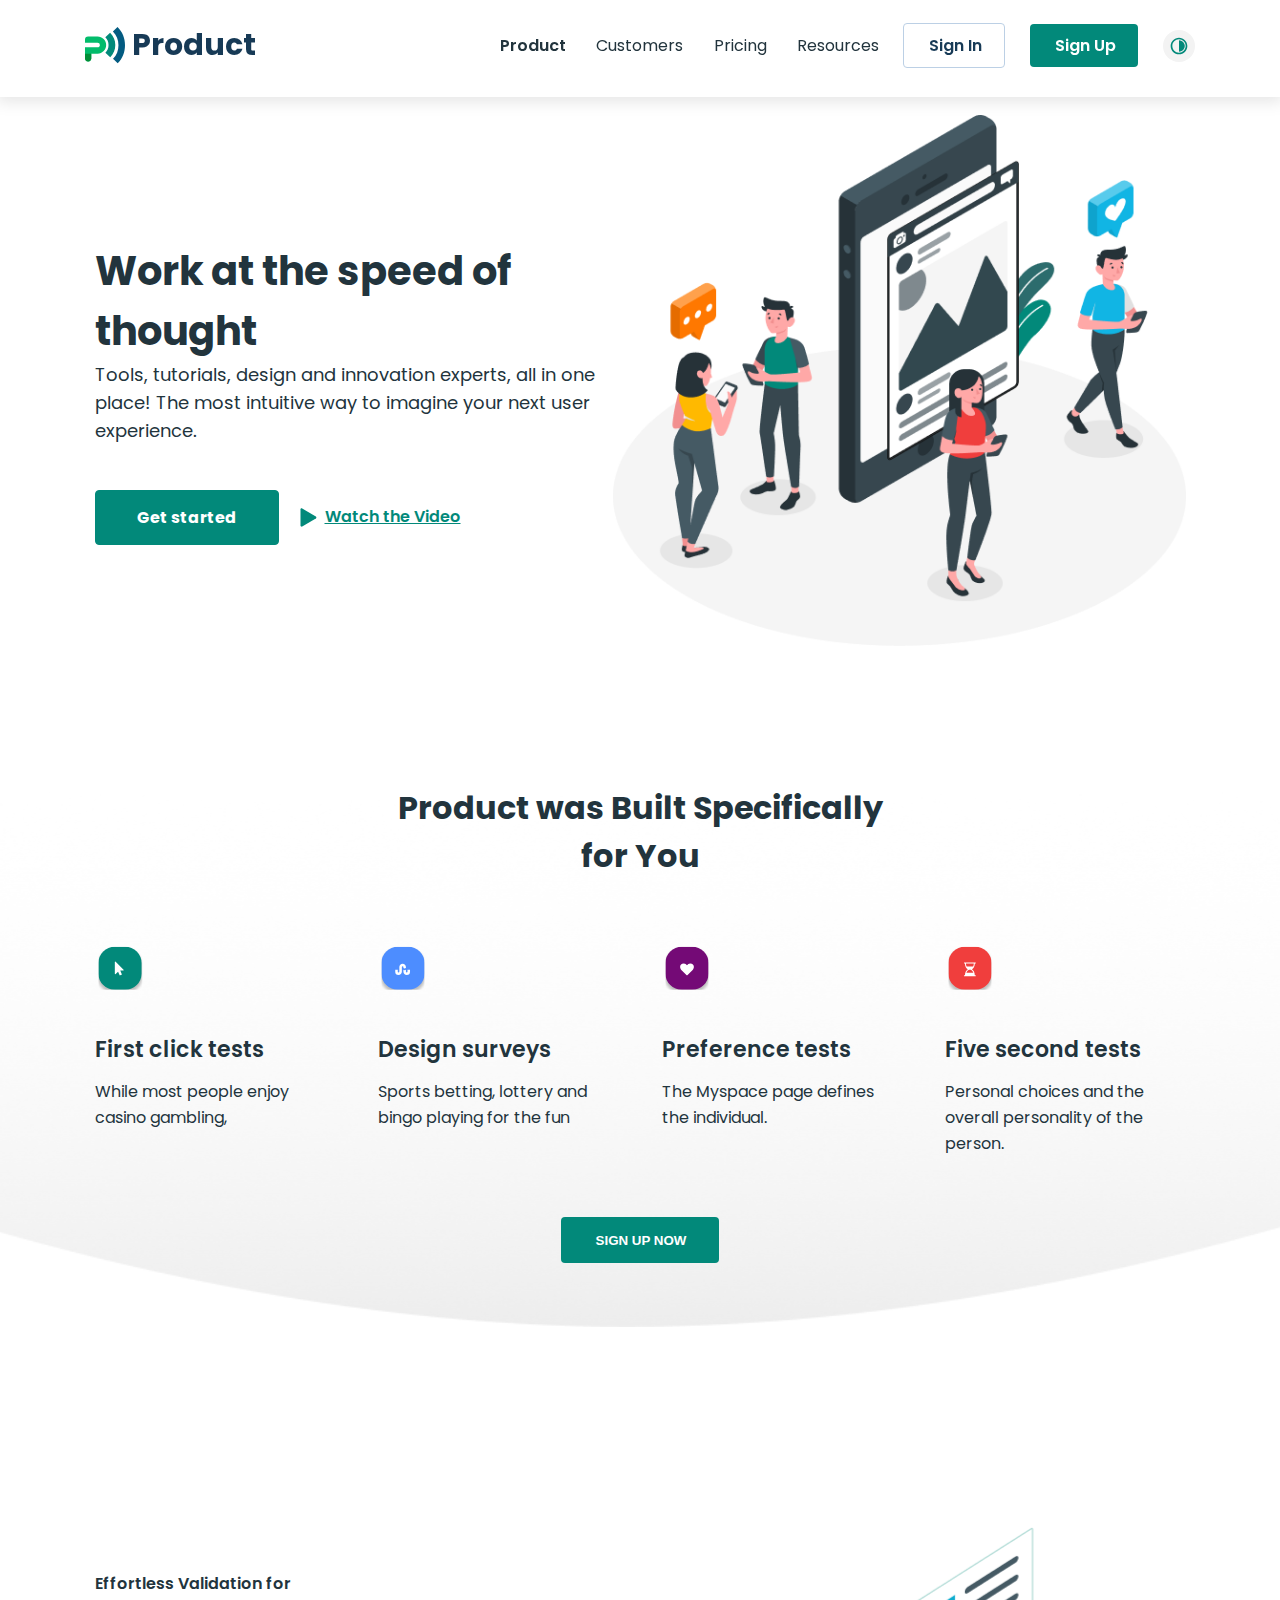
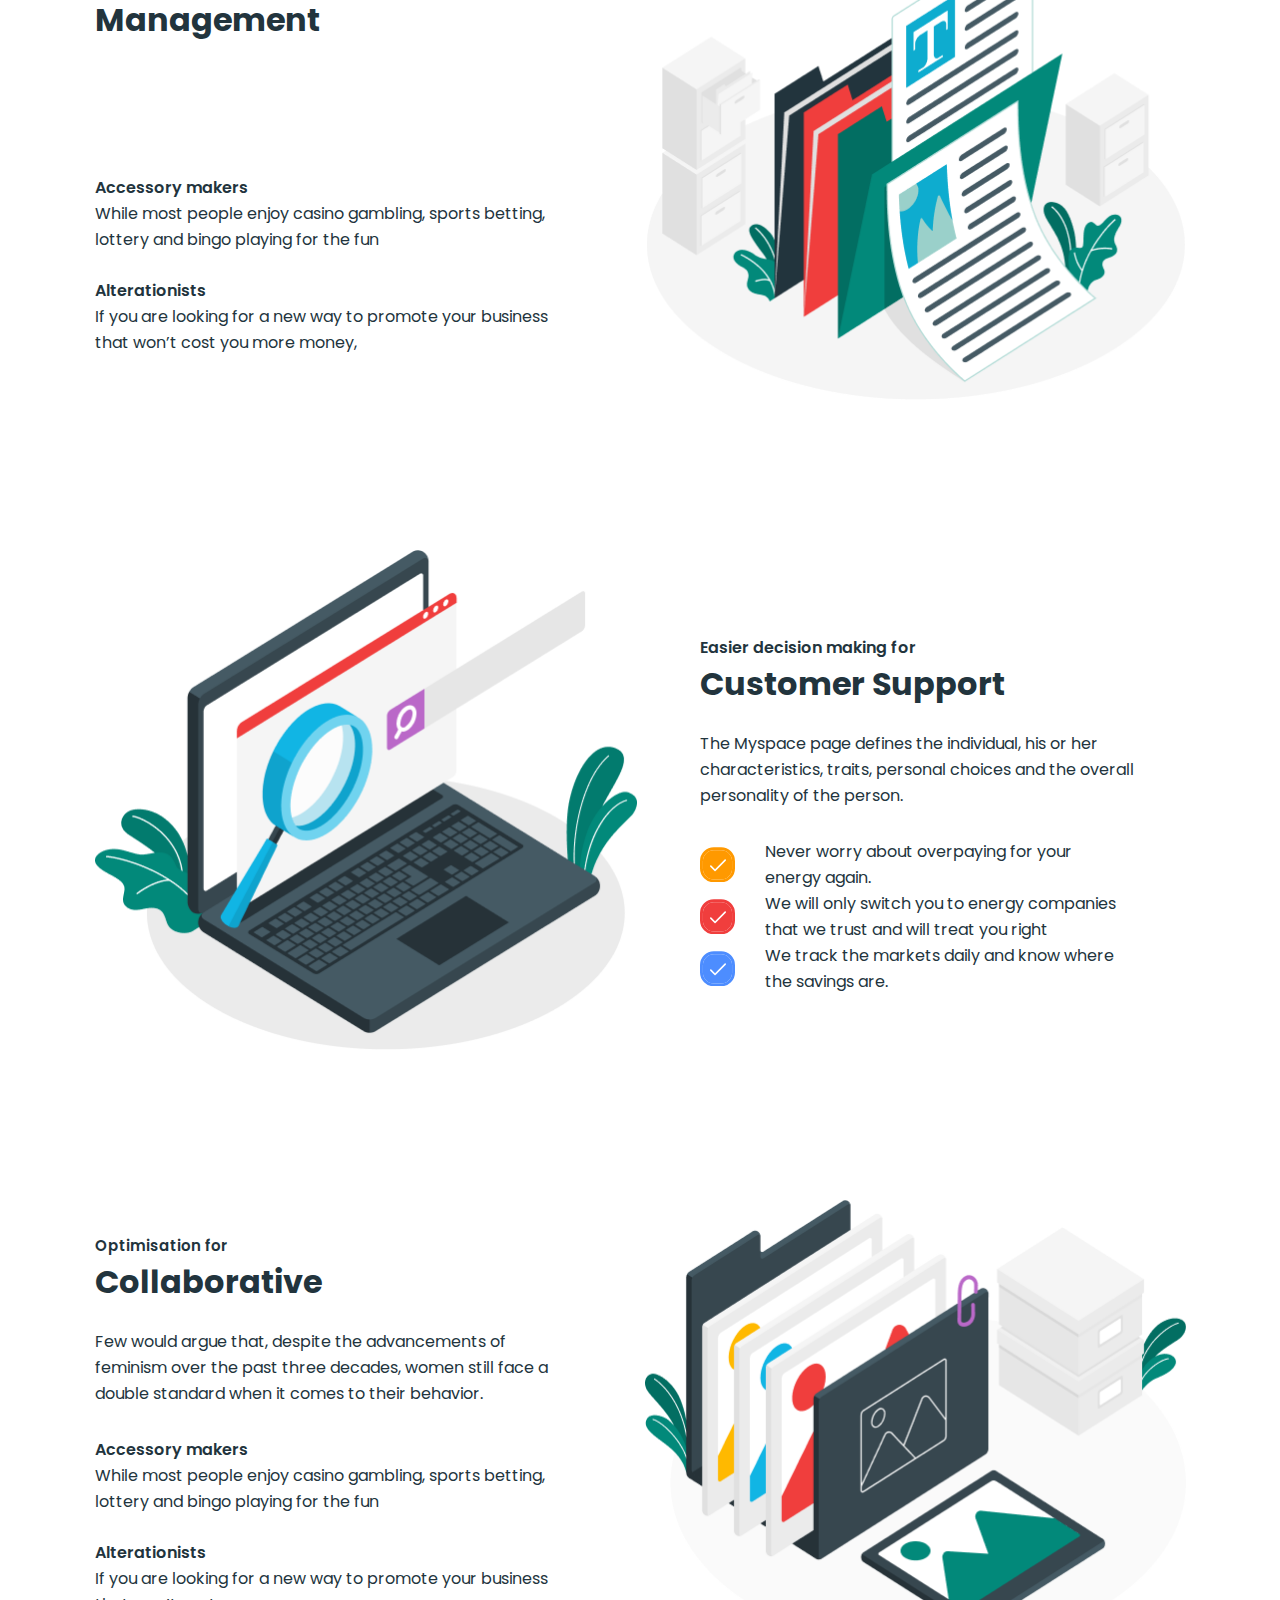
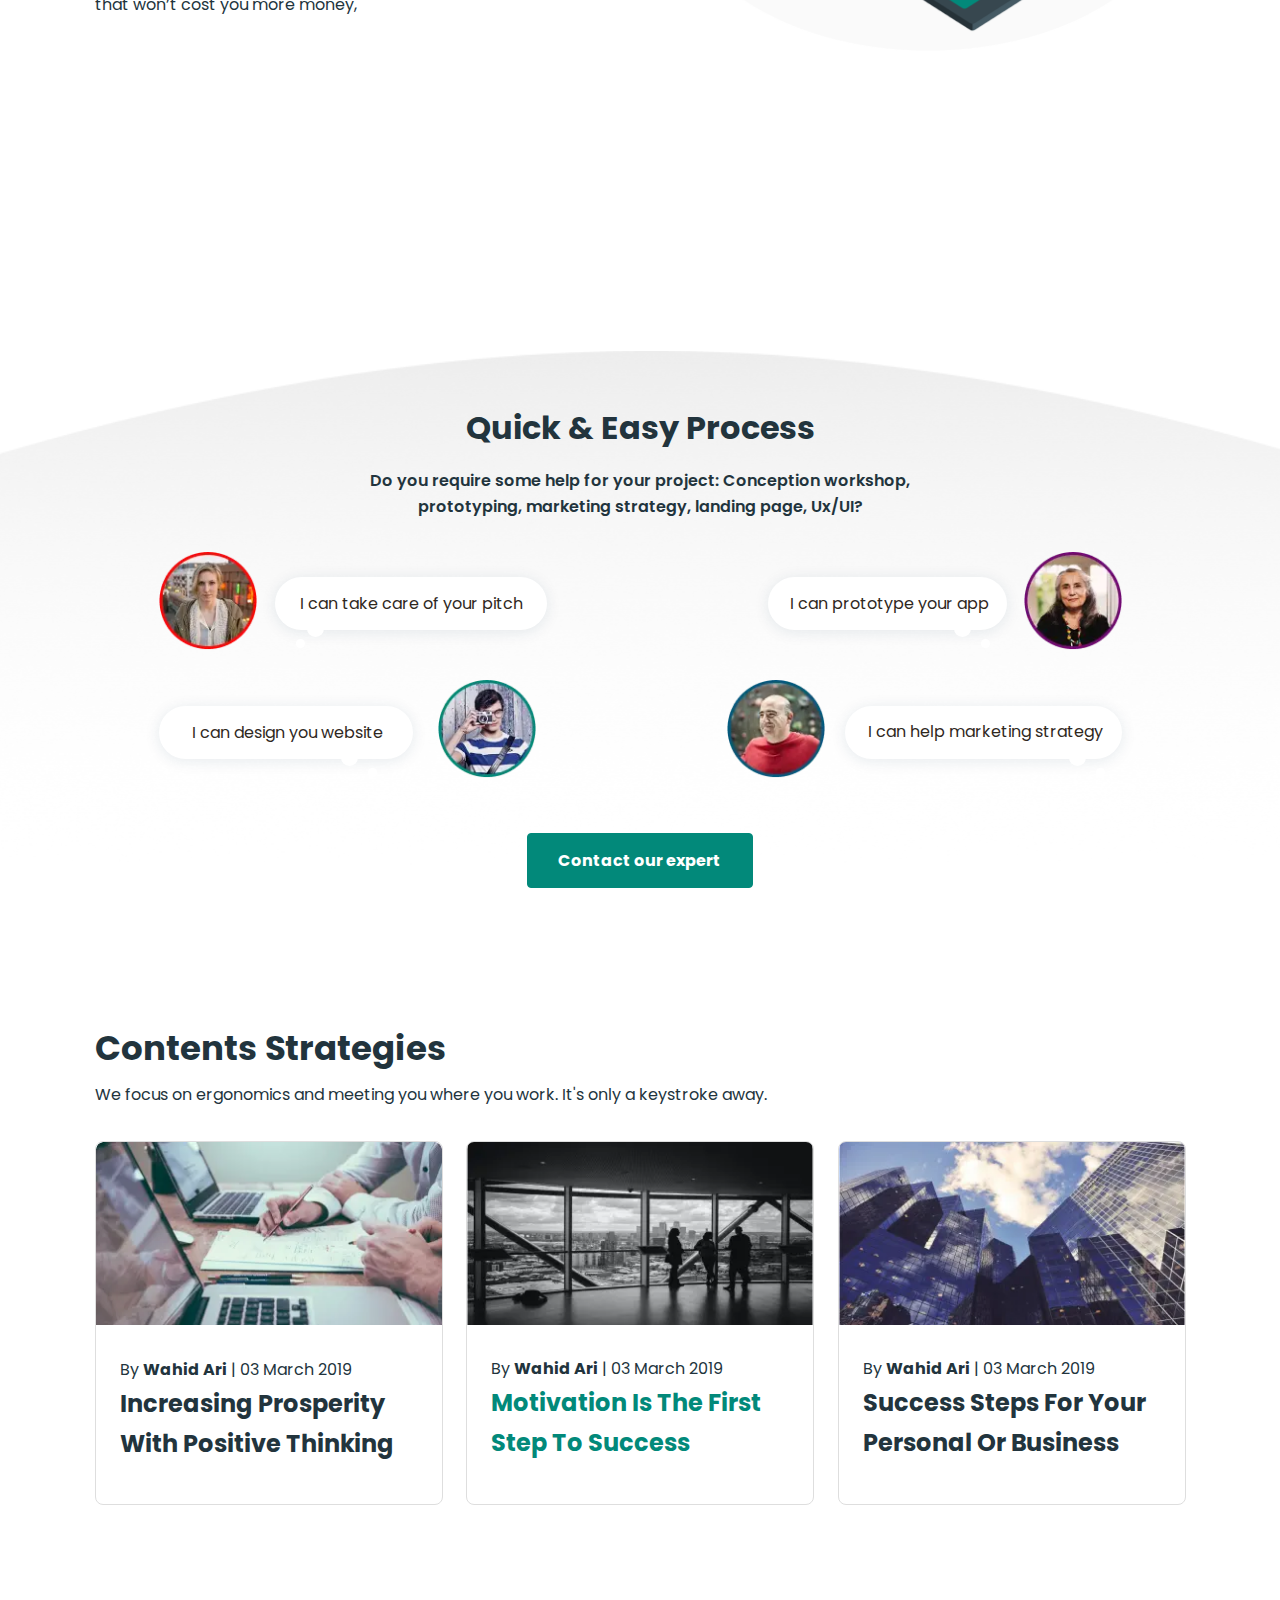
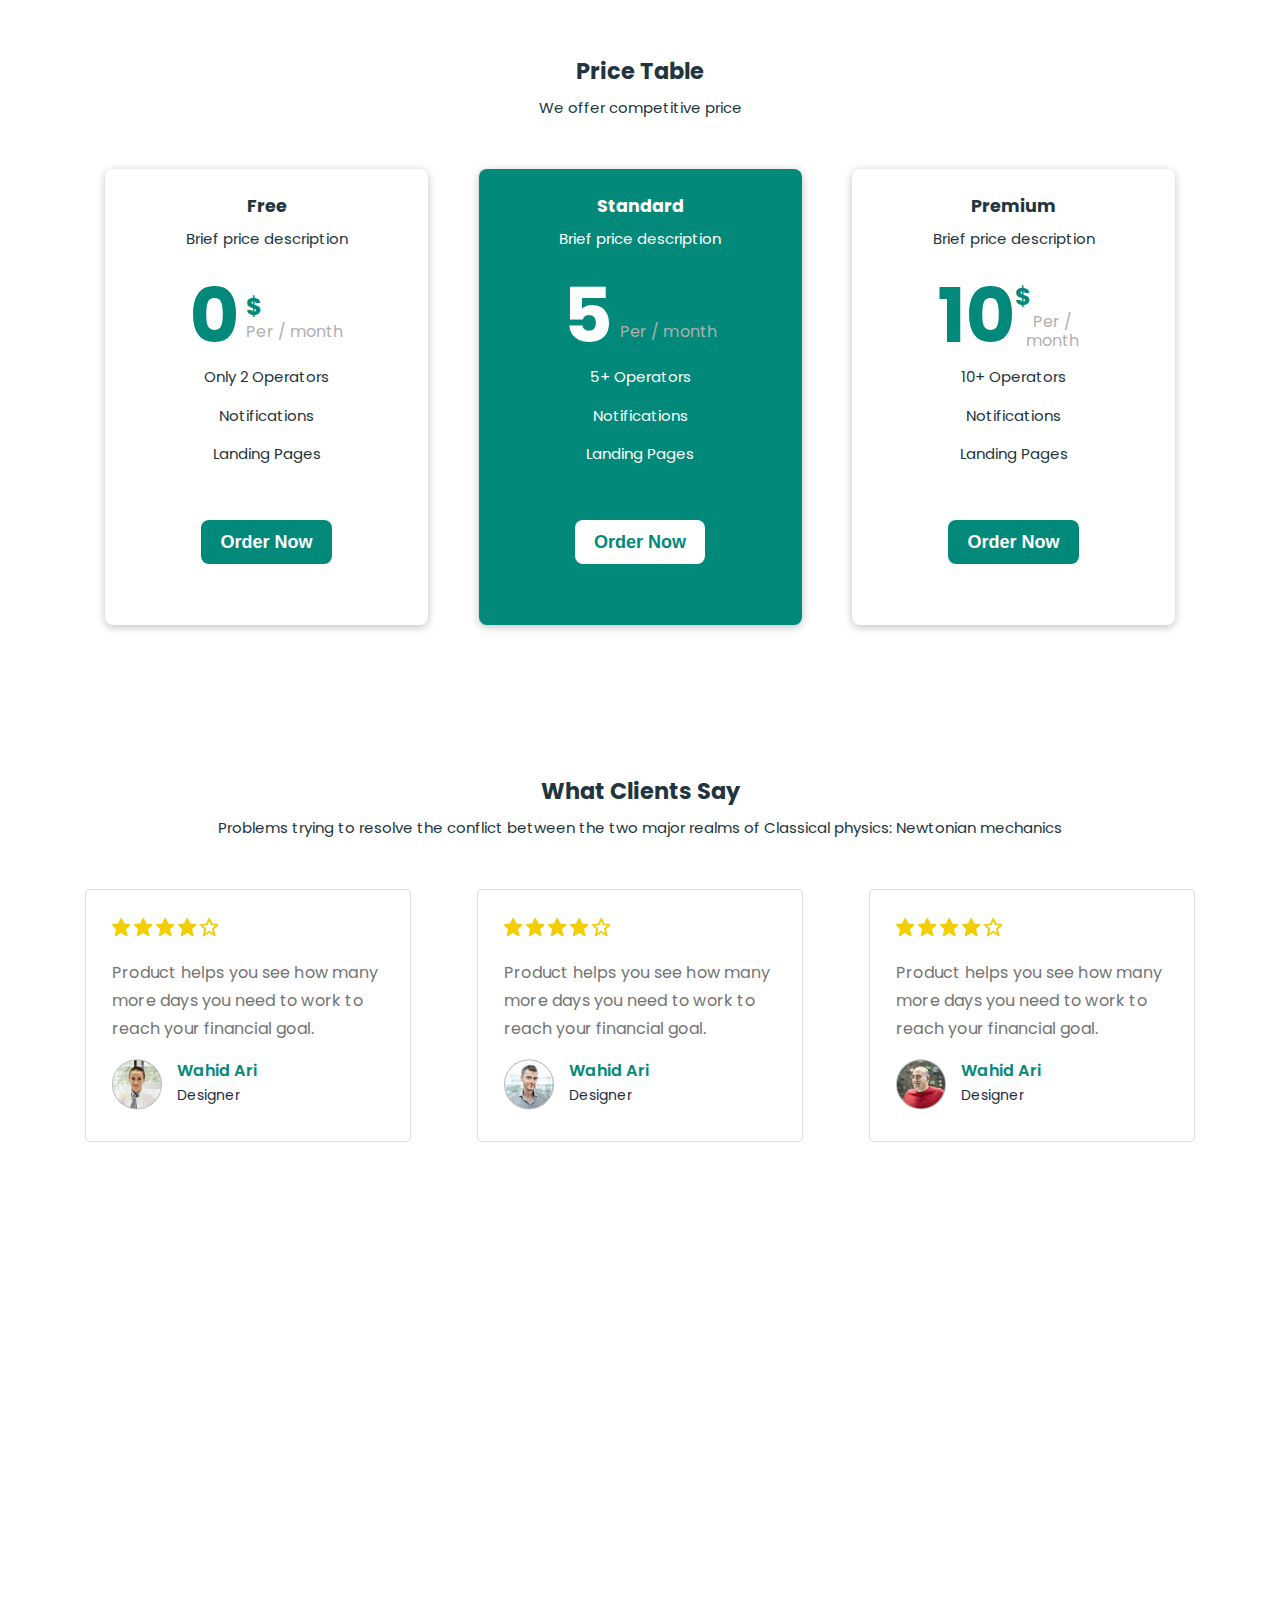
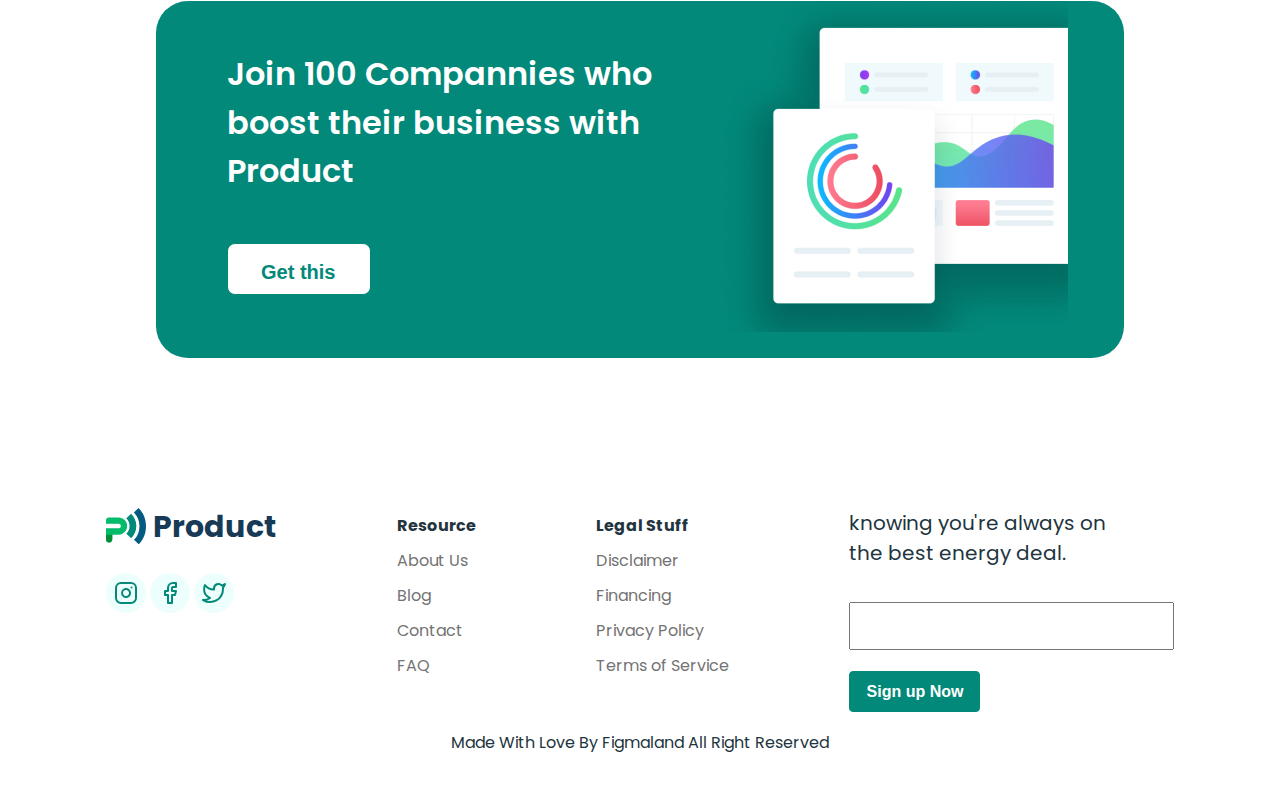
==== index.html @ 035620d5 "footer merge to main" ====
<!DOCTYPE html>
<html lang="en">

<head>
    <meta charset="UTF-8">
    <meta http-equiv="X-UA-Compatible" content="IE=edge">
    <meta name="viewport" content="width=device-width, initial-scale=1.0">
    <title>MyProduct</title>
    <link rel="stylesheet" href="css/main.css">
</head>

<body class="night-theme" id="night">


    <header class="header">
        <span class="header__shadow"></span>

        <div class="header__container container">

            <a href="/" class="header__logo logo white-color"><img src="img/logo.svg" alt="header logo"
                    class="header__logo-img logo__img"> <strong class="logo__text">Product</strong></a>

            <div class="header__box">
                <nav class="header__nav">
                    <ul class="header__list">
                        <li class="header__item"><a href="#"
                                class="header__item-link header__item-link--active white-color">Product</a></li>
                        <li class="header__item"><a href="#" class="header__item-link white-color">Customers</a></li>
                        <li class="header__item"><a href="pricing.html"
                                class="header__item-link white-color">Pricing</a></li>
                        <li class="header__item"><a href="#" class="header__item-link white-color">Resources</a></li>
                    </ul>
                </nav>
                <div class="header__buttons">
                    <button class="header__button header__button--sign white-color">Sign In</button>
                    <button class="header__button header__button--register">Sign Up</button>
                    <button class="header__button-daynight">
                        <img src="img/daynight.svg" alt="Day and night switcher button">
                    </button>
                </div>
            </div>

            <button class="header__burger">
                <span class="header__burger-inner"></span>
            </button>

            <span class="header__shadow"></span>

        </div>

    </header>

    <main>

        <h1 class="visually-hidden">MyProduct site</h1>

        <div class="intro">
            <div class="intro__container container">

                <div class="intro__content">
                    <h2 class="intro__title">Work at the speed
                        of thought</h2>
                    <p class="intro__description">Tools, tutorials, design and innovation experts, all in one place! The
                        most intuitive way to imagine your next user
                        experience.</p>

                    <div class="intro__buttons">
                        <button class="intro__button">Get started</button>
                        <a href="#" class="intro__link">
                            <img src="img/play.svg" alt="intro link" class="intro__link-img">
                            <p class="intro__link-text">Watch the Video</p>
                        </a>
                    </div>

                </div>


            </div>
        </div>

        <section class="built">

            <div class="built__container container">

                <h2 class="built__title">Product was Built Specifically
                    for You</h2>

                <ol class="built__list">

                    <li class="built__item built__item--first">
                        <h3 class="built__item-title">First click tests</h3>
                        <p class="built__item-description">While most people enjoy casino gambling,</p>
                    </li>

                    <li class="built__item built__item--design">
                        <h3 class="built__item-title">Design surveys</h3>
                        <p class="built__item-description">Sports betting, lottery and bingo playing for the fun</p>
                    </li>

                    <li class="built__item built__item--preference">
                        <h3 class="built__item-title">Preference tests</h3>
                        <p class="built__item-description">The Myspace page defines the individual.</p>
                    </li>

                    <li class="built__item built__item--five">
                        <h3 class="built__item-title">Five second tests</h3>
                        <p class="built__item-description">Personal choices and the overall personality of the person.
                        </p>
                    </li>

                </ol>

                <button class="button built__button">Sign up now</button>

            </div>

        </section>

        <section class="benefits">
            <div class="benefits__container container">

                <h2 class="visually-hidden">Our benefits</h2>

                <ul class="benefits__list">

                    <li class="benefits__item benefits__item-management">

                        <div class="benefits__item-content">
                            <small class="benefits__item-validation">Effortless Validation for</small>
                            <h3 class="benefits__item-managment-title">Management</h3>

                            <p class="benefits__item-managment-description">The Myspace page defines the individual,
                                his
                                or her characteristics, traits, personal choices and the overall
                                personality of the person.</p>

                            <strong class="benefits__item-marker">Accessory makers</strong>
                            <p class="benefits__item-marker-desc">While most people enjoy casino gambling, sports
                                betting,
                                lottery and bingo playing for the fun</p>
                            <strong class="benefits__item-altereonist">
                                Alterationists</strong>
                            <p class="benefits__item-altereonist-desc">If you are looking for a new way to promote
                                your
                                business that won’t cost you more money,</p>
                        </div>

                    </li>
                    <li class="benefits__item benefits__item-support">

                        <div class="benefits__item-content">
                            <small class="benefits__item-easier">Easier decision making for</small>
                            <h3 class="benefits__item-support-title">Customer Support</h3>
                            <p class="benefits__item-support-desc">The Myspace page defines the individual, his or
                                her
                                characteristics, traits, personal choices and the overall
                                personality of the person.</p>
                            <ul class="benefits__support-list">
                                <li class="benefits__support-item benefits__support-item--orange">
                                    <p class="benefits__support-desc">Never worry about overpaying for your energy
                                        again.</p>
                                </li>
                                <li class="benefits__support-item benefits__support-item--red">
                                    <p class="benefits__support-desc">We will only switch you to energy companies
                                        that
                                        we trust and will treat you right</p>
                                </li>
                                <li class="benefits__support-item benefits__support-item--blue">
                                    <p class="benefits__support-desc">We track the markets daily and know where the
                                        savings are.</p>
                                </li>
                            </ul>
                        </div>

                    </li>

                    <li class="benefits__item benefits__item-collaborative">

                        <div class="benefits__item-content">
                            <small class="benefits__item-optimisation"> Optimisation for </small>
                            <h3 class="benefits__item-collaborative-title">Collaborative</h3>
                            <p class="benefits__item-collaborative-desc"> Few would argue that, despite the
                                advancements
                                of feminism over the past three decades, women still face a double
                                standard when it comes to their behavior.</p>
                            <strong class="benefits__item-marker">Accessory makers</strong>

                            <p class="benefits__item-marker-desc">While most people enjoy casino gambling, sports
                                betting,
                                lottery and bingo playing for the fun</p>

                            <strong class="benefits__item-altereonist">
                                Alterationists</strong>
                            <p class="benefits__item-altereonist-desc">If you are looking for a new way to promote
                                your
                                business that won’t cost you more money,</p>
                        </div>

                    </li>

                </ul>

            </div>
        </section>

        <section class="process">
            <div class="process__container container">
                <h2 class="process__title">Quick & Easy Process</h2>
                <p class="process__description">Do you require some help for your project: Conception
                    workshop,
                    prototyping, marketing strategy, landing page, Ux/UI?</p>

                <ul class="process__list">
                    <li class="process__item process__item--woman">

                        <picture class="process__img">
                            <source media="(max-width: 768px)" type="image/webp"
                                srcset="img/process-woman-mobile.webp 1x, img/process-woman-mobile@2x.webp 2x">

                            <source type="image/webp" srcset="img/process-woman.webp 1x, img/process-woman@2x.webp 2x">

                            <source type="image/img" media="(max-width: 768px)"
                                srcset="img/process-woman-mobile@2x.png 2x, img/process-woman-mobile.png 1x">

                            <img class="benefits__img" src="img/process-woman.png" alt="process image"
                                srcset="img/process-woman@2x.png 2x, img/process-woman.png" width="98" height="98">
                        </picture>

                        <blockquote class="process__quote">I can take care of your pitch</blockquote>

                    </li>
                    <li class="process__item process__item--old-woman">

                        <picture class="process__img">
                            <source media="(max-width: 768px)" type="image/webp"
                                srcset="img/process-old-woman-mobile.webp 1x, img/process-old-woman-mobile@2x.webp 2x">

                            <source type="image/webp"
                                srcset="img/process-old-woman.webp 1x, img/process-old-woman@2x.webp 2x">

                            <source type="image/img" media="(max-width: 768px)"
                                srcset="img/process-old-woman-mobile@2x.png 2x, img/process-old-woman-mobile.png 1x">

                            <img class="process__img" src="img/process-old-woman.png" alt="process image"
                                srcset="img/process-old-woman@2x.png 2x, img/process-old-woman.png" width="98"
                                height="98">
                        </picture>

                        <blockquote class="process__quote">I can prototype your app</blockquote>

                    </li>
                    <li class="process__item process__item--guy">

                        <picture class="process__img">
                            <source media="(max-width: 768px)" type="image/webp"
                                srcset="img/process-guy-mobile.webp 1x, img/process-guy-mobile@2x.webp 2x">

                            <source type="image/webp" srcset="img/process-guy.webp 1x, img/process-guy@2x.webp 2x">

                            <source type="image/img" media="(max-width: 768px)"
                                srcset="img/process-guy-mobile@2x.png 2x, img/process-guy-mobile.png 1x">

                            <img class="process__img" src="img/process-guy.png" alt="process image"
                                srcset="img/process-guy@2x.png 2x, img/process-guy.png" width="98" height="98">
                        </picture>

                        <blockquote class="process__quote">I can design you website</blockquote>

                    </li>
                    <li class="process__item process__item--old-man">

                        <picture class="process__img">
                            <source media="(max-width: 768px)" type="image/webp"
                                srcset="img/process-old-man-mobile.webp 1x, img/process-old-man-mobile@2x.webp 2x">

                            <source type="image/webp"
                                srcset="img/process-old-man.webp 1x, img/process-old-man@2x.webp 2x">

                            <source type="image/img" media="(max-width: 768px)"
                                srcset="img/process-old-man-mobile@2x.png 2x, img/process-old-man-mobile.png 1x">

                            <img class="process__img" src="img/process-old-man.png" alt="process image"
                                srcset="img/process-old-man@2x.png 2x, img/process-old-man.png" width="98" height="98">
                        </picture>

                        <blockquote class="process__quote">I can help marketing strategy</blockquote>

                    </li>
                </ul>

                <button class="button process__button">Contact our expert</button>
            </div>
        </section>
        <section class="strategy">
            <div class="strategy__conainer container">
                <h2 class="strategy__title">Contents Strategies</h2>
                <p class="strategy__description">We focus on ergonomics and meeting you where you work. It's
                    only a keystroke away.</p>
                <ol class="strategy__list">
                    <li class="strategy__item">

                        <picture class="strategy__img">

                            <source type="image/webp"
                                srcset="img/strategy-increasing.webp 1x, img/strategy-increasing@2x.webp 2x">

                            <img class="strategy__img" src="img/strategy-increasing.jpg" alt="strategy image"
                                srcset="img/strategy-increasing@2x.jpg 2x, img/strategy-increasing.jpg" width="445"
                                height="445">
                        </picture>

                        <div class="strategy__content">
                            <h3 class="strategy__item-title">By <span>Wahid Ari</span> | 03 March 2019</h3>

                            <p class="strategy__item-description">Increasing Prosperity With Positive Thinking
                            </p>
                        </div>

                    </li>
                    <li class="strategy__item strategy__item--active">

                        <picture class="strategy__img">

                            <source type="image/webp"
                                srcset="img/strategy-motivation.webp 1x, img/strategy-motivation@2x.webp 2x">

                            <img class="strategy__img" src="img/strategy-motivation.jpg" alt="strategy image"
                                srcset="img/strategy-motivation@2x.jpg 2x, img/strategy-motivation.jpg" width="445"
                                height="445">
                        </picture>

                        <div class="strategy__content">
                            <h3 class="strategy__item-title">By <span>Wahid Ari</span> | 03 March 2019</h3>

                            <p class="strategy__item-description">Motivation Is The First Step To Success</p>
                        </div>

                    </li>
                    <li class="strategy__item">

                        <picture class="strategy__img">

                            <source type="image/webp"
                                srcset="img/strategy-success.webp 1x, img/strategy-success@2x.webp 2x">

                            <img class="strategy__img" src="img/strategy-success.jpg" alt="strategy image"
                                srcset="img/strategy-success@2x.jpg 2x, img/strategy-success.jpg" width="445"
                                height="445">
                        </picture>

                        <div class="strategy__content">
                            <h3 class="strategy__item-title">By <span>Wahid Ari</span> | 03 March 2019</h3>

                            <p class="strategy__item-description">Success Steps For Your Personal Or Business
                            </p>
                        </div>

                    </li>
                </ol>

                <div class="strategy__carousel">
                    <span class="strategy__switcher"></span>
                    <span class="strategy__switcher stragety__switcher--active"></span>
                    <span class="strategy__switcher"></span>
                </div>
            </div>
        </section>

        <!-- Dilmurod's sections start -->

        <!-- pricing section -->
        <section class="pricing">
            <div class="pricing__container container">
                <h2 class="pricing__title">Price Table</h2>
                <p class="pricing__subtitle">We offer competitive price</p>

                <ul class="pricing__list">
                    <li class="pricing__item">
                        <h3 class="pricing__free-title">Free</h3>
                        <p class="pricing__free-description">Brief price description</p>
                        <div class="pricing__table">
                            <strong class="pricing__cost">0</strong>
                            <span class="pricing__month">
                                <strong>$</strong>
                                <small>Per / month</small>
                            </span>
                        </div>
                        <p class="pricing__free-descriptions">Only 2 Operators</p>
                        <p class="pricing__free-descriptions">Notifications</p>
                        <p class="pricing__free-descriptions">Landing Pages</p>
                        <button class="pricing__button">Order Now</button>
                    </li>

                    <li class="pricing__item--active">
                        <h3 class="pricing__free-title">Standard</h3>
                        <p class="pricing__free-description">Brief price description</p>
                        <div class="pricing__table">
                            <strong class="pricing__cost--active">5</strong>
                            <span class="pricing__month">
                                <strong>$</strong>
                                <small>Per / month</small>
                            </span>
                        </div>
                        <p class="pricing__free-descriptions">5+ Operators</p>
                        <p class="pricing__free-descriptions">Notifications</p>
                        <p class="pricing__free-descriptions">Landing Pages</p>
                        <button class="pricing__button--active">Order Now</button>
                    </li>

                    <li class="pricing__item">
                        <h3 class="pricing__free-title">Premium</h3>
                        <p class="pricing__free-description">Brief price description</p>
                        <div class="pricing__table">
                            <strong class="pricing__cost">10</strong>
                            <span class="pricing__month">
                                <strong>$</strong>
                                <small>Per / month</small>
                            </span>
                        </div>
                        <p class="pricing__free-descriptions">10+ Operators</p>
                        <p class="pricing__free-descriptions">Notifications</p>
                        <p class="pricing__free-descriptions">Landing Pages</p>
                        <button class="pricing__button">Order Now</button>
                    </li>

                </ul>
            </div>
        </section>
        <!-- testimonials section -->

        <section class="testimonials">
            <div class="testimonials__container container">
                <h2 class="testimonials__title">What Clients Say</h2>
                <p class="testimonials__subtitle">Problems trying to resolve the conflict between
                    the two major realms of Classical physics: Newtonian mechanics </p>
                <ul class="testimonials__list">
                    <li class="testimonials__item">
                        <p class="testimonials__description">Product helps you see how many
                            more days you need to work to
                            reach your financial goal.</p>
                        <div class="testimonials__human">
                            <picture class="testimonials__person">
                                <source type="image/girl.webp" srcset="img/girl.webp 1x, img/girl.@2x.webp 2x">
                                <img class="testimonials__person" src="img/girl.png" alt="benefits use"
                                    srcset="img/girl.@2x.png 2x, img/girl.png" width="50" height="50">
                            </picture>

                            <div class="testimonials__human-info">
                                <h4 class="person-name">Wahid Ari</h4>
                                <h5 class="person-job">Designer</h5>
                            </div>
                        </div>
                    </li>
                    <li class="testimonials__item">
                        <p class="testimonials__description">Product helps you see how many
                            more days you need to work to
                            reach your financial goal.</p>
                        <div class="testimonials__human">
                            <picture class="testimonials__person">
                                <source type="image/boy.webp" srcset="img/boy.webp 1x, img/boy.@2x.webp 2x">
                                <img class="testimonials__person" src="img/boy.png" alt="benefits use"
                                    srcset="img/boy.@2x.png 2x, img/boy.png" width="50" height="50">
                            </picture>
                            <div class="testimonials__human-info">
                                <h4 class="person-name">Wahid Ari</h4>
                                <h5 class="person-job">Designer</h5>
                            </div>
                        </div>

                    </li>
                    <li class="testimonials__item">
                        <p class="testimonials__description">Product helps you see how many
                            more days you need to work to
                            reach your financial goal.</p>

                        <div class="testimonials__human">
                            <picture class="testimonials__person">
                                <source type="image/men.webp" srcset="img/men.webp 1x, img/men.@2x.webp 2x">
                                <img class="testimonials__person" src="img/men.png" alt="benefits use"
                                    srcset="img/men.@2x.png 2x, img/men.png" width="50" height="50">
                            </picture>
                            <div class="testimonials__human-info">
                                <h4 class="person-name">Wahid Ari</h4>
                                <h5 class="person-job">Designer</h5>
                            </div>
                        </div>

                    </li>
                </ul>
            </div>
        </section>
                <section class="cta">
                    <div class="cta__container container">
                        <h2 class="visually-hidden">My product cta</h2>
                        <div class="cta__content">
                            <p class="cta__desc">Join 100 Compannies who boost their business with Product</p>
                            <button class="cta__button button">Get this</button>

                        </div>

                    </div>
                </section>

    </main>

    <footer class="footer">
        <div class="footer__container container">
            <ul class="footer__list">
                <li class="footer__item">
                    <a class="logo footer__logo" href="/"><img class="logo__img"  src="img/logo.svg" alt="logo"><strong class="logo__text">Product</strong></a>
        <div class="footer__socials">
            <a href="#" class="footer__social">
                <svg class="footer__social-img" width="40" height="41" fill="none" xmlns="http://www.w3.org/2000/svg"><circle cx="20" cy="20.016" r="20" fill="#EDFFFC"/><path d="M25 10.016H15a5 5 0 0 0-5 5v10a5 5 0 0 0 5 5h10a5 5 0 0 0 5-5v-10a5 5 0 0 0-5-5Z" stroke="#02897A" stroke-width="2" stroke-linecap="round" stroke-linejoin="round"/><path d="M24 19.386a4 4 0 1 1-7.913 1.173A4 4 0 0 1 24 19.386ZM25.5 14.516h.01" stroke="#02897A" stroke-width="2" stroke-linecap="round" stroke-linejoin="round"/></svg>
            </a>
            <a href="#" class="footer__social">
                <svg class="footer__social-img" width="40" height="40" fill="none" xmlns="http://www.w3.org/2000/svg"><circle cx="20" cy="20" r="20" fill="#EDFFFC"/><path d="M26 10h-3a5 5 0 0 0-5 5v3h-3v4h3v8h4v-8h3l1-4h-4v-3a1 1 0 0 1 1-1h3v-4Z" stroke="#02897A" stroke-width="2" stroke-linecap="round" stroke-linejoin="round"/></svg>
            </a>
            <a href="#" class="footer__social">
                <svg class="footer__social-img" width="40" height="40" fill="none" xmlns="http://www.w3.org/2000/svg"><circle cx="20" cy="20" r="20" fill="#EDFFFC"/><path d="M31 11.01a10.902 10.902 0 0 1-3.14 1.53 4.48 4.48 0 0 0-7.86 3v1a10.66 10.66 0 0 1-9-4.53s-4 9 5 13a11.64 11.64 0 0 1-7 2c9 5 20 0 20-11.5 0-.278-.028-.556-.08-.83A7.72 7.72 0 0 0 31 11.01v0Z" stroke="#02897A" stroke-width="2" stroke-linecap="round" stroke-linejoin="round"/></svg>
            </a>
        </div>
                </li>
                <li class="footer__item footer__item-resource">
                    <a href="" class="footer__link"><strong class="footer__head">Resource</strong></a>
                    <a href="" class="footer__link">About Us</a>
                    <a href="" class="footer__link">Blog</a>
                    <a href="" class="footer__link">Contact</a>
                    <a href="" class="footer__link">FAQ</a>
                </li>
                <li class="footer__item footer__item-legal">
                    <a href="" class="footer__link"><strong class="footer__head">Legal Stuff</strong></a>
                    <a href="" class="footer__link">Disclaimer</a>
                    <a href="" class="footer__link">Financing</a>
                    <a href="" class="footer__link">Privacy Policy</a>
                    <a href="" class="footer__link">Terms of Service</a>
                </li>
                <li class="footer__item">
                    <p class="footer__description">knowing you're always on the best energy deal.</p>
                    <input class="footer__input" type="text">
                    <button class="footer__btn">Sign up Now</button>
                </li>
            </ul>
            <p class="footer__end">Made With Love By Figmaland All Right Reserved</p>
        </div>
    </footer>
    
    <script src="js/main.js"></script>

</body>

</html>
---- css/main.css ----
/* poppins-regular - latin */
@font-face {
  font-family: 'Poppins';
  font-style: normal;
  font-weight: 400;
  font-display: swap;
  src: local(""), url("../fonts/poppins-v19-latin-regular.woff2") format("woff2"), url("../fonts/poppins-v19-latin-regular.woff") format("woff");
  /* Chrome 6+, Firefox 3.6+, IE 9+, Safari 5.1+ */
}

/* poppins-600 - latin */
@font-face {
  font-family: 'Poppins';
  font-style: normal;
  font-weight: 600;
  font-display: swap;
  src: local(""), url("../fonts/poppins-v19-latin-600.woff2") format("woff2"), url("../fonts/poppins-v19-latin-600.woff") format("woff");
  /* Chrome 6+, Firefox 3.6+, IE 9+, Safari 5.1+ */
}

/* poppins-700 - latin */
@font-face {
  font-family: 'Poppins';
  font-style: normal;
  font-weight: 700;
  font-display: swap;
  src: local(""), url("../fonts/poppins-v19-latin-700.woff2") format("woff2"), url("../fonts/poppins-v19-latin-700.woff") format("woff");
  /* Chrome 6+, Firefox 3.6+, IE 9+, Safari 5.1+ */
}

*,
*::before,
*::after {
  -webkit-box-sizing: border-box;
          box-sizing: border-box;
  margin: 0;
  padding: 0;
}

body {
  margin-top: 90px;
  font-family: "poppins", sans-serif;
  font-size: 15px;
  line-height: 1.5;
  color: #22343D;
  height: 100vh;
  -webkit-transition: background-color 0.4s;
  transition: background-color 0.4s;
  display: -webkit-box;
  display: -ms-flexbox;
  display: flex;
  -webkit-box-orient: vertical;
  -webkit-box-direction: normal;
      -ms-flex-direction: column;
          flex-direction: column;
}

header {
  position: fixed;
  z-index: 5;
  width: 100%;
  top: 0;
  left: 0;
  top: 0;
  left: 0;
  width: 100%;
  background-color: #fff;
  -webkit-transition: background-color 0.4s;
  transition: background-color 0.4s;
  z-index: 5;
  -webkit-box-shadow: 0px 2px 15px 3px rgba(0, 0, 0, 0.1);
          box-shadow: 0px 2px 15px 3px rgba(0, 0, 0, 0.1);
}

main {
  -webkit-box-flex: 1;
      -ms-flex-positive: 1;
          flex-grow: 1;
}

img {
  max-width: 100%;
  height: auto;
}

a {
  text-decoration: none;
}

.visually-hidden {
  clip: rect(0 0 0 0);
  -webkit-clip-path: inset(50%);
          clip-path: inset(50%);
  height: 1px;
  overflow: hidden;
  position: absolute;
  white-space: nowrap;
  width: 1px;
}

.container {
  max-width: 1131px;
  margin: 0 auto;
  padding: 0 20px;
}

.button {
  color: #fff;
  background-color: #02897A;
  border: 1px solid transparent;
  border-radius: 4px;
  padding: 10px 22px 9px 25px;
}

.button:hover {
  cursor: pointer;
  color: #02897A;
  background-color: transparent;
  border: 1px solid #02897A;
}

.logo {
  width: 171px;
  display: -webkit-box;
  display: -ms-flexbox;
  display: flex;
  -webkit-box-align: center;
      -ms-flex-align: center;
          align-items: center;
  -webkit-box-pack: justify;
      -ms-flex-pack: justify;
          justify-content: space-between;
}

.logo__img {
  width: 40px;
  height: 36.36px;
}

.logo__text {
  font-family: 'poppins', sans-serif;
  font-weight: 700;
  font-size: 30px;
  line-height: 28px;
  color: #173A56;
}

@media only screen and (max-width: 1131px) {
  .logo {
    width: 160px;
    -webkit-box-pack: unset;
        -ms-flex-pack: unset;
            justify-content: unset;
  }
  .logo__text {
    margin-left: 12px;
  }
}

.header__list {
  list-style: none;
  margin: 0;
  padding: 0;
  width: 379px;
  margin: 0;
  display: -webkit-box;
  display: -ms-flexbox;
  display: flex;
  -webkit-box-pack: justify;
      -ms-flex-pack: justify;
          justify-content: space-between;
}

.header__item-link {
  font-family: 'poppins', sans-serif;
  font-weight: 500;
  font-size: 16px;
  line-height: 28px;
  color: #22343D;
}

.header__item-link:hover {
  font-weight: 600;
}

.header__item-link--active {
  font-family: 'poppins', sans-serif;
  font-weight: 600;
  font-size: 16px;
  line-height: 28px;
}

@media only screen and (max-width: 1131px) {
  .header__list {
    width: 300px;
    margin-right: 0;
    padding: 0 7px;
  }
  .header__item-link {
    font-family: 'poppins', sans-serif;
    font-weight: 500;
    font-size: 13px;
    line-height: 22px;
  }
  .header__item-link--active {
    font-weight: 600;
  }
}

@media only screen and (max-width: 768px) {
  .header__list {
    -webkit-box-orient: vertical;
    -webkit-box-direction: normal;
        -ms-flex-direction: column;
            flex-direction: column;
    margin: 0;
    padding: 0;
  }
  .header__item-link {
    margin: 0;
    padding: 0;
    font-family: 'poppins', sans-serif;
    font-weight: 600;
    font-size: 27px;
    line-height: 54px;
    color: #fff;
    padding-bottom: 5px;
  }
  .header__item-link:hover {
    -webkit-transform: scale(1.2);
            transform: scale(1.2);
    -webkit-transition: -webkit-transform 0.4s;
    transition: -webkit-transform 0.4s;
    transition: transform 0.4s;
    transition: transform 0.4s, -webkit-transform 0.4s;
  }
  .header__item-link--active {
    font-weight: 700;
  }
}

@-webkit-keyframes to-left {
  0% {
    -webkit-transform: translateX(100%);
            transform: translateX(100%);
  }
  100% {
    -webkit-transform: translateX(0);
            transform: translateX(0);
  }
}

@keyframes to-left {
  0% {
    -webkit-transform: translateX(100%);
            transform: translateX(100%);
  }
  100% {
    -webkit-transform: translateX(0);
            transform: translateX(0);
  }
}

@-webkit-keyframes to-back {
  0% {
    -webkit-transform: translateX(0);
            transform: translateX(0);
  }
  100% {
    -webkit-transform: translateX(100%);
            transform: translateX(100%);
  }
}

@keyframes to-back {
  0% {
    -webkit-transform: translateX(0);
            transform: translateX(0);
  }
  100% {
    -webkit-transform: translateX(100%);
            transform: translateX(100%);
  }
}

.header__container {
  max-width: 1150px;
  padding-top: 23px;
  padding-bottom: 29px;
  display: -webkit-box;
  display: -ms-flexbox;
  display: flex;
  -webkit-box-align: center;
      -ms-flex-align: center;
          align-items: center;
}

.header__logo {
  margin-right: auto;
}

.header__box {
  width: 695px;
  display: -webkit-box;
  display: -ms-flexbox;
  display: flex;
  -webkit-box-align: center;
      -ms-flex-align: center;
          align-items: center;
}

.header__buttons {
  margin-left: auto;
  max-width: 292px;
  width: 100%;
  display: -webkit-box;
  display: -ms-flexbox;
  display: flex;
  -webkit-box-pack: justify;
      -ms-flex-pack: justify;
          justify-content: space-between;
  -webkit-box-align: center;
      -ms-flex-align: center;
          align-items: center;
}

.header__button {
  font-family: 'poppins', sans-serif;
  font-weight: 600;
  font-size: 16px;
  line-height: 24px;
  color: #173A56;
  padding: 10px 22px 9px 25px;
  background-color: transparent;
  border: 1px solid #BCD0E5;
  border-radius: 4px;
}

.header__button:hover {
  color: #fff;
  background-color: #02897A;
  cursor: pointer;
  border: 1px solid #02897A;
}

.header__button :focus {
  border: none;
}

.header__button--register {
  color: #fff;
  background-color: #02897A;
  border: #02897A;
}

.header__button--register:hover {
  color: #02897A;
  background-color: transparent;
  border: 1px solid #02897A;
}

.header__button-daynight {
  width: 32px;
  height: 32px;
  padding: 6px;
  background-color: #f3f3f3;
  border: none;
  border-radius: 50%;
}

.header__button-daynight:hover {
  cursor: pointer;
}

.header__button-daynight:focus {
  border: none;
}

.header__burger {
  display: none;
  width: 28px;
  height: 19px;
  border: none;
  background-color: transparent;
}

.header__burger::before, .header__burger::after, .header__burger-inner {
  width: 24px;
  height: 3px;
  background-color: #173A56;
  border-radius: 14px;
  -webkit-transition: 0.5s ease all;
  transition: 0.5s ease all;
  content: '';
}

@media only screen and (max-width: 1131px) {
  .header__container {
    max-width: 1131px;
    display: -webkit-box;
    display: -ms-flexbox;
    display: flex;
  }
  .header__logo {
    margin-right: 6%;
  }
  .header__box {
    max-width: 695px;
    margin-left: auto;
  }
  .header__buttons {
    margin-left: auto;
    max-width: 242px;
  }
  .header__button {
    font-family: 'poppins', sans-serif;
    font-weight: 600;
    font-size: 13px;
    line-height: 22px;
    padding: 7.5px 18px 6.5px 21px;
  }
}

@media only screen and (max-width: 768px) {
  .header__container {
    max-width: 380px;
    padding-left: 15px;
    padding-right: 15px;
    margin: 0 auto;
    -webkit-box-pack: justify;
        -ms-flex-pack: justify;
            justify-content: space-between;
  }
  .header__box {
    display: none;
    margin: 0;
    padding: 0;
    -webkit-animation: to-back 0.4s;
            animation: to-back 0.4s;
  }
  .header__logo {
    margin: 0;
    padding: 0;
    margin-right: auto;
  }
  .header__buttons {
    margin: 0;
    padding: 0;
  }
  .header__burger {
    display: -webkit-box;
    display: -ms-flexbox;
    display: flex;
    -webkit-box-orient: vertical;
    -webkit-box-direction: normal;
        -ms-flex-direction: column;
            flex-direction: column;
    -webkit-box-pack: justify;
        -ms-flex-pack: justify;
            justify-content: space-between;
  }
  .header__burger--opened {
    position: relative;
  }
  .header__burger--opened .header__burger-inner {
    display: none;
  }
  .header__burger--opened::before, .header__burger--opened::after {
    width: 21.69px;
    height: 3.69px;
    position: absolute;
    left: 50%;
    top: 50%;
  }
  .header__burger--opened::after {
    -webkit-transform: translate(-50%, -50%) rotate(45deg);
            transform: translate(-50%, -50%) rotate(45deg);
  }
  .header__burger--opened::before {
    margin-bottom: 0;
    -webkit-transform: translate(-50%, -50%) rotate(-45deg);
            transform: translate(-50%, -50%) rotate(-45deg);
  }
  .header__shadow--activated {
    width: 100%;
    height: calc(100vh - 88px);
    position: absolute;
    top: 100%;
    left: 0;
    right: 0;
    bottom: 0;
    background: #000000;
    mix-blend-mode: normal;
    opacity: 0.75;
    z-index: 2;
  }
  .header__box--opened {
    -webkit-animation: to-left 0.4s;
            animation: to-left 0.4s;
    width: 60%;
    height: calc(100vh - 88px);
    background-color: #000000;
    padding: 30px;
    display: -webkit-box;
    display: -ms-flexbox;
    display: flex;
    -webkit-box-orient: vertical;
    -webkit-box-direction: normal;
        -ms-flex-direction: column;
            flex-direction: column;
    -webkit-box-pack: unset;
        -ms-flex-pack: unset;
            justify-content: unset;
    -webkit-box-align: unset;
        -ms-flex-align: unset;
            align-items: unset;
    position: absolute;
    top: 100%;
    right: 0;
    z-index: 3;
  }
  .header__buttons {
    max-width: 180px;
    display: -webkit-box;
    display: -ms-flexbox;
    display: flex;
    margin: 0;
    padding: 0;
    position: absolute;
    top: 280px;
  }
  .header__button {
    font-family: 'poppins', sans-serif;
    font-weight: 600;
    font-size: 10px;
    line-height: 22px;
    padding: 5px 14px 5px 14px;
    color: white;
  }
}

.intro {
  margin-top: 25px;
}

.intro__container {
  display: -webkit-box;
  display: -ms-flexbox;
  display: flex;
  -webkit-box-align: center;
      -ms-flex-align: center;
          align-items: center;
  -webkit-box-pack: justify;
      -ms-flex-pack: justify;
          justify-content: space-between;
}

.intro__container::after {
  width: 600px;
  height: 555px;
  background-image: url(../../img/intro.png);
  background-size: contain;
  background-repeat: no-repeat;
  content: '';
}

@media only screen and (-webkit-min-device-pixel-ratio: 2), only screen and (min--moz-device-pixel-ratio: 2), only screen and (min-device-pixel-ratio: 2), only screen and (min-resolution: 192dpi), only screen and (min-resolution: 2dppx) {
  .intro__container::after {
    background-image: url(../../img/intro@2x.png);
    /* Retina-specific stuff here */
  }
}

.intro__content {
  max-width: 518px;
}

.intro__title {
  font-family: 'poppins', sans-serif;
  font-weight: 700;
  font-size: 40px;
  line-height: 60px;
  color: #22343D;
}

.intro__description {
  font-family: 'poppins', sans-serif;
  font-weight: 400;
  font-size: 18px;
  line-height: 28px;
  color: #22343D;
  margin-bottom: 45px;
}

.intro__buttons {
  max-width: 366px;
  display: -webkit-box;
  display: -ms-flexbox;
  display: flex;
  -webkit-box-pack: justify;
      -ms-flex-pack: justify;
          justify-content: space-between;
  -webkit-box-align: center;
      -ms-flex-align: center;
          align-items: center;
}

.intro__button {
  font-family: 'poppins', sans-serif;
  font-weight: 700;
  font-size: 16px;
  line-height: 24px;
  color: #fff;
  padding: 15px 41px 14px;
  background-color: #02897A;
  border: 1px solid #02897A;
  border-radius: 4px;
}

.intro__button:hover {
  cursor: pointer;
  color: #02897A;
  background-color: transparent;
  border: 1px solid #02897A;
}

.intro__link {
  width: 161px;
  display: -webkit-box;
  display: -ms-flexbox;
  display: flex;
  -webkit-box-pack: justify;
      -ms-flex-pack: justify;
          justify-content: space-between;
  -webkit-box-align: center;
      -ms-flex-align: center;
          align-items: center;
}

.intro__link-text {
  font-family: 'poppins', sans-serif;
  font-weight: 600;
  font-size: 16px;
  line-height: 24px;
  color: #02897A !important;
  text-decoration: underline;
}

.intro__link-text:hover {
  text-decoration: none;
  -webkit-transform: scale(1.02);
          transform: scale(1.02);
}

@media only screen and (max-width: 1131px) {
  .intro__container::after {
    width: 560px;
  }
  .intro__content {
    width: 47.47%;
    padding-right: 2px;
  }
  .intro__title {
    font-family: 'poppins', sans-serif;
    font-weight: 600;
    font-size: 30px;
    line-height: 40px;
    margin-bottom: 10px;
  }
  .intro__description {
    font-family: 'poppins', sans-serif;
    font-weight: normal;
    font-size: 14px;
    line-height: 24px;
  }
  .intro__button {
    padding: 10px 18px;
  }
  .intro__link {
    width: 144px;
  }
  .intro__link-text {
    font-family: 'poppins', sans-serif;
    font-weight: 600;
    font-size: 14px;
    line-height: 20px;
  }
}

@media only screen and (max-width: 768px) {
  .intro__container {
    -webkit-box-orient: vertical;
    -webkit-box-direction: reverse;
        -ms-flex-direction: column-reverse;
            flex-direction: column-reverse;
  }
  .intro__container::after {
    width: 338px;
    height: 310px;
  }
  .intro__content {
    width: 369px;
    text-align: center;
  }
  .intro__title {
    font-family: 'poppins', sans-serif;
    font-weight: bold;
    font-size: 36px;
    line-height: 60px;
    margin-bottom: 16px;
  }
  .intro__description {
    font-family: 'poppins', sans-serif;
    font-weight: normal;
    font-size: 18px;
    line-height: 28px;
  }
  .intro__buttons {
    width: 335px;
  }
  .intro__button {
    font-family: 'poppins', sans-serif;
    font-weight: 700;
    font-size: 16px;
    line-height: 24px;
    padding: 15px 24px 14px 25px;
  }
  .intro__link {
    width: 165px;
  }
  .intro__link-text {
    font-family: 'poppins', sans-serif;
    font-weight: 600;
    font-size: 16px;
    line-height: 24px;
  }
}

.built {
  margin-top: 114px;
  margin-bottom: 200px;
  width: 100%;
  height: 543px;
  background-image: url(../img/built-bg.png);
  background-repeat: no-repeat;
  background-position: center center;
  background-size: cover;
  -webkit-transition: background-image 0.4s;
  transition: background-image 0.4s;
}

.built__title {
  width: 529px;
  margin-left: auto;
  margin-right: auto;
  margin-bottom: 66px;
  font-family: 'poppins', sans-serif;
  font-weight: 700;
  font-size: 32px;
  line-height: 48px;
  color: #22343D;
  text-align: center;
}

.built__list {
  max-width: 1095px;
  display: -webkit-box;
  display: -ms-flexbox;
  display: flex;
  -webkit-box-pack: justify;
      -ms-flex-pack: justify;
          justify-content: space-between;
  list-style: none;
  margin: 0;
  padding: 0;
}

.built__item {
  width: 240px;
}

.built__item::before {
  display: inline-block;
  width: 50px;
  height: 50px;
  background-size: cover;
  margin-bottom: 30px;
  content: '';
}

.built__item--first::before {
  background-image: url(../img/built-first.svg);
}

.built__item--design::before {
  background-image: url(../img/built-design.svg);
}

.built__item--preference::before {
  background-image: url(../img/built-preference.svg);
}

.built__item--five::before {
  background-image: url(../img/built-five.svg);
}

.built__item-title {
  font-family: 'poppins', sans-serif;
  font-weight: 600;
  font-size: 22px;
  line-height: 33px;
  color: #22343D;
  margin-bottom: 13px;
}

.built__item-description {
  font-family: 'poppins', sans-serif;
  font-weight: 400;
  font-size: 16px;
  line-height: 26px;
  color: #22343D;
}

.built__button {
  display: block;
  width: -webkit-fit-content;
  width: -moz-fit-content;
  width: fit-content;
  margin-top: 60px;
  margin-left: auto;
  margin-right: auto;
  padding: 15px 32px 14px 34px;
  text-transform: uppercase;
  font-weight: 700;
}

@media only screen and (max-width: 1131px) {
  .built {
    height: 743px;
  }
  .built__list {
    margin-left: auto;
    margin-right: auto;
    -ms-flex-wrap: wrap;
        flex-wrap: wrap;
  }
  .built__item {
    width: 364px;
    text-align: center;
  }
  .built__item--first,
  .built__item--design {
    margin-bottom: 40px;
  }
  .built__item-description {
    width: 90%;
    margin-left: auto;
    margin-right: auto;
  }
}

@media only screen and (max-width: 768px) {
  .built {
    background-image: url(../img/built-mobile-bg.png);
    height: 1095px;
  }
  .built__title {
    width: 331px;
    margin-bottom: 50px;
  }
  .built__list {
    width: 240px;
    margin-left: auto;
    margin-right: auto;
    -webkit-box-orient: vertical;
    -webkit-box-direction: normal;
        -ms-flex-direction: column;
            flex-direction: column;
  }
  .built__item {
    width: 240px;
  }
  .built__item::before {
    margin-bottom: 24px;
  }
  .built__item-title {
    margin-bottom: 8px;
  }
}

.benefits {
  margin-top: 150px;
}

.benefits__list {
  max-width: 1110px;
  display: -webkit-box;
  display: -ms-flexbox;
  display: flex;
  -webkit-box-orient: vertical;
  -webkit-box-direction: normal;
      -ms-flex-direction: column;
          flex-direction: column;
  margin-bottom: -150px;
  list-style: none;
  margin: 0;
  padding: 0;
}

.benefits__item {
  width: 100%;
  display: -webkit-box;
  display: -ms-flexbox;
  display: flex;
  -webkit-box-pack: justify;
      -ms-flex-pack: justify;
          justify-content: space-between;
  -webkit-box-align: center;
      -ms-flex-align: center;
          align-items: center;
  margin-bottom: 150px;
}

.benefits__item-content {
  width: 486px;
}

.benefits__item-management::after {
  display: block;
  width: 539px;
  height: 473px;
  background-image: url(../img/benefits-managment.png);
  background-size: contain;
  background-repeat: no-repeat;
  content: '';
}

@media only screen and (-webkit-min-device-pixel-ratio: 2), only screen and (min--moz-device-pixel-ratio: 2), only screen and (min-device-pixel-ratio: 2), only screen and (min-resolution: 192dpi), only screen and (min-resolution: 2dppx) {
  .benefits__item-management::after {
    background-image: url(../img/benefits-managment@2x.png);
    /* Retina-specific stuff here */
  }
}

.benefits__item-validation {
  font-family: 'poppins', sans-serif;
  font-weight: 600;
  font-size: 16px;
  line-height: 24px;
  margin-bottom: 8px;
}

.benefits__item-managment-title {
  font-family: 'poppins', sans-serif;
  font-weight: 700;
  font-size: 32px;
  line-height: 48px;
  margin-bottom: 131px;
}

.benefits__item-managment-description {
  display: none;
}

.benefits__item-marker {
  font-family: 'poppins', sans-serif;
  font-weight: 600;
  font-size: 16px;
  line-height: 26px;
  margin-bottom: 12px;
}

.benefits__item-marker-desc {
  font-family: 'poppins', sans-serif;
  font-weight: 400;
  font-size: 16px;
  line-height: 26px;
  margin-bottom: 25px;
}

.benefits__item-altereonist {
  font-family: 'poppins', sans-serif;
  font-weight: 600;
  font-size: 16px;
  line-height: 26px;
  margin-bottom: 12px;
}

.benefits__item-altereonist-desc {
  font-family: 'poppins', sans-serif;
  font-weight: 400;
  font-size: 16px;
  line-height: 26px;
}

.benefits__item-support::before {
  display: inline-block;
  width: 543px;
  height: 500px;
  background-image: url(../img/benefits-support.png);
  background-size: contain;
  background-repeat: no-repeat;
  content: '';
}

@media only screen and (-webkit-min-device-pixel-ratio: 2), only screen and (min--moz-device-pixel-ratio: 2), only screen and (min-device-pixel-ratio: 2), only screen and (min-resolution: 192dpi), only screen and (min-resolution: 2dppx) {
  .benefits__item-support::before {
    background-image: url(../img/benefits-support@2x.png);
    /* Retina-specific stuff here */
  }
}

.benefits__item-easier {
  font-family: 'poppins', sans-serif;
  font-weight: 600;
  font-size: 16px;
  line-height: 24px;
  margin-bottom: 8px;
}

.benefits__item-support-title {
  font-family: 'poppins', sans-serif;
  font-weight: 700;
  font-size: 32px;
  line-height: 48px;
  margin-bottom: 23px;
}

.benefits__item-support-desc {
  font-family: 'poppins', sans-serif;
  font-weight: 400;
  font-size: 16px;
  line-height: 26px;
  margin-bottom: 30px;
}

.benefits__support-list {
  margin-bottom: -30px;
  width: 430px;
}

.benefits__support-item {
  width: 430px;
  display: -webkit-box;
  display: -ms-flexbox;
  display: flex;
  -webkit-box-pack: justify;
      -ms-flex-pack: justify;
          justify-content: space-between;
  -webkit-box-align: center;
      -ms-flex-align: center;
          align-items: center;
  margin-bottom: 30px;
  list-style: none;
  margin: 0;
  padding: 0;
}

.benefits__support-item::before {
  display: inline-block;
  width: 35px;
  height: 35px;
  content: '';
}

.benefits__support-item--orange::before {
  background-image: url(../img/orange-check.svg);
}

.benefits__support-item--red::before {
  background-image: url(../img/red-check.svg);
}

.benefits__support-item--blue::before {
  background-image: url(../img/blue-check.svg);
}

.benefits__support-desc {
  width: 365px;
  font-family: 'poppins', sans-serif;
  font-weight: 400;
  font-size: 16px;
  line-height: 26px;
}

.benefits__item-collaborative::after {
  display: inline-block;
  width: 541px;
  height: 451px;
  background-image: url(../img/benefits-collaborative.png);
  background-size: contain;
  background-repeat: no-repeat;
  content: '';
}

@media only screen and (-webkit-min-device-pixel-ratio: 2), only screen and (min--moz-device-pixel-ratio: 2), only screen and (min-device-pixel-ratio: 2), only screen and (min-resolution: 192dpi), only screen and (min-resolution: 2dppx) {
  .benefits__item-collaborative::after {
    background-image: url(../img/benefits-collaborative@2x.png);
    /* Retina-specific stuff here */
  }
}

.benefits__item-optimisation {
  font-family: 'poppins', sans-serif;
  font-weight: 600;
  font-size: 15px;
  line-height: 24px;
  margin-bottom: 8px;
}

.benefits__item-collaborative-title {
  font-family: 'poppins', sans-serif;
  font-weight: 700;
  font-size: 32px;
  line-height: 48px;
  margin-bottom: 23px;
}

.benefits__item-collaborative-desc {
  font-family: 'poppins', sans-serif;
  font-weight: 400;
  font-size: 16px;
  line-height: 26px;
  margin-bottom: 30px;
}

@media only screen and (max-width: 1131px) and (min-width: 768px) {
  .benefits__list {
    margin-left: auto;
    margin-right: auto;
  }
  .benefits__item {
    -webkit-box-orient: vertical;
    -webkit-box-direction: normal;
        -ms-flex-direction: column;
            flex-direction: column;
  }
  .benefits__item-management,
  .benefits__item-collaborative {
    -webkit-box-orient: vertical;
    -webkit-box-direction: reverse;
        -ms-flex-direction: column-reverse;
            flex-direction: column-reverse;
  }
  .benefits__item::before {
    margin-right: auto;
    margin-bottom: 40px;
  }
  .benefits__item-support > .benefits__item-content {
    margin-left: auto;
  }
  .benefits__item-management::after {
    margin-left: auto;
    margin-bottom: 40px;
  }
  .benefits__item-management > .benefits__item-content {
    margin-right: auto;
    text-align: right;
  }
  .benefits__item-collaborative::after {
    margin-left: auto;
    margin-bottom: 40px;
  }
  .benefits__item-collaborative > .benefits__item-content {
    margin-right: auto;
    text-align: right;
  }
  .benefits__item-managment-title {
    margin-bottom: 30px;
  }
}

@media only screen and (max-width: 768px) {
  .benefits__list {
    width: 335px;
    -webkit-box-pack: unset;
        -ms-flex-pack: unset;
            justify-content: unset;
    -webkit-box-align: unset;
        -ms-flex-align: unset;
            align-items: unset;
    margin-left: auto;
    margin-right: auto;
  }
  .benefits__item {
    -webkit-box-orient: vertical;
    -webkit-box-direction: normal;
        -ms-flex-direction: column;
            flex-direction: column;
    -webkit-box-pack: unset !important;
        -ms-flex-pack: unset !important;
            justify-content: unset !important;
    -webkit-box-align: unset !important;
        -ms-flex-align: unset !important;
            align-items: unset !important;
  }
  .benefits__item-management,
  .benefits__item-collaborative {
    -webkit-box-orient: vertical;
    -webkit-box-direction: reverse;
        -ms-flex-direction: column-reverse;
            flex-direction: column-reverse;
    margin: 0;
    padding: 0;
  }
  .benefits__item-management::after {
    display: inline-block;
    width: 349px;
    height: 306px;
    margin-bottom: 50px;
    background-image: url(../img/benefits-managment.png);
    background-size: contain;
    background-repeat: no-repeat;
    content: '';
  }
}

@media only screen and (max-width: 768px) and (-webkit-min-device-pixel-ratio: 2), only screen and (max-width: 768px) and (min--moz-device-pixel-ratio: 2), only screen and (max-width: 768px) and (min-device-pixel-ratio: 2), only screen and (max-width: 768px) and (min-resolution: 192dpi), only screen and (max-width: 768px) and (min-resolution: 2dppx) {
  .benefits__item-management::after {
    background-image: url(../img/benefits-managment@2x.png);
    /* Retina-specific stuff here */
  }
}

@media only screen and (max-width: 768px) {
  .benefits__item-support::before {
    display: inline-block;
    width: 350px;
    height: 319px;
    margin-bottom: 50px;
    background-image: url(../img/benefits-support-mobile.png);
    background-size: contain;
    background-repeat: no-repeat;
    content: '';
  }
}

@media only screen and (max-width: 768px) and (-webkit-min-device-pixel-ratio: 2), only screen and (max-width: 768px) and (min--moz-device-pixel-ratio: 2), only screen and (max-width: 768px) and (min-device-pixel-ratio: 2), only screen and (max-width: 768px) and (min-resolution: 192dpi), only screen and (max-width: 768px) and (min-resolution: 2dppx) {
  .benefits__item-support::before {
    background-image: url(../img/benefits-support-mobile@2x.png);
    /* Retina-specific stuff here */
  }
}

@media only screen and (max-width: 768px) {
  .benefits__item-collaborative::after {
    display: inline-block;
    width: 350px;
    height: 291.46px;
    margin-bottom: 50px;
    background-image: url(../img/benefits-collaborative-mobile.png);
    background-size: contain;
    background-repeat: no-repeat;
    content: '';
  }
}

@media only screen and (max-width: 768px) and (-webkit-min-device-pixel-ratio: 2), only screen and (max-width: 768px) and (min--moz-device-pixel-ratio: 2), only screen and (max-width: 768px) and (min-device-pixel-ratio: 2), only screen and (max-width: 768px) and (min-resolution: 192dpi), only screen and (max-width: 768px) and (min-resolution: 2dppx) {
  .benefits__item-collaborative::after {
    background-image: url(../img/benefits-collaborative-mobile@2x.png);
    /* Retina-specific stuff here */
  }
}

@media only screen and (max-width: 768px) {
  .benefits__item-content {
    margin: 0;
    padding: 0;
    width: 335px;
  }
  .benefits__item-managment-title {
    margin-bottom: 10px;
  }
  .benefits__item-managment-description {
    display: block;
    margin-bottom: 20px;
  }
  .benefits__support-list {
    max-width: 335px;
    margin-left: auto;
    margin-right: auto;
  }
  .benefits__support-item {
    width: 335px;
    margin-left: auto;
    margin-right: auto;
    -webkit-box-pack: justify;
        -ms-flex-pack: justify;
            justify-content: space-between;
  }
  .benefits__support-desc {
    width: 280px;
  }
  .benefits__item-managment-title {
    margin-bottom: 16px;
  }
  .benefits__item-managment-description {
    margin-bottom: 16px;
  }
  .benefits__item-marker {
    margin-bottom: 12px;
  }
  .benefits__item-marker-desc {
    margin-bottom: 12px;
  }
  .benefits__item-altereonist {
    margin-bottom: 12px;
  }
  .benefits__item-altereonist-desc {
    margin-bottom: 97px;
  }
  x .benefits__item-support-title {
    margin-bottom: 15.77px;
  }
  .benefits__item-support-desc {
    margin-bottom: 16px;
  }
  .benefits__item-collaborative-title {
    margin-bottom: 16px;
  }
  .benefits__item-collaborative-desc {
    margin-bottom: 16px;
  }
}

.process {
  margin-top: 150px;
  width: 100%;
  height: 521.54px;
  background-image: url(../img/process-bg.png);
  background-repeat: no-repeat;
  background-size: cover;
  background-position: center center;
  -webkit-transition: background-image 0.4s;
  transition: background-image 0.4s;
}

.process__container {
  padding-top: 52.54px;
  display: -webkit-box;
  display: -ms-flexbox;
  display: flex;
  -webkit-box-orient: vertical;
  -webkit-box-direction: normal;
      -ms-flex-direction: column;
          flex-direction: column;
  -webkit-box-align: center;
      -ms-flex-align: center;
          align-items: center;
}

.process__title {
  font-family: 'poppins', sans-serif;
  font-weight: 700;
  font-size: 32px;
  line-height: 48px;
  text-align: center;
  margin-bottom: 16px;
}

.process__description {
  max-width: 542px;
  margin: 0 auto;
  font-family: 'poppins', sans-serif;
  font-weight: 600;
  font-size: 16px;
  line-height: 26px;
  text-align: center;
}

.process__list {
  max-width: 963px;
  margin: 0 auto;
  margin-top: 32px;
  display: -webkit-box;
  display: -ms-flexbox;
  display: flex;
  -webkit-box-pack: justify;
      -ms-flex-pack: justify;
          justify-content: space-between;
  -webkit-box-align: center;
      -ms-flex-align: center;
          align-items: center;
  -ms-flex-wrap: wrap;
      flex-wrap: wrap;
}

.process__item {
  display: -webkit-box;
  display: -ms-flexbox;
  display: flex;
  -webkit-box-pack: justify;
      -ms-flex-pack: justify;
          justify-content: space-between;
  -webkit-box-align: center;
      -ms-flex-align: center;
          align-items: center;
}

.process__item--old-woman, .process__item--guy {
  -webkit-box-orient: horizontal;
  -webkit-box-direction: reverse;
      -ms-flex-direction: row-reverse;
          flex-direction: row-reverse;
}

.process__item--woman, .process__item--old-woman {
  margin-bottom: 24px;
}

.process__quote {
  font-family: 'poppins', sans-serif;
  font-weight: 500;
  font-size: 16px;
  line-height: 24px;
  color: #2F281E;
  background: #FFFFFF;
  -webkit-box-shadow: 0px 2px 15px rgba(23, 58, 86, 0.1);
          box-shadow: 0px 2px 15px rgba(23, 58, 86, 0.1);
  border-radius: 26.5px;
  position: relative;
}

.process__quote::before {
  display: inline-block;
  width: 17px;
  height: 17px;
  background-color: #fff;
  border-radius: 50%;
  position: absolute;
  bottom: -7px;
  content: '';
}

.process__quote::after {
  display: inline-block;
  width: 9px;
  height: 9px;
  background-color: #fff;
  border-radius: 50%;
  position: absolute;
  bottom: -18px;
  content: '';
}

.process__item--woman {
  max-width: 388px;
  width: 100%;
}

.process__item--woman .process__quote {
  padding: 15px 24px 14px 25px;
}

.process__item--woman .process__quote::before {
  left: 32px;
}

.process__item--woman .process__quote::after {
  left: 21px;
}

.process__item--old-woman {
  max-width: 354px;
  width: 100%;
}

.process__item--old-woman .process__quote {
  padding: 15px 18px 14px 22px;
}

.process__item--old-woman .process__quote::before {
  right: 36px;
}

.process__item--old-woman .process__quote::after {
  right: 17px;
}

.process__item--guy {
  max-width: 377px;
  width: 100%;
}

.process__item--guy .process__quote {
  padding: 15px 30px 14px 33px;
}

.process__item--guy .process__quote::before {
  right: 55px;
}

.process__item--guy .process__quote::after {
  right: 36px;
}

.process__item--old-man {
  max-width: 395px;
  width: 100%;
}

.process__item--old-man .process__quote {
  padding: 14px 19px 15px 23px;
}

.process__item--old-man .process__quote::before {
  right: 36px;
}

.process__item--old-man .process__quote::after {
  right: 17px;
}

.process__button {
  font-family: 'poppins', sans-serif;
  font-weight: 700;
  font-size: 16px;
  line-height: 24px;
  width: -webkit-fit-content;
  width: -moz-fit-content;
  width: fit-content;
  margin-top: 48px;
  padding: 15px 31px 14px 30px;
  background-color: #02897A;
  border: 1px solid #02897A;
  border-radius: 4px;
  color: #fff;
}

.process__button:hover {
  color: #02897A;
  border: 1px solid #02897A;
  background-color: transparent;
}

@media only screen and (max-width: 1131px) {
  .process__item {
    max-width: 360px;
    width: 100%;
    -webkit-box-orient: horizontal;
    -webkit-box-direction: normal;
        -ms-flex-direction: row;
            flex-direction: row;
    -webkit-box-align: start;
        -ms-flex-align: start;
            align-items: flex-start;
  }
  .process__item .process__quote {
    padding: 15px 23px 14px 24px;
    font-family: 'poppins', sans-serif;
    font-weight: 400;
    font-size: 14px;
    line-height: 20px;
  }
  .process__item--old-woman {
    -webkit-box-orient: horizontal;
    -webkit-box-direction: reverse;
        -ms-flex-direction: row-reverse;
            flex-direction: row-reverse;
  }
  .process__item--guy .process__quote::before {
    left: 55px;
  }
  .process__item--guy .process__quote::after {
    left: 36px;
  }
  .process__item--old-man {
    -webkit-box-orient: horizontal;
    -webkit-box-direction: reverse;
        -ms-flex-direction: row-reverse;
            flex-direction: row-reverse;
  }
}

@media only screen and (max-width: 768px) {
  .process__list {
    -webkit-box-orient: vertical;
    -webkit-box-direction: normal;
        -ms-flex-direction: column;
            flex-direction: column;
  }
  .process__item {
    width: 333px;
    -webkit-box-align: center;
        -ms-flex-align: center;
            align-items: center;
    margin-bottom: 32px;
  }
  .process__item .process__quote {
    font-family: 'poppins', sans-serif;
    font-weight: 500;
    font-size: 16px;
    line-height: 24px;
    text-align: center;
  }
  .process__item .process__quote::before, .process__item .process__quote::after {
    display: none;
  }
  .process__item--woman .process__quote {
    max-width: 220px;
    width: 100%;
    padding: 12px 20px 2px 20px;
    text-align: left;
  }
  .process__item--guy {
    -webkit-box-ordinal-group: 3;
        -ms-flex-order: 2;
            order: 2;
    -webkit-box-orient: horizontal;
    -webkit-box-direction: reverse;
        -ms-flex-direction: row-reverse;
            flex-direction: row-reverse;
    -webkit-box-pack: justify;
        -ms-flex-pack: justify;
            justify-content: space-between;
  }
  .process__item--guy .process__quote {
    max-width: 218px;
    width: 100%;
    padding: 12px 27px 4px 30px;
  }
  .process__item--old-man {
    -webkit-box-ordinal-group: 4;
        -ms-flex-order: 3;
            order: 3;
    -webkit-box-orient: horizontal;
    -webkit-box-direction: normal;
        -ms-flex-direction: row;
            flex-direction: row;
  }
  .process__item--old-man .process__quote {
    max-width: 218px;
    width: 100%;
    padding: 12px 16px 5px 19px;
  }
  .process__item--old-woman {
    -webkit-box-ordinal-group: 5;
        -ms-flex-order: 4;
            order: 4;
  }
  .process__item--old-woman .process__quote {
    max-width: 215px;
    width: 100%;
    padding: 11px 16px 5px 19px;
  }
  .process__button {
    margin-top: 0;
  }
}

.pricing {
  margin: 0;
  padding: 0;
  margin-top: 150px;
}

.pricing__container {
  max-width: 1110px;
  margin: 0 auto;
}

.pricing__title {
  text-align: center;
  margin-bottom: 8px;
  color: #22343D;
}

.pricing__subtitle {
  text-align: center;
  margin-bottom: 50px;
}

.pricing__list {
  max-width: 1110px;
  text-align: center;
  list-style: none;
  display: -webkit-box;
  display: -ms-flexbox;
  display: flex;
  -webkit-box-pack: justify;
      -ms-flex-pack: justify;
          justify-content: space-between;
}

.pricing__item {
  width: 323px;
  height: 456px;
  background: #FFFFFF;
  -webkit-box-shadow: 0px 2px 8px rgba(0, 0, 0, 0.25);
          box-shadow: 0px 2px 8px rgba(0, 0, 0, 0.25);
  border-radius: 8px;
}

.pricing__item--active {
  width: 323px;
  height: 456px;
  background: #02897A;
  color: #FFFFFF;
  -webkit-box-shadow: 0px 2px 8px rgba(0, 0, 0, 0.25);
          box-shadow: 0px 2px 8px rgba(0, 0, 0, 0.25);
  border-radius: 8px;
}

.pricing__free-title {
  margin-top: 24px;
  margin-bottom: 8px;
}

.pricing__free-description {
  margin-bottom: 16px;
}

.pricing__free-descriptions {
  margin-bottom: 16px;
}

.pricing__table {
  width: 154px;
  margin: 0 auto;
  display: -webkit-box;
  display: -ms-flexbox;
  display: flex;
  -webkit-box-align: center;
      -ms-flex-align: center;
          align-items: center;
  -webkit-box-pack: justify;
      -ms-flex-pack: justify;
          justify-content: space-between;
}

.pricing__month {
  display: -webkit-box;
  display: -ms-flexbox;
  display: flex;
  -webkit-box-orient: vertical;
  -webkit-box-direction: normal;
      -ms-flex-direction: column;
          flex-direction: column;
  -webkit-box-align: start;
      -ms-flex-align: start;
          align-items: flex-start;
}

.pricing__month strong {
  font-weight: 700;
  font-size: 24px;
  line-height: 30px;
  /* or 125% */
  letter-spacing: 0.1px;
  color: #02897A;
}

.pricing__month small {
  font-weight: 400;
  font-size: 16px;
  line-height: 19px;
  /* identical to box height, or 119% */
  letter-spacing: 0.1px;
  /* second text */
  color: #AFAFAF;
}

.pricing__cost {
  font-weight: 700;
  font-size: 76px;
  line-height: 100px;
  text-align: center;
  letter-spacing: 0.2px;
  color: #02897A;
}

.pricing__cost--active {
  font-weight: 700;
  font-size: 76px;
  line-height: 100px;
  text-align: center;
  letter-spacing: 0.2px;
  color: #FFFFFF;
}

.pricing__button {
  padding: 11px 19px;
  margin-top: 38px;
  background: #02897A;
  color: #FFFFFF;
  border-radius: 8px;
  border: none;
  font-weight: 600;
  font-size: 18px;
  line-height: 22px;
}

.pricing__button--active {
  padding: 11px 19px;
  margin-top: 38px;
  background: #FFFFFF;
  color: #02897A;
  border-radius: 8px;
  border: none;
  font-weight: 600;
  font-size: 18px;
  line-height: 22px;
}

@media only screen and (max-width: 1131px) and (min-width: 768px) {
  .pricing__list {
    max-width: 950px;
    margin-left: auto;
    margin-right: auto;
    -ms-flex-wrap: wrap;
        flex-wrap: wrap;
  }
  .pricing__item:nth-child(3n) {
    margin-top: 70px;
    -ms-flex-preferred-size: 323px;
        flex-basis: 323px;
    margin-left: auto;
    margin-right: auto;
  }
}

@media only screen and (max-width: 768px) {
  .pricing__container {
    width: 323px;
    margin-left: auto !important;
    margin-right: auto !important;
    display: -webkit-box;
    display: -ms-flexbox;
    display: flex;
    -webkit-box-orient: vertical;
    -webkit-box-direction: normal;
        -ms-flex-direction: column;
            flex-direction: column;
    -webkit-box-align: center;
        -ms-flex-align: center;
            align-items: center;
  }
  .pricing__subtitle {
    margin-bottom: 74px;
  }
  .pricing__list {
    width: 323px;
    margin-left: auto !important;
    margin-right: auto !important;
    -webkit-box-pack: unset;
        -ms-flex-pack: unset;
            justify-content: unset;
    -webkit-box-orient: vertical;
    -webkit-box-direction: normal;
        -ms-flex-direction: column;
            flex-direction: column;
  }
  .pricing__item {
    width: 323px;
    margin-bottom: 32px;
    margin-left: auto;
    margin-right: auto;
  }
  .pricing__item--active {
    margin-bottom: 32px;
  }
}

.strategy {
  margin-top: 150px;
}

.strategy__title {
  font-family: 'poppins', sans-serif;
  font-weight: 700;
  font-size: 34px;
  line-height: 51px;
  margin-bottom: 8px;
}

.strategy__description {
  font-family: 'poppins', sans-serif;
  font-weight: 500;
  font-size: 16px;
  line-height: 26px;
  margin-bottom: 33px;
}

.strategy__list {
  display: -webkit-box;
  display: -ms-flexbox;
  display: flex;
  -webkit-box-pack: justify;
      -ms-flex-pack: justify;
          justify-content: space-between;
  list-style: none;
  margin: 0;
  padding: 0;
}

.strategy__item {
  max-width: 348px;
  border: 1px solid #dedede;
  border-radius: 8px;
  overflow: hidden;
}

.strategy__item--active .strategy__item-description {
  color: #02897A;
}

.strategy__img {
  margin-bottom: 24px;
}

.strategy__content {
  padding-left: 24px;
}

.strategy__item-title {
  font-family: 'poppins', sans-serif;
  font-weight: 400;
  font-size: 16px;
  line-height: 28px;
}

.strategy__item-title span {
  font-weight: bold;
}

.strategy__item-description {
  font-family: 'poppins', sans-serif;
  font-weight: 700;
  font-size: 24px;
  line-height: 40px;
  margin-bottom: 40px;
}

.strategy__carousel {
  width: 68px;
  margin-top: 64px;
  margin-left: auto;
  margin-right: auto;
  display: -webkit-box;
  display: -ms-flexbox;
  display: flex;
  -webkit-box-pack: justify;
      -ms-flex-pack: justify;
          justify-content: space-between;
  -webkit-box-align: center;
      -ms-flex-align: center;
          align-items: center;
}

.strategy__switcher {
  display: inline-block;
  background-color: #EFEFEF;
  border-radius: 50%;
  width: 16px;
  height: 16px;
}

.stragety__switcher--active {
  background-color: #02897A;
}

@media only screen and (max-width: 1131px) {
  .strategy__title {
    text-align: center;
  }
  .strategy__description {
    text-align: center;
  }
  .strategy__list {
    max-width: 950px;
    margin-left: auto;
    margin-right: auto;
    -ms-flex-wrap: wrap;
        flex-wrap: wrap;
  }
  .strategy__item--active {
    -webkit-box-ordinal-group: 4;
        -ms-flex-order: 3;
            order: 3;
    margin-top: 50px;
    margin-left: auto;
    margin-right: auto;
  }
}

.strategy__carousel {
  display: none;
}

@media only screen and (max-width: 768px) {
  .strategy {
    margin-top: 400px;
  }
  .strategy__container {
    display: -webkit-box;
    display: -ms-flexbox;
    display: flex;
    -webkit-box-orient: vertical;
    -webkit-box-direction: normal;
        -ms-flex-direction: column;
            flex-direction: column;
  }
  .strategy__description {
    margin-bottom: 40px;
  }
  .strategy__list {
    -webkit-box-align: center;
        -ms-flex-align: center;
            align-items: center;
    -webkit-box-orient: vertical;
    -webkit-box-direction: normal;
        -ms-flex-direction: column;
            flex-direction: column;
    margin-bottom: -16px;
  }
  .strategy__item {
    margin: 0 auto;
    margin-bottom: 16px;
  }
  .strategy__item--active {
    -webkit-box-ordinal-group: 3;
        -ms-flex-order: 2;
            order: 2;
  }
  .strategy__item:nth-child(3) {
    -webkit-box-ordinal-group: 4;
        -ms-flex-order: 3;
            order: 3;
  }
  .strategy__carousel {
    display: none;
  }
}

.testimonials__container {
  max-width: 1150px;
  margin: auto;
  padding: 150px 20px 145px 20px;
}

.testimonials__title {
  text-align: center;
  margin-bottom: 8px;
  color: #22343D;
}

.testimonials__subtitle {
  margin-bottom: 50px;
  text-align: center;
  color: #22343D;
}

.testimonials__list {
  display: -webkit-box;
  display: -ms-flexbox;
  display: flex;
  -webkit-box-pack: justify;
      -ms-flex-pack: justify;
          justify-content: space-between;
}

.testimonials__item {
  width: 326px;
  padding: 28px 26px 25px 26px;
  margin-bottom: 157px;
  list-style: none;
  background: #FFFFFF;
  border: 1px solid #DEDEDE;
  -webkit-box-sizing: border-box;
          box-sizing: border-box;
  border-radius: 5px;
}

.testimonials__item::before {
  display: inline-block;
  width: 106px;
  height: 18px;
  margin-bottom: 16px;
  background-image: url("../../img/stars.svg");
  background-repeat: no-repeat;
  content: '';
}

.testimonials__description {
  font-weight: 400;
  font-size: 16px;
  line-height: 28px;
  /* or 175% */
  letter-spacing: 0.2px;
  /* second-text-color */
  color: #737373;
  margin-bottom: 16px;
}

.testimonials__human {
  width: 145px;
  display: -webkit-box;
  display: -ms-flexbox;
  display: flex;
  -webkit-box-pack: justify;
      -ms-flex-pack: justify;
          justify-content: space-between;
}

.testimonials__human-info {
  display: -webkit-box;
  display: -ms-flexbox;
  display: flex;
  -webkit-box-orient: vertical;
  -webkit-box-direction: normal;
      -ms-flex-direction: column;
          flex-direction: column;
}

.person-name {
  font-weight: 600;
  font-size: 16px;
  line-height: 24px;
  letter-spacing: 0.2px;
  color: #02897A;
}

.person-job {
  font-weight: 500;
  font-size: 14px;
  line-height: 24px;
  letter-spacing: 0.2px;
  color: #252B42;
}

@media only screen and (max-width: 1131px) {
  .testimonials__list {
    max-width: 900px;
    margin-left: auto;
    margin-right: auto;
    -ms-flex-wrap: wrap;
        flex-wrap: wrap;
    margin-bottom: -40px;
  }
  .testimonials__item {
    margin-bottom: 40px;
  }
  .testimonials__item:nth-child(3n) {
    -ms-flex-preferred-size: 323px;
        flex-basis: 323px;
    margin-left: auto;
    margin-right: auto;
  }
}

@media only screen and (max-width: 768px) {
  .testimonials__subtitle {
    width: 323px;
    margin-bottom: 32px;
  }
  .testimonials__list {
    width: 327px;
    margin-bottom: -32px;
  }
  .testimonials__item {
    width: 100%;
    margin-bottom: 32px;
  }
  .testimonials__description {
    width: 275px;
  }
}

.cta {
  margin-top: 157px;
}

.cta__container {
  max-width: 968px;
  background-color: #02897A;
  border-radius: 32px;
  margin: 0 auto;
  display: -webkit-box;
  display: -ms-flexbox;
  display: flex;
  -webkit-box-pack: justify;
      -ms-flex-pack: justify;
          justify-content: space-between;
}

.cta__container::after {
  display: inline-block;
  width: 351px;
  height: 331px;
  background-image: url("../img/cta-bcg__img.png");
  background-repeat: no-repeat;
  -ms-flex-negative: 0;
      flex-shrink: 0;
  content: '';
  margin-right: 36px;
}

.cta__content {
  padding: 49px 0 63px 51px;
}

.cta__desc {
  max-width: 510px;
  font-weight: 600;
  font-size: 32px;
  line-height: 151.4%;
  color: #FFFFFF;
}

.cta__button {
  margin-top: 48px;
  color: #02897A;
  background-color: #FFFFFF;
  background: #FFFFFF;
  border-radius: 8px;
  border: 1px solid #02897A;
  padding: 13px 35px 7px 33px;
  font-weight: 600;
  font-size: 20px;
  line-height: 30px;
}

.cta__button:hover {
  cursor: pointer;
  background-color: #02897A;
  color: #fff;
  border: 1px solid #fff;
}

@media only screen and (max-width: 768px) {
  .cta__container {
    width: 371px;
    margin-left: auto;
    margin-right: auto;
    -webkit-box-orient: vertical;
    -webkit-box-direction: normal;
        -ms-flex-direction: column;
            flex-direction: column;
    -webkit-box-pack: center;
        -ms-flex-pack: center;
            justify-content: center;
    -webkit-box-align: center;
        -ms-flex-align: center;
            align-items: center;
  }
  .cta__container::after {
    padding: 0;
    margin: 0;
    margin-left: auto;
    margin-right: auto;
    background-position: center center;
  }
  .cta__content {
    width: 328px;
    margin-left: auto;
    margin-right: auto;
    text-align: center;
  }
  .cta__button {
    width: 150px;
    margin-left: auto;
    margin-right: auto;
  }
}

.footer {
  margin-top: 150px;
}

.footer__container {
  max-width: 1109px;
}

.footer__list {
  list-style: none;
  display: -webkit-box;
  display: -ms-flexbox;
  display: flex;
  -webkit-box-pack: justify;
      -ms-flex-pack: justify;
          justify-content: space-between;
}

.footer__item {
  display: -webkit-box;
  display: -ms-flexbox;
  display: flex;
  -webkit-box-orient: vertical;
  -webkit-box-direction: normal;
      -ms-flex-direction: column;
          flex-direction: column;
}

.footer__social-img {
  width: 40px;
  height: 40px;
}

.footer__social-img:hover {
  fill: #64f1df;
}

.footer__link {
  text-decoration: none;
  color: #737373;
  font-weight: 400;
  font-size: 16px;
  line-height: 35px;
}

.footer__link:hover {
  -webkit-text-decoration: underline blue;
          text-decoration: underline blue;
}

.footer__logo {
  margin-bottom: 28px;
}

.footer__head {
  color: #22343D;
}

.footer__description {
  width: 280px;
  margin-bottom: 34px;
  font-weight: 500;
  font-size: 20px;
  line-height: 30px;
}

.footer__btn {
  width: 131px;
  margin-top: 21px;
  padding: 8px 15px 7px 15px;
  background: #02897A;
  border-radius: 4px;
  border: 1px solid #02897A;
  color: #fff;
  font-weight: 700;
  font-size: 16px;
  line-height: 24px;
  text-align: center;
}

.footer__btn:hover {
  background-color: transparent;
  color: #02897A;
  cursor: pointer;
}

.footer__end {
  margin-top: 16px;
  margin-bottom: 46px;
  text-align: center;
  font-weight: 400;
  font-size: 16px;
  line-height: 30px;
  color: #22343D;
}

.footer__input {
  width: 325px;
  height: 48px;
  padding: 10px 128px 10px 15px;
  font-weight: 400;
  font-size: 16px;
  line-height: 30px;
  color: #22343D;
}

@media only screen and (max-width: 1131px) {
  .footer__list {
    max-width: 950px;
    -ms-flex-wrap: wrap;
        flex-wrap: wrap;
  }
  .footer__item {
    width: 332px;
  }
  .footer__item:nth-child(2) {
    -webkit-box-ordinal-group: 5;
        -ms-flex-order: 4;
            order: 4;
  }
  .footer__item:nth-child(4) {
    -webkit-box-ordinal-group: 4;
        -ms-flex-order: 3;
            order: 3;
  }
}

@media only screen and (max-width: 768px) {
  .footer__list {
    max-width: 361px;
    display: block;
    text-align: center;
  }
  .footer__socials {
    margin-bottom: 32px;
  }
  .footer__input {
    margin-left: auto;
    margin-right: auto;
    padding-top: 10px;
    padding-left: 15px;
  }
  .footer__description {
    width: 280px;
    margin-left: auto;
    margin-right: auto;
    text-align: center;
  }
  .footer__item-resource {
    margin-bottom: 32px;
  }
  .footer__item-legal {
    margin-bottom: 32px;
  }
  .footer__btn {
    margin-left: auto;
    margin-right: auto;
    text-align: center;
    margin-bottom: 44px;
  }
  .footer__end {
    width: 361px;
    text-align: center;
    margin-left: auto;
    margin-right: auto;
  }
  .footer__logo {
    margin-left: auto;
    margin-right: auto;
  }
}

.night-theme--active .header__box--opened {
  background-color: #fff;
}

.night-theme--active {
  background-color: #1F2E35;
  -webkit-transition: background-color 0.4s;
  transition: background-color 0.4s;
  --white-background: #fff;
}

.night-theme--active .header__box--opened .header__item-link {
  color: black;
}

.night-theme--active .header__box--opened .header__button {
  color: black;
}

.night-theme--active * {
  color: #ffffff;
}

.night-theme--active .header {
  background-color: #1F2E35;
  -webkit-transition: background-color 0.4s;
  transition: background-color 0.4s;
}

.night-background::after,
.night-background::before,
.header__burger-inner.night-background {
  background-color: var(--white-background);
}

.night-theme--active .built {
  background-image: url(../img/built-night-bg.png);
}

.night-theme--active .process__quote {
  color: #2F281E;
}

.night-theme--active .process {
  background-image: url(../img/process-night-bg.png);
  -webkit-transition: background-image 0.4s;
  transition: background-image 0.4s;
}

.night-theme--active .pricing__item {
  color: #1F2E35;
}
/*# sourceMappingURL=main.css.map */
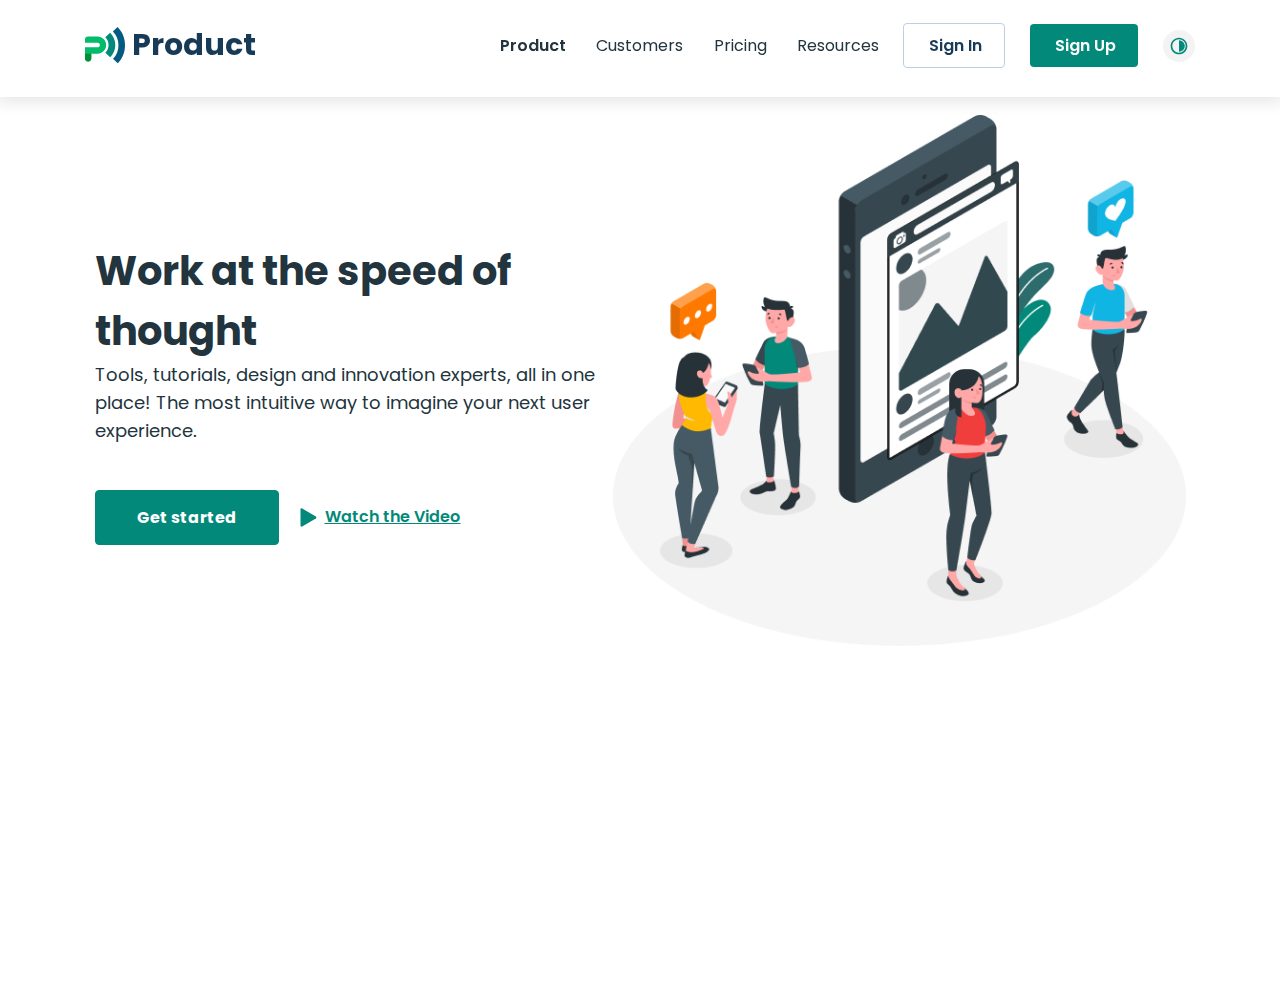
==== commit 695f192f: "faqs full styled finished" ====
--- a/index.html
+++ b/index.html
@@ -1,6 +1,5 @@
 <!DOCTYPE html>
 <html lang="en">
-
 <head>
     <meta charset="UTF-8">
     <meta http-equiv="X-UA-Compatible" content="IE=edge">
@@ -8,26 +7,22 @@
     <title>MyProduct</title>
     <link rel="stylesheet" href="css/main.css">
 </head>
-
 <body class="night-theme" id="night">
 
-
+    
     <header class="header">
         <span class="header__shadow"></span>
-
+        
         <div class="header__container container">
 
-            <a href="/" class="header__logo logo white-color"><img src="img/logo.svg" alt="header logo"
-                    class="header__logo-img logo__img"> <strong class="logo__text">Product</strong></a>
-
+            <a href="/" class="header__logo logo white-color"><img src="img/logo.svg" alt="" class="header__logo-img logo__img"> <strong class="logo__text">Product</strong></a>
+            
             <div class="header__box">
                 <nav class="header__nav">
                     <ul class="header__list">
-                        <li class="header__item"><a href="#"
-                                class="header__item-link header__item-link--active white-color">Product</a></li>
+                        <li class="header__item"><a href="#" class="header__item-link header__item-link--active white-color">Product</a></li>
                         <li class="header__item"><a href="#" class="header__item-link white-color">Customers</a></li>
-                        <li class="header__item"><a href="pricing.html"
-                                class="header__item-link white-color">Pricing</a></li>
+                        <li class="header__item"><a href="pricing.html" class="header__item-link white-color">Pricing</a></li>
                         <li class="header__item"><a href="#" class="header__item-link white-color">Resources</a></li>
                     </ul>
                 </nav>
@@ -43,26 +38,25 @@
             <button class="header__burger">
                 <span class="header__burger-inner"></span>
             </button>
-
+            
             <span class="header__shadow"></span>
-
+            
         </div>
-
+        
     </header>
 
     <main>
-
+        
         <h1 class="visually-hidden">MyProduct site</h1>
-
+        
         <div class="intro">
             <div class="intro__container container">
-
+                
                 <div class="intro__content">
                     <h2 class="intro__title">Work at the speed
-                        of thought</h2>
-                    <p class="intro__description">Tools, tutorials, design and innovation experts, all in one place! The
-                        most intuitive way to imagine your next user
-                        experience.</p>
+                    of thought</h2>
+                    <p class="intro__description">Tools, tutorials, design and innovation experts, all in one place! The most intuitive way to imagine your next user
+                    experience.</p>
 
                     <div class="intro__buttons">
                         <button class="intro__button">Get started</button>
@@ -74,478 +68,17 @@
 
                 </div>
 
-
             </div>
         </div>
 
-        <section class="built">
-
-            <div class="built__container container">
-
-                <h2 class="built__title">Product was Built Specifically
-                    for You</h2>
-
-                <ol class="built__list">
-
-                    <li class="built__item built__item--first">
-                        <h3 class="built__item-title">First click tests</h3>
-                        <p class="built__item-description">While most people enjoy casino gambling,</p>
-                    </li>
-
-                    <li class="built__item built__item--design">
-                        <h3 class="built__item-title">Design surveys</h3>
-                        <p class="built__item-description">Sports betting, lottery and bingo playing for the fun</p>
-                    </li>
-
-                    <li class="built__item built__item--preference">
-                        <h3 class="built__item-title">Preference tests</h3>
-                        <p class="built__item-description">The Myspace page defines the individual.</p>
-                    </li>
-
-                    <li class="built__item built__item--five">
-                        <h3 class="built__item-title">Five second tests</h3>
-                        <p class="built__item-description">Personal choices and the overall personality of the person.
-                        </p>
-                    </li>
-
-                </ol>
-
-                <button class="button built__button">Sign up now</button>
-
-            </div>
-
-        </section>
-
-        <section class="benefits">
-            <div class="benefits__container container">
-
-                <h2 class="visually-hidden">Our benefits</h2>
-
-                <ul class="benefits__list">
-
-                    <li class="benefits__item benefits__item-management">
-
-                        <div class="benefits__item-content">
-                            <small class="benefits__item-validation">Effortless Validation for</small>
-                            <h3 class="benefits__item-managment-title">Management</h3>
-
-                            <p class="benefits__item-managment-description">The Myspace page defines the individual,
-                                his
-                                or her characteristics, traits, personal choices and the overall
-                                personality of the person.</p>
-
-                            <strong class="benefits__item-marker">Accessory makers</strong>
-                            <p class="benefits__item-marker-desc">While most people enjoy casino gambling, sports
-                                betting,
-                                lottery and bingo playing for the fun</p>
-                            <strong class="benefits__item-altereonist">
-                                Alterationists</strong>
-                            <p class="benefits__item-altereonist-desc">If you are looking for a new way to promote
-                                your
-                                business that won’t cost you more money,</p>
-                        </div>
-
-                    </li>
-                    <li class="benefits__item benefits__item-support">
-
-                        <div class="benefits__item-content">
-                            <small class="benefits__item-easier">Easier decision making for</small>
-                            <h3 class="benefits__item-support-title">Customer Support</h3>
-                            <p class="benefits__item-support-desc">The Myspace page defines the individual, his or
-                                her
-                                characteristics, traits, personal choices and the overall
-                                personality of the person.</p>
-                            <ul class="benefits__support-list">
-                                <li class="benefits__support-item benefits__support-item--orange">
-                                    <p class="benefits__support-desc">Never worry about overpaying for your energy
-                                        again.</p>
-                                </li>
-                                <li class="benefits__support-item benefits__support-item--red">
-                                    <p class="benefits__support-desc">We will only switch you to energy companies
-                                        that
-                                        we trust and will treat you right</p>
-                                </li>
-                                <li class="benefits__support-item benefits__support-item--blue">
-                                    <p class="benefits__support-desc">We track the markets daily and know where the
-                                        savings are.</p>
-                                </li>
-                            </ul>
-                        </div>
-
-                    </li>
-
-                    <li class="benefits__item benefits__item-collaborative">
-
-                        <div class="benefits__item-content">
-                            <small class="benefits__item-optimisation"> Optimisation for </small>
-                            <h3 class="benefits__item-collaborative-title">Collaborative</h3>
-                            <p class="benefits__item-collaborative-desc"> Few would argue that, despite the
-                                advancements
-                                of feminism over the past three decades, women still face a double
-                                standard when it comes to their behavior.</p>
-                            <strong class="benefits__item-marker">Accessory makers</strong>
-
-                            <p class="benefits__item-marker-desc">While most people enjoy casino gambling, sports
-                                betting,
-                                lottery and bingo playing for the fun</p>
-
-                            <strong class="benefits__item-altereonist">
-                                Alterationists</strong>
-                            <p class="benefits__item-altereonist-desc">If you are looking for a new way to promote
-                                your
-                                business that won’t cost you more money,</p>
-                        </div>
-
-                    </li>
-
-                </ul>
-
-            </div>
-        </section>
-
-        <section class="process">
-            <div class="process__container container">
-                <h2 class="process__title">Quick & Easy Process</h2>
-                <p class="process__description">Do you require some help for your project: Conception
-                    workshop,
-                    prototyping, marketing strategy, landing page, Ux/UI?</p>
-
-                <ul class="process__list">
-                    <li class="process__item process__item--woman">
-
-                        <picture class="process__img">
-                            <source media="(max-width: 768px)" type="image/webp"
-                                srcset="img/process-woman-mobile.webp 1x, img/process-woman-mobile@2x.webp 2x">
-
-                            <source type="image/webp" srcset="img/process-woman.webp 1x, img/process-woman@2x.webp 2x">
-
-                            <source type="image/img" media="(max-width: 768px)"
-                                srcset="img/process-woman-mobile@2x.png 2x, img/process-woman-mobile.png 1x">
-
-                            <img class="benefits__img" src="img/process-woman.png" alt="process image"
-                                srcset="img/process-woman@2x.png 2x, img/process-woman.png" width="98" height="98">
-                        </picture>
-
-                        <blockquote class="process__quote">I can take care of your pitch</blockquote>
-
-                    </li>
-                    <li class="process__item process__item--old-woman">
-
-                        <picture class="process__img">
-                            <source media="(max-width: 768px)" type="image/webp"
-                                srcset="img/process-old-woman-mobile.webp 1x, img/process-old-woman-mobile@2x.webp 2x">
-
-                            <source type="image/webp"
-                                srcset="img/process-old-woman.webp 1x, img/process-old-woman@2x.webp 2x">
-
-                            <source type="image/img" media="(max-width: 768px)"
-                                srcset="img/process-old-woman-mobile@2x.png 2x, img/process-old-woman-mobile.png 1x">
-
-                            <img class="process__img" src="img/process-old-woman.png" alt="process image"
-                                srcset="img/process-old-woman@2x.png 2x, img/process-old-woman.png" width="98"
-                                height="98">
-                        </picture>
-
-                        <blockquote class="process__quote">I can prototype your app</blockquote>
-
-                    </li>
-                    <li class="process__item process__item--guy">
-
-                        <picture class="process__img">
-                            <source media="(max-width: 768px)" type="image/webp"
-                                srcset="img/process-guy-mobile.webp 1x, img/process-guy-mobile@2x.webp 2x">
-
-                            <source type="image/webp" srcset="img/process-guy.webp 1x, img/process-guy@2x.webp 2x">
-
-                            <source type="image/img" media="(max-width: 768px)"
-                                srcset="img/process-guy-mobile@2x.png 2x, img/process-guy-mobile.png 1x">
-
-                            <img class="process__img" src="img/process-guy.png" alt="process image"
-                                srcset="img/process-guy@2x.png 2x, img/process-guy.png" width="98" height="98">
-                        </picture>
-
-                        <blockquote class="process__quote">I can design you website</blockquote>
-
-                    </li>
-                    <li class="process__item process__item--old-man">
-
-                        <picture class="process__img">
-                            <source media="(max-width: 768px)" type="image/webp"
-                                srcset="img/process-old-man-mobile.webp 1x, img/process-old-man-mobile@2x.webp 2x">
-
-                            <source type="image/webp"
-                                srcset="img/process-old-man.webp 1x, img/process-old-man@2x.webp 2x">
-
-                            <source type="image/img" media="(max-width: 768px)"
-                                srcset="img/process-old-man-mobile@2x.png 2x, img/process-old-man-mobile.png 1x">
-
-                            <img class="process__img" src="img/process-old-man.png" alt="process image"
-                                srcset="img/process-old-man@2x.png 2x, img/process-old-man.png" width="98" height="98">
-                        </picture>
-
-                        <blockquote class="process__quote">I can help marketing strategy</blockquote>
-
-                    </li>
-                </ul>
-
-                <button class="button process__button">Contact our expert</button>
-            </div>
-        </section>
-        <section class="strategy">
-            <div class="strategy__conainer container">
-                <h2 class="strategy__title">Contents Strategies</h2>
-                <p class="strategy__description">We focus on ergonomics and meeting you where you work. It's
-                    only a keystroke away.</p>
-                <ol class="strategy__list">
-                    <li class="strategy__item">
-
-                        <picture class="strategy__img">
-
-                            <source type="image/webp"
-                                srcset="img/strategy-increasing.webp 1x, img/strategy-increasing@2x.webp 2x">
-
-                            <img class="strategy__img" src="img/strategy-increasing.jpg" alt="strategy image"
-                                srcset="img/strategy-increasing@2x.jpg 2x, img/strategy-increasing.jpg" width="445"
-                                height="445">
-                        </picture>
-
-                        <div class="strategy__content">
-                            <h3 class="strategy__item-title">By <span>Wahid Ari</span> | 03 March 2019</h3>
-
-                            <p class="strategy__item-description">Increasing Prosperity With Positive Thinking
-                            </p>
-                        </div>
-
-                    </li>
-                    <li class="strategy__item strategy__item--active">
-
-                        <picture class="strategy__img">
-
-                            <source type="image/webp"
-                                srcset="img/strategy-motivation.webp 1x, img/strategy-motivation@2x.webp 2x">
-
-                            <img class="strategy__img" src="img/strategy-motivation.jpg" alt="strategy image"
-                                srcset="img/strategy-motivation@2x.jpg 2x, img/strategy-motivation.jpg" width="445"
-                                height="445">
-                        </picture>
-
-                        <div class="strategy__content">
-                            <h3 class="strategy__item-title">By <span>Wahid Ari</span> | 03 March 2019</h3>
-
-                            <p class="strategy__item-description">Motivation Is The First Step To Success</p>
-                        </div>
-
-                    </li>
-                    <li class="strategy__item">
-
-                        <picture class="strategy__img">
-
-                            <source type="image/webp"
-                                srcset="img/strategy-success.webp 1x, img/strategy-success@2x.webp 2x">
-
-                            <img class="strategy__img" src="img/strategy-success.jpg" alt="strategy image"
-                                srcset="img/strategy-success@2x.jpg 2x, img/strategy-success.jpg" width="445"
-                                height="445">
-                        </picture>
-
-                        <div class="strategy__content">
-                            <h3 class="strategy__item-title">By <span>Wahid Ari</span> | 03 March 2019</h3>
-
-                            <p class="strategy__item-description">Success Steps For Your Personal Or Business
-                            </p>
-                        </div>
-
-                    </li>
-                </ol>
-
-                <div class="strategy__carousel">
-                    <span class="strategy__switcher"></span>
-                    <span class="strategy__switcher stragety__switcher--active"></span>
-                    <span class="strategy__switcher"></span>
-                </div>
-            </div>
-        </section>
-
-        <!-- Dilmurod's sections start -->
-
-        <!-- pricing section -->
-        <section class="pricing">
-            <div class="pricing__container container">
-                <h2 class="pricing__title">Price Table</h2>
-                <p class="pricing__subtitle">We offer competitive price</p>
-
-                <ul class="pricing__list">
-                    <li class="pricing__item">
-                        <h3 class="pricing__free-title">Free</h3>
-                        <p class="pricing__free-description">Brief price description</p>
-                        <div class="pricing__table">
-                            <strong class="pricing__cost">0</strong>
-                            <span class="pricing__month">
-                                <strong>$</strong>
-                                <small>Per / month</small>
-                            </span>
-                        </div>
-                        <p class="pricing__free-descriptions">Only 2 Operators</p>
-                        <p class="pricing__free-descriptions">Notifications</p>
-                        <p class="pricing__free-descriptions">Landing Pages</p>
-                        <button class="pricing__button">Order Now</button>
-                    </li>
-
-                    <li class="pricing__item--active">
-                        <h3 class="pricing__free-title">Standard</h3>
-                        <p class="pricing__free-description">Brief price description</p>
-                        <div class="pricing__table">
-                            <strong class="pricing__cost--active">5</strong>
-                            <span class="pricing__month">
-                                <strong>$</strong>
-                                <small>Per / month</small>
-                            </span>
-                        </div>
-                        <p class="pricing__free-descriptions">5+ Operators</p>
-                        <p class="pricing__free-descriptions">Notifications</p>
-                        <p class="pricing__free-descriptions">Landing Pages</p>
-                        <button class="pricing__button--active">Order Now</button>
-                    </li>
-
-                    <li class="pricing__item">
-                        <h3 class="pricing__free-title">Premium</h3>
-                        <p class="pricing__free-description">Brief price description</p>
-                        <div class="pricing__table">
-                            <strong class="pricing__cost">10</strong>
-                            <span class="pricing__month">
-                                <strong>$</strong>
-                                <small>Per / month</small>
-                            </span>
-                        </div>
-                        <p class="pricing__free-descriptions">10+ Operators</p>
-                        <p class="pricing__free-descriptions">Notifications</p>
-                        <p class="pricing__free-descriptions">Landing Pages</p>
-                        <button class="pricing__button">Order Now</button>
-                    </li>
-
-                </ul>
-            </div>
-        </section>
-        <!-- testimonials section -->
-
-        <section class="testimonials">
-            <div class="testimonials__container container">
-                <h2 class="testimonials__title">What Clients Say</h2>
-                <p class="testimonials__subtitle">Problems trying to resolve the conflict between
-                    the two major realms of Classical physics: Newtonian mechanics </p>
-                <ul class="testimonials__list">
-                    <li class="testimonials__item">
-                        <p class="testimonials__description">Product helps you see how many
-                            more days you need to work to
-                            reach your financial goal.</p>
-                        <div class="testimonials__human">
-                            <picture class="testimonials__person">
-                                <source type="image/girl.webp" srcset="img/girl.webp 1x, img/girl.@2x.webp 2x">
-                                <img class="testimonials__person" src="img/girl.png" alt="benefits use"
-                                    srcset="img/girl.@2x.png 2x, img/girl.png" width="50" height="50">
-                            </picture>
-
-                            <div class="testimonials__human-info">
-                                <h4 class="person-name">Wahid Ari</h4>
-                                <h5 class="person-job">Designer</h5>
-                            </div>
-                        </div>
-                    </li>
-                    <li class="testimonials__item">
-                        <p class="testimonials__description">Product helps you see how many
-                            more days you need to work to
-                            reach your financial goal.</p>
-                        <div class="testimonials__human">
-                            <picture class="testimonials__person">
-                                <source type="image/boy.webp" srcset="img/boy.webp 1x, img/boy.@2x.webp 2x">
-                                <img class="testimonials__person" src="img/boy.png" alt="benefits use"
-                                    srcset="img/boy.@2x.png 2x, img/boy.png" width="50" height="50">
-                            </picture>
-                            <div class="testimonials__human-info">
-                                <h4 class="person-name">Wahid Ari</h4>
-                                <h5 class="person-job">Designer</h5>
-                            </div>
-                        </div>
-
-                    </li>
-                    <li class="testimonials__item">
-                        <p class="testimonials__description">Product helps you see how many
-                            more days you need to work to
-                            reach your financial goal.</p>
-
-                        <div class="testimonials__human">
-                            <picture class="testimonials__person">
-                                <source type="image/men.webp" srcset="img/men.webp 1x, img/men.@2x.webp 2x">
-                                <img class="testimonials__person" src="img/men.png" alt="benefits use"
-                                    srcset="img/men.@2x.png 2x, img/men.png" width="50" height="50">
-                            </picture>
-                            <div class="testimonials__human-info">
-                                <h4 class="person-name">Wahid Ari</h4>
-                                <h5 class="person-job">Designer</h5>
-                            </div>
-                        </div>
-
-                    </li>
-                </ul>
-            </div>
-        </section>
-                <section class="cta">
-                    <div class="cta__container container">
-                        <h2 class="visually-hidden">My product cta</h2>
-                        <div class="cta__content">
-                            <p class="cta__desc">Join 100 Compannies who boost their business with Product</p>
-                            <button class="cta__button button">Get this</button>
-
-                        </div>
-
-                    </div>
-                </section>
-
     </main>
 
-    <footer class="footer">
-        <div class="footer__container container">
-            <ul class="footer__list">
-                <li class="footer__item">
-                    <a class="logo footer__logo" href="/"><img class="logo__img"  src="img/logo.svg" alt="logo"><strong class="logo__text">Product</strong></a>
-        <div class="footer__socials">
-            <a href="#" class="footer__social">
-                <svg class="footer__social-img" width="40" height="41" fill="none" xmlns="http://www.w3.org/2000/svg"><circle cx="20" cy="20.016" r="20" fill="#EDFFFC"/><path d="M25 10.016H15a5 5 0 0 0-5 5v10a5 5 0 0 0 5 5h10a5 5 0 0 0 5-5v-10a5 5 0 0 0-5-5Z" stroke="#02897A" stroke-width="2" stroke-linecap="round" stroke-linejoin="round"/><path d="M24 19.386a4 4 0 1 1-7.913 1.173A4 4 0 0 1 24 19.386ZM25.5 14.516h.01" stroke="#02897A" stroke-width="2" stroke-linecap="round" stroke-linejoin="round"/></svg>
-            </a>
-            <a href="#" class="footer__social">
-                <svg class="footer__social-img" width="40" height="40" fill="none" xmlns="http://www.w3.org/2000/svg"><circle cx="20" cy="20" r="20" fill="#EDFFFC"/><path d="M26 10h-3a5 5 0 0 0-5 5v3h-3v4h3v8h4v-8h3l1-4h-4v-3a1 1 0 0 1 1-1h3v-4Z" stroke="#02897A" stroke-width="2" stroke-linecap="round" stroke-linejoin="round"/></svg>
-            </a>
-            <a href="#" class="footer__social">
-                <svg class="footer__social-img" width="40" height="40" fill="none" xmlns="http://www.w3.org/2000/svg"><circle cx="20" cy="20" r="20" fill="#EDFFFC"/><path d="M31 11.01a10.902 10.902 0 0 1-3.14 1.53 4.48 4.48 0 0 0-7.86 3v1a10.66 10.66 0 0 1-9-4.53s-4 9 5 13a11.64 11.64 0 0 1-7 2c9 5 20 0 20-11.5 0-.278-.028-.556-.08-.83A7.72 7.72 0 0 0 31 11.01v0Z" stroke="#02897A" stroke-width="2" stroke-linecap="round" stroke-linejoin="round"/></svg>
-            </a>
-        </div>
-                </li>
-                <li class="footer__item footer__item-resource">
-                    <a href="" class="footer__link"><strong class="footer__head">Resource</strong></a>
-                    <a href="" class="footer__link">About Us</a>
-                    <a href="" class="footer__link">Blog</a>
-                    <a href="" class="footer__link">Contact</a>
-                    <a href="" class="footer__link">FAQ</a>
-                </li>
-                <li class="footer__item footer__item-legal">
-                    <a href="" class="footer__link"><strong class="footer__head">Legal Stuff</strong></a>
-                    <a href="" class="footer__link">Disclaimer</a>
-                    <a href="" class="footer__link">Financing</a>
-                    <a href="" class="footer__link">Privacy Policy</a>
-                    <a href="" class="footer__link">Terms of Service</a>
-                </li>
-                <li class="footer__item">
-                    <p class="footer__description">knowing you're always on the best energy deal.</p>
-                    <input class="footer__input" type="text">
-                    <button class="footer__btn">Sign up Now</button>
-                </li>
-            </ul>
-            <p class="footer__end">Made With Love By Figmaland All Right Reserved</p>
-        </div>
+    <footer>
+        
     </footer>
+
+    <script src="js/main.js"></script>
+    <script src="js/faqs.js"></script>
     
-    <script src="js/main.js"></script>
-
 </body>
-
 </html>--- a/css/main.css
+++ b/css/main.css
@@ -102,141 +102,6 @@
   max-width: 1131px;
   margin: 0 auto;
   padding: 0 20px;
-}
-
-.button {
-  color: #fff;
-  background-color: #02897A;
-  border: 1px solid transparent;
-  border-radius: 4px;
-  padding: 10px 22px 9px 25px;
-}
-
-.button:hover {
-  cursor: pointer;
-  color: #02897A;
-  background-color: transparent;
-  border: 1px solid #02897A;
-}
-
-.logo {
-  width: 171px;
-  display: -webkit-box;
-  display: -ms-flexbox;
-  display: flex;
-  -webkit-box-align: center;
-      -ms-flex-align: center;
-          align-items: center;
-  -webkit-box-pack: justify;
-      -ms-flex-pack: justify;
-          justify-content: space-between;
-}
-
-.logo__img {
-  width: 40px;
-  height: 36.36px;
-}
-
-.logo__text {
-  font-family: 'poppins', sans-serif;
-  font-weight: 700;
-  font-size: 30px;
-  line-height: 28px;
-  color: #173A56;
-}
-
-@media only screen and (max-width: 1131px) {
-  .logo {
-    width: 160px;
-    -webkit-box-pack: unset;
-        -ms-flex-pack: unset;
-            justify-content: unset;
-  }
-  .logo__text {
-    margin-left: 12px;
-  }
-}
-
-.header__list {
-  list-style: none;
-  margin: 0;
-  padding: 0;
-  width: 379px;
-  margin: 0;
-  display: -webkit-box;
-  display: -ms-flexbox;
-  display: flex;
-  -webkit-box-pack: justify;
-      -ms-flex-pack: justify;
-          justify-content: space-between;
-}
-
-.header__item-link {
-  font-family: 'poppins', sans-serif;
-  font-weight: 500;
-  font-size: 16px;
-  line-height: 28px;
-  color: #22343D;
-}
-
-.header__item-link:hover {
-  font-weight: 600;
-}
-
-.header__item-link--active {
-  font-family: 'poppins', sans-serif;
-  font-weight: 600;
-  font-size: 16px;
-  line-height: 28px;
-}
-
-@media only screen and (max-width: 1131px) {
-  .header__list {
-    width: 300px;
-    margin-right: 0;
-    padding: 0 7px;
-  }
-  .header__item-link {
-    font-family: 'poppins', sans-serif;
-    font-weight: 500;
-    font-size: 13px;
-    line-height: 22px;
-  }
-  .header__item-link--active {
-    font-weight: 600;
-  }
-}
-
-@media only screen and (max-width: 768px) {
-  .header__list {
-    -webkit-box-orient: vertical;
-    -webkit-box-direction: normal;
-        -ms-flex-direction: column;
-            flex-direction: column;
-    margin: 0;
-    padding: 0;
-  }
-  .header__item-link {
-    margin: 0;
-    padding: 0;
-    font-family: 'poppins', sans-serif;
-    font-weight: 600;
-    font-size: 27px;
-    line-height: 54px;
-    color: #fff;
-    padding-bottom: 5px;
-  }
-  .header__item-link:hover {
-    -webkit-transform: scale(1.2);
-            transform: scale(1.2);
-    -webkit-transition: -webkit-transform 0.4s;
-    transition: -webkit-transform 0.4s;
-    transition: transform 0.4s;
-    transition: transform 0.4s, -webkit-transform 0.4s;
-  }
-  .header__item-link--active {
-    font-weight: 700;
-  }
 }
 
 @-webkit-keyframes to-left {
@@ -539,6 +404,126 @@
   }
 }
 
+.header__list {
+  list-style: none;
+  margin: 0;
+  padding: 0;
+  width: 379px;
+  margin: 0;
+  display: -webkit-box;
+  display: -ms-flexbox;
+  display: flex;
+  -webkit-box-pack: justify;
+      -ms-flex-pack: justify;
+          justify-content: space-between;
+}
+
+.header__item-link {
+  font-family: 'poppins', sans-serif;
+  font-weight: 500;
+  font-size: 16px;
+  line-height: 28px;
+  color: #22343D;
+}
+
+.header__item-link:hover {
+  font-weight: 600;
+}
+
+.header__item-link--active {
+  font-family: 'poppins', sans-serif;
+  font-weight: 600;
+  font-size: 16px;
+  line-height: 28px;
+}
+
+@media only screen and (max-width: 1131px) {
+  .header__list {
+    width: 300px;
+    margin-right: 0;
+    padding: 0 7px;
+  }
+  .header__item-link {
+    font-family: 'poppins', sans-serif;
+    font-weight: 500;
+    font-size: 13px;
+    line-height: 22px;
+  }
+  .header__item-link--active {
+    font-weight: 600;
+  }
+}
+
+@media only screen and (max-width: 768px) {
+  .header__list {
+    -webkit-box-orient: vertical;
+    -webkit-box-direction: normal;
+        -ms-flex-direction: column;
+            flex-direction: column;
+    margin: 0;
+    padding: 0;
+  }
+  .header__item-link {
+    margin: 0;
+    padding: 0;
+    font-family: 'poppins', sans-serif;
+    font-weight: 600;
+    font-size: 27px;
+    line-height: 54px;
+    color: #fff;
+    padding-bottom: 5px;
+  }
+  .header__item-link:hover {
+    -webkit-transform: scale(1.2);
+            transform: scale(1.2);
+    -webkit-transition: -webkit-transform 0.4s;
+    transition: -webkit-transform 0.4s;
+    transition: transform 0.4s;
+    transition: transform 0.4s, -webkit-transform 0.4s;
+  }
+  .header__item-link--active {
+    font-weight: 700;
+  }
+}
+
+.logo {
+  width: 171px;
+  display: -webkit-box;
+  display: -ms-flexbox;
+  display: flex;
+  -webkit-box-align: center;
+      -ms-flex-align: center;
+          align-items: center;
+  -webkit-box-pack: justify;
+      -ms-flex-pack: justify;
+          justify-content: space-between;
+}
+
+.logo__img {
+  width: 40px;
+  height: 36.36px;
+}
+
+.logo__text {
+  font-family: 'poppins', sans-serif;
+  font-weight: 700;
+  font-size: 30px;
+  line-height: 28px;
+  color: #173A56;
+}
+
+@media only screen and (max-width: 1131px) {
+  .logo {
+    width: 160px;
+    -webkit-box-pack: unset;
+        -ms-flex-pack: unset;
+            justify-content: unset;
+  }
+  .logo__text {
+    margin-left: 12px;
+  }
+}
+
 .intro {
   margin-top: 25px;
 }
@@ -736,1703 +721,83 @@
   }
 }
 
-.built {
-  margin-top: 114px;
-  margin-bottom: 200px;
-  width: 100%;
-  height: 543px;
-  background-image: url(../img/built-bg.png);
-  background-repeat: no-repeat;
-  background-position: center center;
-  background-size: cover;
-  -webkit-transition: background-image 0.4s;
-  transition: background-image 0.4s;
-}
-
-.built__title {
-  width: 529px;
-  margin-left: auto;
-  margin-right: auto;
-  margin-bottom: 66px;
-  font-family: 'poppins', sans-serif;
-  font-weight: 700;
-  font-size: 32px;
-  line-height: 48px;
-  color: #22343D;
+.faqs__container {
+  max-width: 920px;
+}
+
+.faqs__title {
+  margin-bottom: 8px;
   text-align: center;
-}
-
-.built__list {
-  max-width: 1095px;
-  display: -webkit-box;
-  display: -ms-flexbox;
-  display: flex;
-  -webkit-box-pack: justify;
-      -ms-flex-pack: justify;
-          justify-content: space-between;
-  list-style: none;
-  margin: 0;
-  padding: 0;
-}
-
-.built__item {
-  width: 240px;
-}
-
-.built__item::before {
-  display: inline-block;
-  width: 50px;
-  height: 50px;
-  background-size: cover;
-  margin-bottom: 30px;
-  content: '';
-}
-
-.built__item--first::before {
-  background-image: url(../img/built-first.svg);
-}
-
-.built__item--design::before {
-  background-image: url(../img/built-design.svg);
-}
-
-.built__item--preference::before {
-  background-image: url(../img/built-preference.svg);
-}
-
-.built__item--five::before {
-  background-image: url(../img/built-five.svg);
-}
-
-.built__item-title {
-  font-family: 'poppins', sans-serif;
-  font-weight: 600;
-  font-size: 22px;
-  line-height: 33px;
-  color: #22343D;
-  margin-bottom: 13px;
-}
-
-.built__item-description {
-  font-family: 'poppins', sans-serif;
-  font-weight: 400;
-  font-size: 16px;
-  line-height: 26px;
-  color: #22343D;
-}
-
-.built__button {
-  display: block;
-  width: -webkit-fit-content;
-  width: -moz-fit-content;
-  width: fit-content;
-  margin-top: 60px;
-  margin-left: auto;
-  margin-right: auto;
-  padding: 15px 32px 14px 34px;
-  text-transform: uppercase;
-  font-weight: 700;
-}
-
-@media only screen and (max-width: 1131px) {
-  .built {
-    height: 743px;
-  }
-  .built__list {
-    margin-left: auto;
-    margin-right: auto;
-    -ms-flex-wrap: wrap;
-        flex-wrap: wrap;
-  }
-  .built__item {
-    width: 364px;
-    text-align: center;
-  }
-  .built__item--first,
-  .built__item--design {
-    margin-bottom: 40px;
-  }
-  .built__item-description {
-    width: 90%;
-    margin-left: auto;
-    margin-right: auto;
-  }
-}
-
-@media only screen and (max-width: 768px) {
-  .built {
-    background-image: url(../img/built-mobile-bg.png);
-    height: 1095px;
-  }
-  .built__title {
-    width: 331px;
-    margin-bottom: 50px;
-  }
-  .built__list {
-    width: 240px;
-    margin-left: auto;
-    margin-right: auto;
-    -webkit-box-orient: vertical;
-    -webkit-box-direction: normal;
-        -ms-flex-direction: column;
-            flex-direction: column;
-  }
-  .built__item {
-    width: 240px;
-  }
-  .built__item::before {
-    margin-bottom: 24px;
-  }
-  .built__item-title {
-    margin-bottom: 8px;
-  }
-}
-
-.benefits {
-  margin-top: 150px;
-}
-
-.benefits__list {
-  max-width: 1110px;
-  display: -webkit-box;
-  display: -ms-flexbox;
-  display: flex;
-  -webkit-box-orient: vertical;
-  -webkit-box-direction: normal;
-      -ms-flex-direction: column;
-          flex-direction: column;
-  margin-bottom: -150px;
-  list-style: none;
-  margin: 0;
-  padding: 0;
-}
-
-.benefits__item {
-  width: 100%;
-  display: -webkit-box;
-  display: -ms-flexbox;
-  display: flex;
-  -webkit-box-pack: justify;
-      -ms-flex-pack: justify;
-          justify-content: space-between;
-  -webkit-box-align: center;
-      -ms-flex-align: center;
-          align-items: center;
-  margin-bottom: 150px;
-}
-
-.benefits__item-content {
-  width: 486px;
-}
-
-.benefits__item-management::after {
-  display: block;
-  width: 539px;
-  height: 473px;
-  background-image: url(../img/benefits-managment.png);
-  background-size: contain;
-  background-repeat: no-repeat;
-  content: '';
-}
-
-@media only screen and (-webkit-min-device-pixel-ratio: 2), only screen and (min--moz-device-pixel-ratio: 2), only screen and (min-device-pixel-ratio: 2), only screen and (min-resolution: 192dpi), only screen and (min-resolution: 2dppx) {
-  .benefits__item-management::after {
-    background-image: url(../img/benefits-managment@2x.png);
-    /* Retina-specific stuff here */
-  }
-}
-
-.benefits__item-validation {
-  font-family: 'poppins', sans-serif;
-  font-weight: 600;
-  font-size: 16px;
-  line-height: 24px;
-  margin-bottom: 8px;
-}
-
-.benefits__item-managment-title {
-  font-family: 'poppins', sans-serif;
-  font-weight: 700;
-  font-size: 32px;
-  line-height: 48px;
-  margin-bottom: 131px;
-}
-
-.benefits__item-managment-description {
-  display: none;
-}
-
-.benefits__item-marker {
-  font-family: 'poppins', sans-serif;
-  font-weight: 600;
-  font-size: 16px;
-  line-height: 26px;
-  margin-bottom: 12px;
-}
-
-.benefits__item-marker-desc {
-  font-family: 'poppins', sans-serif;
-  font-weight: 400;
-  font-size: 16px;
-  line-height: 26px;
-  margin-bottom: 25px;
-}
-
-.benefits__item-altereonist {
-  font-family: 'poppins', sans-serif;
-  font-weight: 600;
-  font-size: 16px;
-  line-height: 26px;
-  margin-bottom: 12px;
-}
-
-.benefits__item-altereonist-desc {
-  font-family: 'poppins', sans-serif;
-  font-weight: 400;
-  font-size: 16px;
-  line-height: 26px;
-}
-
-.benefits__item-support::before {
-  display: inline-block;
-  width: 543px;
-  height: 500px;
-  background-image: url(../img/benefits-support.png);
-  background-size: contain;
-  background-repeat: no-repeat;
-  content: '';
-}
-
-@media only screen and (-webkit-min-device-pixel-ratio: 2), only screen and (min--moz-device-pixel-ratio: 2), only screen and (min-device-pixel-ratio: 2), only screen and (min-resolution: 192dpi), only screen and (min-resolution: 2dppx) {
-  .benefits__item-support::before {
-    background-image: url(../img/benefits-support@2x.png);
-    /* Retina-specific stuff here */
-  }
-}
-
-.benefits__item-easier {
-  font-family: 'poppins', sans-serif;
-  font-weight: 600;
-  font-size: 16px;
-  line-height: 24px;
-  margin-bottom: 8px;
-}
-
-.benefits__item-support-title {
-  font-family: 'poppins', sans-serif;
-  font-weight: 700;
-  font-size: 32px;
-  line-height: 48px;
-  margin-bottom: 23px;
-}
-
-.benefits__item-support-desc {
-  font-family: 'poppins', sans-serif;
-  font-weight: 400;
-  font-size: 16px;
-  line-height: 26px;
-  margin-bottom: 30px;
-}
-
-.benefits__support-list {
-  margin-bottom: -30px;
-  width: 430px;
-}
-
-.benefits__support-item {
-  width: 430px;
-  display: -webkit-box;
-  display: -ms-flexbox;
-  display: flex;
-  -webkit-box-pack: justify;
-      -ms-flex-pack: justify;
-          justify-content: space-between;
-  -webkit-box-align: center;
-      -ms-flex-align: center;
-          align-items: center;
-  margin-bottom: 30px;
-  list-style: none;
-  margin: 0;
-  padding: 0;
-}
-
-.benefits__support-item::before {
-  display: inline-block;
-  width: 35px;
-  height: 35px;
-  content: '';
-}
-
-.benefits__support-item--orange::before {
-  background-image: url(../img/orange-check.svg);
-}
-
-.benefits__support-item--red::before {
-  background-image: url(../img/red-check.svg);
-}
-
-.benefits__support-item--blue::before {
-  background-image: url(../img/blue-check.svg);
-}
-
-.benefits__support-desc {
-  width: 365px;
-  font-family: 'poppins', sans-serif;
-  font-weight: 400;
-  font-size: 16px;
-  line-height: 26px;
-}
-
-.benefits__item-collaborative::after {
-  display: inline-block;
-  width: 541px;
-  height: 451px;
-  background-image: url(../img/benefits-collaborative.png);
-  background-size: contain;
-  background-repeat: no-repeat;
-  content: '';
-}
-
-@media only screen and (-webkit-min-device-pixel-ratio: 2), only screen and (min--moz-device-pixel-ratio: 2), only screen and (min-device-pixel-ratio: 2), only screen and (min-resolution: 192dpi), only screen and (min-resolution: 2dppx) {
-  .benefits__item-collaborative::after {
-    background-image: url(../img/benefits-collaborative@2x.png);
-    /* Retina-specific stuff here */
-  }
-}
-
-.benefits__item-optimisation {
-  font-family: 'poppins', sans-serif;
-  font-weight: 600;
-  font-size: 15px;
-  line-height: 24px;
-  margin-bottom: 8px;
-}
-
-.benefits__item-collaborative-title {
-  font-family: 'poppins', sans-serif;
-  font-weight: 700;
-  font-size: 32px;
-  line-height: 48px;
-  margin-bottom: 23px;
-}
-
-.benefits__item-collaborative-desc {
-  font-family: 'poppins', sans-serif;
-  font-weight: 400;
-  font-size: 16px;
-  line-height: 26px;
-  margin-bottom: 30px;
-}
-
-@media only screen and (max-width: 1131px) and (min-width: 768px) {
-  .benefits__list {
-    margin-left: auto;
-    margin-right: auto;
-  }
-  .benefits__item {
-    -webkit-box-orient: vertical;
-    -webkit-box-direction: normal;
-        -ms-flex-direction: column;
-            flex-direction: column;
-  }
-  .benefits__item-management,
-  .benefits__item-collaborative {
-    -webkit-box-orient: vertical;
-    -webkit-box-direction: reverse;
-        -ms-flex-direction: column-reverse;
-            flex-direction: column-reverse;
-  }
-  .benefits__item::before {
-    margin-right: auto;
-    margin-bottom: 40px;
-  }
-  .benefits__item-support > .benefits__item-content {
-    margin-left: auto;
-  }
-  .benefits__item-management::after {
-    margin-left: auto;
-    margin-bottom: 40px;
-  }
-  .benefits__item-management > .benefits__item-content {
-    margin-right: auto;
-    text-align: right;
-  }
-  .benefits__item-collaborative::after {
-    margin-left: auto;
-    margin-bottom: 40px;
-  }
-  .benefits__item-collaborative > .benefits__item-content {
-    margin-right: auto;
-    text-align: right;
-  }
-  .benefits__item-managment-title {
-    margin-bottom: 30px;
-  }
-}
-
-@media only screen and (max-width: 768px) {
-  .benefits__list {
-    width: 335px;
-    -webkit-box-pack: unset;
-        -ms-flex-pack: unset;
-            justify-content: unset;
-    -webkit-box-align: unset;
-        -ms-flex-align: unset;
-            align-items: unset;
-    margin-left: auto;
-    margin-right: auto;
-  }
-  .benefits__item {
-    -webkit-box-orient: vertical;
-    -webkit-box-direction: normal;
-        -ms-flex-direction: column;
-            flex-direction: column;
-    -webkit-box-pack: unset !important;
-        -ms-flex-pack: unset !important;
-            justify-content: unset !important;
-    -webkit-box-align: unset !important;
-        -ms-flex-align: unset !important;
-            align-items: unset !important;
-  }
-  .benefits__item-management,
-  .benefits__item-collaborative {
-    -webkit-box-orient: vertical;
-    -webkit-box-direction: reverse;
-        -ms-flex-direction: column-reverse;
-            flex-direction: column-reverse;
-    margin: 0;
-    padding: 0;
-  }
-  .benefits__item-management::after {
-    display: inline-block;
-    width: 349px;
-    height: 306px;
-    margin-bottom: 50px;
-    background-image: url(../img/benefits-managment.png);
-    background-size: contain;
-    background-repeat: no-repeat;
-    content: '';
-  }
-}
-
-@media only screen and (max-width: 768px) and (-webkit-min-device-pixel-ratio: 2), only screen and (max-width: 768px) and (min--moz-device-pixel-ratio: 2), only screen and (max-width: 768px) and (min-device-pixel-ratio: 2), only screen and (max-width: 768px) and (min-resolution: 192dpi), only screen and (max-width: 768px) and (min-resolution: 2dppx) {
-  .benefits__item-management::after {
-    background-image: url(../img/benefits-managment@2x.png);
-    /* Retina-specific stuff here */
-  }
-}
-
-@media only screen and (max-width: 768px) {
-  .benefits__item-support::before {
-    display: inline-block;
-    width: 350px;
-    height: 319px;
-    margin-bottom: 50px;
-    background-image: url(../img/benefits-support-mobile.png);
-    background-size: contain;
-    background-repeat: no-repeat;
-    content: '';
-  }
-}
-
-@media only screen and (max-width: 768px) and (-webkit-min-device-pixel-ratio: 2), only screen and (max-width: 768px) and (min--moz-device-pixel-ratio: 2), only screen and (max-width: 768px) and (min-device-pixel-ratio: 2), only screen and (max-width: 768px) and (min-resolution: 192dpi), only screen and (max-width: 768px) and (min-resolution: 2dppx) {
-  .benefits__item-support::before {
-    background-image: url(../img/benefits-support-mobile@2x.png);
-    /* Retina-specific stuff here */
-  }
-}
-
-@media only screen and (max-width: 768px) {
-  .benefits__item-collaborative::after {
-    display: inline-block;
-    width: 350px;
-    height: 291.46px;
-    margin-bottom: 50px;
-    background-image: url(../img/benefits-collaborative-mobile.png);
-    background-size: contain;
-    background-repeat: no-repeat;
-    content: '';
-  }
-}
-
-@media only screen and (max-width: 768px) and (-webkit-min-device-pixel-ratio: 2), only screen and (max-width: 768px) and (min--moz-device-pixel-ratio: 2), only screen and (max-width: 768px) and (min-device-pixel-ratio: 2), only screen and (max-width: 768px) and (min-resolution: 192dpi), only screen and (max-width: 768px) and (min-resolution: 2dppx) {
-  .benefits__item-collaborative::after {
-    background-image: url(../img/benefits-collaborative-mobile@2x.png);
-    /* Retina-specific stuff here */
-  }
-}
-
-@media only screen and (max-width: 768px) {
-  .benefits__item-content {
-    margin: 0;
-    padding: 0;
-    width: 335px;
-  }
-  .benefits__item-managment-title {
-    margin-bottom: 10px;
-  }
-  .benefits__item-managment-description {
-    display: block;
-    margin-bottom: 20px;
-  }
-  .benefits__support-list {
-    max-width: 335px;
-    margin-left: auto;
-    margin-right: auto;
-  }
-  .benefits__support-item {
-    width: 335px;
-    margin-left: auto;
-    margin-right: auto;
-    -webkit-box-pack: justify;
-        -ms-flex-pack: justify;
-            justify-content: space-between;
-  }
-  .benefits__support-desc {
-    width: 280px;
-  }
-  .benefits__item-managment-title {
-    margin-bottom: 16px;
-  }
-  .benefits__item-managment-description {
-    margin-bottom: 16px;
-  }
-  .benefits__item-marker {
-    margin-bottom: 12px;
-  }
-  .benefits__item-marker-desc {
-    margin-bottom: 12px;
-  }
-  .benefits__item-altereonist {
-    margin-bottom: 12px;
-  }
-  .benefits__item-altereonist-desc {
-    margin-bottom: 97px;
-  }
-  x .benefits__item-support-title {
-    margin-bottom: 15.77px;
-  }
-  .benefits__item-support-desc {
-    margin-bottom: 16px;
-  }
-  .benefits__item-collaborative-title {
-    margin-bottom: 16px;
-  }
-  .benefits__item-collaborative-desc {
-    margin-bottom: 16px;
-  }
-}
-
-.process {
-  margin-top: 150px;
-  width: 100%;
-  height: 521.54px;
-  background-image: url(../img/process-bg.png);
-  background-repeat: no-repeat;
-  background-size: cover;
-  background-position: center center;
-  -webkit-transition: background-image 0.4s;
-  transition: background-image 0.4s;
-}
-
-.process__container {
-  padding-top: 52.54px;
-  display: -webkit-box;
-  display: -ms-flexbox;
-  display: flex;
-  -webkit-box-orient: vertical;
-  -webkit-box-direction: normal;
-      -ms-flex-direction: column;
-          flex-direction: column;
-  -webkit-box-align: center;
-      -ms-flex-align: center;
-          align-items: center;
-}
-
-.process__title {
-  font-family: 'poppins', sans-serif;
-  font-weight: 700;
-  font-size: 32px;
-  line-height: 48px;
-  text-align: center;
-  margin-bottom: 16px;
-}
-
-.process__description {
-  max-width: 542px;
-  margin: 0 auto;
-  font-family: 'poppins', sans-serif;
-  font-weight: 600;
-  font-size: 16px;
-  line-height: 26px;
-  text-align: center;
-}
-
-.process__list {
-  max-width: 963px;
-  margin: 0 auto;
-  margin-top: 32px;
-  display: -webkit-box;
-  display: -ms-flexbox;
-  display: flex;
-  -webkit-box-pack: justify;
-      -ms-flex-pack: justify;
-          justify-content: space-between;
-  -webkit-box-align: center;
-      -ms-flex-align: center;
-          align-items: center;
-  -ms-flex-wrap: wrap;
-      flex-wrap: wrap;
-}
-
-.process__item {
-  display: -webkit-box;
-  display: -ms-flexbox;
-  display: flex;
-  -webkit-box-pack: justify;
-      -ms-flex-pack: justify;
-          justify-content: space-between;
-  -webkit-box-align: center;
-      -ms-flex-align: center;
-          align-items: center;
-}
-
-.process__item--old-woman, .process__item--guy {
-  -webkit-box-orient: horizontal;
-  -webkit-box-direction: reverse;
-      -ms-flex-direction: row-reverse;
-          flex-direction: row-reverse;
-}
-
-.process__item--woman, .process__item--old-woman {
-  margin-bottom: 24px;
-}
-
-.process__quote {
-  font-family: 'poppins', sans-serif;
-  font-weight: 500;
-  font-size: 16px;
-  line-height: 24px;
-  color: #2F281E;
-  background: #FFFFFF;
-  -webkit-box-shadow: 0px 2px 15px rgba(23, 58, 86, 0.1);
-          box-shadow: 0px 2px 15px rgba(23, 58, 86, 0.1);
-  border-radius: 26.5px;
-  position: relative;
-}
-
-.process__quote::before {
-  display: inline-block;
-  width: 17px;
-  height: 17px;
-  background-color: #fff;
-  border-radius: 50%;
-  position: absolute;
-  bottom: -7px;
-  content: '';
-}
-
-.process__quote::after {
-  display: inline-block;
-  width: 9px;
-  height: 9px;
-  background-color: #fff;
-  border-radius: 50%;
-  position: absolute;
-  bottom: -18px;
-  content: '';
-}
-
-.process__item--woman {
-  max-width: 388px;
-  width: 100%;
-}
-
-.process__item--woman .process__quote {
-  padding: 15px 24px 14px 25px;
-}
-
-.process__item--woman .process__quote::before {
-  left: 32px;
-}
-
-.process__item--woman .process__quote::after {
-  left: 21px;
-}
-
-.process__item--old-woman {
-  max-width: 354px;
-  width: 100%;
-}
-
-.process__item--old-woman .process__quote {
-  padding: 15px 18px 14px 22px;
-}
-
-.process__item--old-woman .process__quote::before {
-  right: 36px;
-}
-
-.process__item--old-woman .process__quote::after {
-  right: 17px;
-}
-
-.process__item--guy {
-  max-width: 377px;
-  width: 100%;
-}
-
-.process__item--guy .process__quote {
-  padding: 15px 30px 14px 33px;
-}
-
-.process__item--guy .process__quote::before {
-  right: 55px;
-}
-
-.process__item--guy .process__quote::after {
-  right: 36px;
-}
-
-.process__item--old-man {
-  max-width: 395px;
-  width: 100%;
-}
-
-.process__item--old-man .process__quote {
-  padding: 14px 19px 15px 23px;
-}
-
-.process__item--old-man .process__quote::before {
-  right: 36px;
-}
-
-.process__item--old-man .process__quote::after {
-  right: 17px;
-}
-
-.process__button {
-  font-family: 'poppins', sans-serif;
-  font-weight: 700;
-  font-size: 16px;
-  line-height: 24px;
-  width: -webkit-fit-content;
-  width: -moz-fit-content;
-  width: fit-content;
-  margin-top: 48px;
-  padding: 15px 31px 14px 30px;
-  background-color: #02897A;
-  border: 1px solid #02897A;
-  border-radius: 4px;
-  color: #fff;
-}
-
-.process__button:hover {
-  color: #02897A;
-  border: 1px solid #02897A;
-  background-color: transparent;
-}
-
-@media only screen and (max-width: 1131px) {
-  .process__item {
-    max-width: 360px;
-    width: 100%;
-    -webkit-box-orient: horizontal;
-    -webkit-box-direction: normal;
-        -ms-flex-direction: row;
-            flex-direction: row;
-    -webkit-box-align: start;
-        -ms-flex-align: start;
-            align-items: flex-start;
-  }
-  .process__item .process__quote {
-    padding: 15px 23px 14px 24px;
-    font-family: 'poppins', sans-serif;
-    font-weight: 400;
-    font-size: 14px;
-    line-height: 20px;
-  }
-  .process__item--old-woman {
-    -webkit-box-orient: horizontal;
-    -webkit-box-direction: reverse;
-        -ms-flex-direction: row-reverse;
-            flex-direction: row-reverse;
-  }
-  .process__item--guy .process__quote::before {
-    left: 55px;
-  }
-  .process__item--guy .process__quote::after {
-    left: 36px;
-  }
-  .process__item--old-man {
-    -webkit-box-orient: horizontal;
-    -webkit-box-direction: reverse;
-        -ms-flex-direction: row-reverse;
-            flex-direction: row-reverse;
-  }
-}
-
-@media only screen and (max-width: 768px) {
-  .process__list {
-    -webkit-box-orient: vertical;
-    -webkit-box-direction: normal;
-        -ms-flex-direction: column;
-            flex-direction: column;
-  }
-  .process__item {
-    width: 333px;
-    -webkit-box-align: center;
-        -ms-flex-align: center;
-            align-items: center;
-    margin-bottom: 32px;
-  }
-  .process__item .process__quote {
-    font-family: 'poppins', sans-serif;
-    font-weight: 500;
-    font-size: 16px;
-    line-height: 24px;
-    text-align: center;
-  }
-  .process__item .process__quote::before, .process__item .process__quote::after {
-    display: none;
-  }
-  .process__item--woman .process__quote {
-    max-width: 220px;
-    width: 100%;
-    padding: 12px 20px 2px 20px;
-    text-align: left;
-  }
-  .process__item--guy {
-    -webkit-box-ordinal-group: 3;
-        -ms-flex-order: 2;
-            order: 2;
-    -webkit-box-orient: horizontal;
-    -webkit-box-direction: reverse;
-        -ms-flex-direction: row-reverse;
-            flex-direction: row-reverse;
-    -webkit-box-pack: justify;
-        -ms-flex-pack: justify;
-            justify-content: space-between;
-  }
-  .process__item--guy .process__quote {
-    max-width: 218px;
-    width: 100%;
-    padding: 12px 27px 4px 30px;
-  }
-  .process__item--old-man {
-    -webkit-box-ordinal-group: 4;
-        -ms-flex-order: 3;
-            order: 3;
-    -webkit-box-orient: horizontal;
-    -webkit-box-direction: normal;
-        -ms-flex-direction: row;
-            flex-direction: row;
-  }
-  .process__item--old-man .process__quote {
-    max-width: 218px;
-    width: 100%;
-    padding: 12px 16px 5px 19px;
-  }
-  .process__item--old-woman {
-    -webkit-box-ordinal-group: 5;
-        -ms-flex-order: 4;
-            order: 4;
-  }
-  .process__item--old-woman .process__quote {
-    max-width: 215px;
-    width: 100%;
-    padding: 11px 16px 5px 19px;
-  }
-  .process__button {
-    margin-top: 0;
-  }
-}
-
-.pricing {
-  margin: 0;
-  padding: 0;
-  margin-top: 150px;
-}
-
-.pricing__container {
-  max-width: 1110px;
-  margin: 0 auto;
-}
-
-.pricing__title {
-  text-align: center;
-  margin-bottom: 8px;
-  color: #22343D;
-}
-
-.pricing__subtitle {
-  text-align: center;
-  margin-bottom: 50px;
-}
-
-.pricing__list {
-  max-width: 1110px;
-  text-align: center;
-  list-style: none;
-  display: -webkit-box;
-  display: -ms-flexbox;
-  display: flex;
-  -webkit-box-pack: justify;
-      -ms-flex-pack: justify;
-          justify-content: space-between;
-}
-
-.pricing__item {
-  width: 323px;
-  height: 456px;
-  background: #FFFFFF;
-  -webkit-box-shadow: 0px 2px 8px rgba(0, 0, 0, 0.25);
-          box-shadow: 0px 2px 8px rgba(0, 0, 0, 0.25);
-  border-radius: 8px;
-}
-
-.pricing__item--active {
-  width: 323px;
-  height: 456px;
-  background: #02897A;
-  color: #FFFFFF;
-  -webkit-box-shadow: 0px 2px 8px rgba(0, 0, 0, 0.25);
-          box-shadow: 0px 2px 8px rgba(0, 0, 0, 0.25);
-  border-radius: 8px;
-}
-
-.pricing__free-title {
-  margin-top: 24px;
-  margin-bottom: 8px;
-}
-
-.pricing__free-description {
-  margin-bottom: 16px;
-}
-
-.pricing__free-descriptions {
-  margin-bottom: 16px;
-}
-
-.pricing__table {
-  width: 154px;
-  margin: 0 auto;
-  display: -webkit-box;
-  display: -ms-flexbox;
-  display: flex;
-  -webkit-box-align: center;
-      -ms-flex-align: center;
-          align-items: center;
-  -webkit-box-pack: justify;
-      -ms-flex-pack: justify;
-          justify-content: space-between;
-}
-
-.pricing__month {
-  display: -webkit-box;
-  display: -ms-flexbox;
-  display: flex;
-  -webkit-box-orient: vertical;
-  -webkit-box-direction: normal;
-      -ms-flex-direction: column;
-          flex-direction: column;
-  -webkit-box-align: start;
-      -ms-flex-align: start;
-          align-items: flex-start;
-}
-
-.pricing__month strong {
-  font-weight: 700;
-  font-size: 24px;
-  line-height: 30px;
-  /* or 125% */
-  letter-spacing: 0.1px;
-  color: #02897A;
-}
-
-.pricing__month small {
-  font-weight: 400;
-  font-size: 16px;
-  line-height: 19px;
-  /* identical to box height, or 119% */
-  letter-spacing: 0.1px;
-  /* second text */
-  color: #AFAFAF;
-}
-
-.pricing__cost {
-  font-weight: 700;
-  font-size: 76px;
-  line-height: 100px;
-  text-align: center;
-  letter-spacing: 0.2px;
-  color: #02897A;
-}
-
-.pricing__cost--active {
-  font-weight: 700;
-  font-size: 76px;
-  line-height: 100px;
-  text-align: center;
-  letter-spacing: 0.2px;
-  color: #FFFFFF;
-}
-
-.pricing__button {
-  padding: 11px 19px;
-  margin-top: 38px;
-  background: #02897A;
-  color: #FFFFFF;
-  border-radius: 8px;
-  border: none;
-  font-weight: 600;
-  font-size: 18px;
-  line-height: 22px;
-}
-
-.pricing__button--active {
-  padding: 11px 19px;
-  margin-top: 38px;
-  background: #FFFFFF;
-  color: #02897A;
-  border-radius: 8px;
-  border: none;
-  font-weight: 600;
-  font-size: 18px;
-  line-height: 22px;
-}
-
-@media only screen and (max-width: 1131px) and (min-width: 768px) {
-  .pricing__list {
-    max-width: 950px;
-    margin-left: auto;
-    margin-right: auto;
-    -ms-flex-wrap: wrap;
-        flex-wrap: wrap;
-  }
-  .pricing__item:nth-child(3n) {
-    margin-top: 70px;
-    -ms-flex-preferred-size: 323px;
-        flex-basis: 323px;
-    margin-left: auto;
-    margin-right: auto;
-  }
-}
-
-@media only screen and (max-width: 768px) {
-  .pricing__container {
-    width: 323px;
-    margin-left: auto !important;
-    margin-right: auto !important;
-    display: -webkit-box;
-    display: -ms-flexbox;
-    display: flex;
-    -webkit-box-orient: vertical;
-    -webkit-box-direction: normal;
-        -ms-flex-direction: column;
-            flex-direction: column;
-    -webkit-box-align: center;
-        -ms-flex-align: center;
-            align-items: center;
-  }
-  .pricing__subtitle {
-    margin-bottom: 74px;
-  }
-  .pricing__list {
-    width: 323px;
-    margin-left: auto !important;
-    margin-right: auto !important;
-    -webkit-box-pack: unset;
-        -ms-flex-pack: unset;
-            justify-content: unset;
-    -webkit-box-orient: vertical;
-    -webkit-box-direction: normal;
-        -ms-flex-direction: column;
-            flex-direction: column;
-  }
-  .pricing__item {
-    width: 323px;
-    margin-bottom: 32px;
-    margin-left: auto;
-    margin-right: auto;
-  }
-  .pricing__item--active {
-    margin-bottom: 32px;
-  }
-}
-
-.strategy {
-  margin-top: 150px;
-}
-
-.strategy__title {
-  font-family: 'poppins', sans-serif;
   font-weight: 700;
   font-size: 34px;
   line-height: 51px;
-  margin-bottom: 8px;
-}
-
-.strategy__description {
-  font-family: 'poppins', sans-serif;
-  font-weight: 500;
-  font-size: 16px;
-  line-height: 26px;
-  margin-bottom: 33px;
-}
-
-.strategy__list {
-  display: -webkit-box;
-  display: -ms-flexbox;
-  display: flex;
-  -webkit-box-pack: justify;
-      -ms-flex-pack: justify;
-          justify-content: space-between;
+  color: #22343D;
+}
+
+.faqs__desc {
+  margin-bottom: 50px;
+  text-align: center;
+  font-weight: 400;
+  font-size: 18px;
+  line-height: 27px;
+  color: #22343D;
+}
+
+.faqs__item {
+  margin-bottom: 38px;
+}
+
+.faqs__list {
+  margin-bottom: -38px;
   list-style: none;
-  margin: 0;
-  padding: 0;
-}
-
-.strategy__item {
-  max-width: 348px;
-  border: 1px solid #dedede;
-  border-radius: 8px;
-  overflow: hidden;
-}
-
-.strategy__item--active .strategy__item-description {
-  color: #02897A;
-}
-
-.strategy__img {
-  margin-bottom: 24px;
-}
-
-.strategy__content {
-  padding-left: 24px;
-}
-
-.strategy__item-title {
-  font-family: 'poppins', sans-serif;
+}
+
+.faqs__description {
+  display: none;
   font-weight: 400;
   font-size: 16px;
-  line-height: 28px;
-}
-
-.strategy__item-title span {
-  font-weight: bold;
-}
-
-.strategy__item-description {
-  font-family: 'poppins', sans-serif;
-  font-weight: 700;
-  font-size: 24px;
-  line-height: 40px;
-  margin-bottom: 40px;
-}
-
-.strategy__carousel {
-  width: 68px;
-  margin-top: 64px;
-  margin-left: auto;
-  margin-right: auto;
-  display: -webkit-box;
-  display: -ms-flexbox;
-  display: flex;
-  -webkit-box-pack: justify;
-      -ms-flex-pack: justify;
-          justify-content: space-between;
-  -webkit-box-align: center;
-      -ms-flex-align: center;
-          align-items: center;
-}
-
-.strategy__switcher {
+  line-height: 24px;
+  color: #22343D;
+}
+
+.faqs__btn {
+  display: -webkit-box;
+  display: -ms-flexbox;
+  display: flex;
+  text-align: center;
+  width: 100%;
+  border: none;
+  border-bottom: 1px solid #E7E7E7;
+  text-align: left;
+  background-color: transparent;
+  margin-bottom: 14px;
+  font-weight: 500;
+  font-size: 18px;
+  line-height: 27px;
+}
+
+.faqs__btn::before {
   display: inline-block;
-  background-color: #EFEFEF;
-  border-radius: 50%;
-  width: 16px;
-  height: 16px;
-}
-
-.stragety__switcher--active {
-  background-color: #02897A;
-}
-
-@media only screen and (max-width: 1131px) {
-  .strategy__title {
-    text-align: center;
-  }
-  .strategy__description {
-    text-align: center;
-  }
-  .strategy__list {
-    max-width: 950px;
-    margin-left: auto;
-    margin-right: auto;
-    -ms-flex-wrap: wrap;
-        flex-wrap: wrap;
-  }
-  .strategy__item--active {
-    -webkit-box-ordinal-group: 4;
-        -ms-flex-order: 3;
-            order: 3;
-    margin-top: 50px;
-    margin-left: auto;
-    margin-right: auto;
-  }
-}
-
-.strategy__carousel {
-  display: none;
-}
-
-@media only screen and (max-width: 768px) {
-  .strategy {
-    margin-top: 400px;
-  }
-  .strategy__container {
-    display: -webkit-box;
-    display: -ms-flexbox;
-    display: flex;
-    -webkit-box-orient: vertical;
-    -webkit-box-direction: normal;
-        -ms-flex-direction: column;
-            flex-direction: column;
-  }
-  .strategy__description {
-    margin-bottom: 40px;
-  }
-  .strategy__list {
-    -webkit-box-align: center;
-        -ms-flex-align: center;
-            align-items: center;
-    -webkit-box-orient: vertical;
-    -webkit-box-direction: normal;
-        -ms-flex-direction: column;
-            flex-direction: column;
-    margin-bottom: -16px;
-  }
-  .strategy__item {
-    margin: 0 auto;
-    margin-bottom: 16px;
-  }
-  .strategy__item--active {
-    -webkit-box-ordinal-group: 3;
-        -ms-flex-order: 2;
-            order: 2;
-  }
-  .strategy__item:nth-child(3) {
-    -webkit-box-ordinal-group: 4;
-        -ms-flex-order: 3;
-            order: 3;
-  }
-  .strategy__carousel {
-    display: none;
-  }
-}
-
-.testimonials__container {
-  max-width: 1150px;
-  margin: auto;
-  padding: 150px 20px 145px 20px;
-}
-
-.testimonials__title {
-  text-align: center;
-  margin-bottom: 8px;
-  color: #22343D;
-}
-
-.testimonials__subtitle {
-  margin-bottom: 50px;
-  text-align: center;
-  color: #22343D;
-}
-
-.testimonials__list {
-  display: -webkit-box;
-  display: -ms-flexbox;
-  display: flex;
-  -webkit-box-pack: justify;
-      -ms-flex-pack: justify;
-          justify-content: space-between;
-}
-
-.testimonials__item {
-  width: 326px;
-  padding: 28px 26px 25px 26px;
-  margin-bottom: 157px;
-  list-style: none;
-  background: #FFFFFF;
-  border: 1px solid #DEDEDE;
-  -webkit-box-sizing: border-box;
-          box-sizing: border-box;
-  border-radius: 5px;
-}
-
-.testimonials__item::before {
-  display: inline-block;
-  width: 106px;
-  height: 18px;
-  margin-bottom: 16px;
-  background-image: url("../../img/stars.svg");
+  width: 24px;
+  height: 24px;
+  padding-right: 40px;
+  background-image: url("../../img/faqs_plus.svg");
   background-repeat: no-repeat;
   content: '';
 }
 
-.testimonials__description {
-  font-weight: 400;
-  font-size: 16px;
-  line-height: 28px;
-  /* or 175% */
-  letter-spacing: 0.2px;
-  /* second-text-color */
-  color: #737373;
-  margin-bottom: 16px;
-}
-
-.testimonials__human {
-  width: 145px;
-  display: -webkit-box;
-  display: -ms-flexbox;
-  display: flex;
-  -webkit-box-pack: justify;
-      -ms-flex-pack: justify;
-          justify-content: space-between;
-}
-
-.testimonials__human-info {
-  display: -webkit-box;
-  display: -ms-flexbox;
-  display: flex;
-  -webkit-box-orient: vertical;
-  -webkit-box-direction: normal;
-      -ms-flex-direction: column;
-          flex-direction: column;
-}
-
-.person-name {
-  font-weight: 600;
-  font-size: 16px;
-  line-height: 24px;
-  letter-spacing: 0.2px;
-  color: #02897A;
-}
-
-.person-job {
-  font-weight: 500;
-  font-size: 14px;
-  line-height: 24px;
-  letter-spacing: 0.2px;
-  color: #252B42;
-}
-
-@media only screen and (max-width: 1131px) {
-  .testimonials__list {
-    max-width: 900px;
-    margin-left: auto;
-    margin-right: auto;
-    -ms-flex-wrap: wrap;
-        flex-wrap: wrap;
-    margin-bottom: -40px;
-  }
-  .testimonials__item {
-    margin-bottom: 40px;
-  }
-  .testimonials__item:nth-child(3n) {
-    -ms-flex-preferred-size: 323px;
-        flex-basis: 323px;
-    margin-left: auto;
-    margin-right: auto;
-  }
-}
-
-@media only screen and (max-width: 768px) {
-  .testimonials__subtitle {
-    width: 323px;
-    margin-bottom: 32px;
-  }
-  .testimonials__list {
-    width: 327px;
-    margin-bottom: -32px;
-  }
-  .testimonials__item {
-    width: 100%;
-    margin-bottom: 32px;
-  }
-  .testimonials__description {
-    width: 275px;
-  }
-}
-
-.cta {
-  margin-top: 157px;
-}
-
-.cta__container {
-  max-width: 968px;
-  background-color: #02897A;
-  border-radius: 32px;
-  margin: 0 auto;
-  display: -webkit-box;
-  display: -ms-flexbox;
-  display: flex;
-  -webkit-box-pack: justify;
-      -ms-flex-pack: justify;
-          justify-content: space-between;
-}
-
-.cta__container::after {
+.faqs__btn--activated::before {
   display: inline-block;
-  width: 351px;
-  height: 331px;
-  background-image: url("../img/cta-bcg__img.png");
-  background-repeat: no-repeat;
-  -ms-flex-negative: 0;
-      flex-shrink: 0;
+  width: 24px;
+  height: 24px;
+  background-image: url(../../img/faqs__minus.svg);
   content: '';
-  margin-right: 36px;
-}
-
-.cta__content {
-  padding: 49px 0 63px 51px;
-}
-
-.cta__desc {
-  max-width: 510px;
-  font-weight: 600;
-  font-size: 32px;
-  line-height: 151.4%;
-  color: #FFFFFF;
-}
-
-.cta__button {
-  margin-top: 48px;
-  color: #02897A;
-  background-color: #FFFFFF;
-  background: #FFFFFF;
-  border-radius: 8px;
-  border: 1px solid #02897A;
-  padding: 13px 35px 7px 33px;
-  font-weight: 600;
-  font-size: 20px;
-  line-height: 30px;
-}
-
-.cta__button:hover {
-  cursor: pointer;
-  background-color: #02897A;
-  color: #fff;
-  border: 1px solid #fff;
-}
-
-@media only screen and (max-width: 768px) {
-  .cta__container {
-    width: 371px;
-    margin-left: auto;
-    margin-right: auto;
-    -webkit-box-orient: vertical;
-    -webkit-box-direction: normal;
-        -ms-flex-direction: column;
-            flex-direction: column;
-    -webkit-box-pack: center;
-        -ms-flex-pack: center;
-            justify-content: center;
-    -webkit-box-align: center;
-        -ms-flex-align: center;
-            align-items: center;
-  }
-  .cta__container::after {
-    padding: 0;
-    margin: 0;
-    margin-left: auto;
-    margin-right: auto;
-    background-position: center center;
-  }
-  .cta__content {
-    width: 328px;
-    margin-left: auto;
-    margin-right: auto;
-    text-align: center;
-  }
-  .cta__button {
-    width: 150px;
-    margin-left: auto;
-    margin-right: auto;
-  }
-}
-
-.footer {
-  margin-top: 150px;
-}
-
-.footer__container {
-  max-width: 1109px;
-}
-
-.footer__list {
-  list-style: none;
-  display: -webkit-box;
-  display: -ms-flexbox;
-  display: flex;
-  -webkit-box-pack: justify;
-      -ms-flex-pack: justify;
-          justify-content: space-between;
-}
-
-.footer__item {
-  display: -webkit-box;
-  display: -ms-flexbox;
-  display: flex;
-  -webkit-box-orient: vertical;
-  -webkit-box-direction: normal;
-      -ms-flex-direction: column;
-          flex-direction: column;
-}
-
-.footer__social-img {
-  width: 40px;
-  height: 40px;
-}
-
-.footer__social-img:hover {
-  fill: #64f1df;
-}
-
-.footer__link {
-  text-decoration: none;
-  color: #737373;
-  font-weight: 400;
-  font-size: 16px;
-  line-height: 35px;
-}
-
-.footer__link:hover {
-  -webkit-text-decoration: underline blue;
-          text-decoration: underline blue;
-}
-
-.footer__logo {
-  margin-bottom: 28px;
-}
-
-.footer__head {
-  color: #22343D;
-}
-
-.footer__description {
-  width: 280px;
-  margin-bottom: 34px;
-  font-weight: 500;
-  font-size: 20px;
-  line-height: 30px;
-}
-
-.footer__btn {
-  width: 131px;
-  margin-top: 21px;
-  padding: 8px 15px 7px 15px;
-  background: #02897A;
-  border-radius: 4px;
-  border: 1px solid #02897A;
-  color: #fff;
-  font-weight: 700;
-  font-size: 16px;
-  line-height: 24px;
-  text-align: center;
-}
-
-.footer__btn:hover {
-  background-color: transparent;
-  color: #02897A;
-  cursor: pointer;
-}
-
-.footer__end {
-  margin-top: 16px;
-  margin-bottom: 46px;
-  text-align: center;
-  font-weight: 400;
-  font-size: 16px;
-  line-height: 30px;
-  color: #22343D;
-}
-
-.footer__input {
-  width: 325px;
-  height: 48px;
-  padding: 10px 128px 10px 15px;
-  font-weight: 400;
-  font-size: 16px;
-  line-height: 30px;
-  color: #22343D;
-}
-
-@media only screen and (max-width: 1131px) {
-  .footer__list {
-    max-width: 950px;
-    -ms-flex-wrap: wrap;
-        flex-wrap: wrap;
-  }
-  .footer__item {
-    width: 332px;
-  }
-  .footer__item:nth-child(2) {
-    -webkit-box-ordinal-group: 5;
-        -ms-flex-order: 4;
-            order: 4;
-  }
-  .footer__item:nth-child(4) {
-    -webkit-box-ordinal-group: 4;
-        -ms-flex-order: 3;
-            order: 3;
-  }
-}
-
-@media only screen and (max-width: 768px) {
-  .footer__list {
-    max-width: 361px;
-    display: block;
-    text-align: center;
-  }
-  .footer__socials {
-    margin-bottom: 32px;
-  }
-  .footer__input {
-    margin-left: auto;
-    margin-right: auto;
-    padding-top: 10px;
-    padding-left: 15px;
-  }
-  .footer__description {
-    width: 280px;
-    margin-left: auto;
-    margin-right: auto;
-    text-align: center;
-  }
-  .footer__item-resource {
-    margin-bottom: 32px;
-  }
-  .footer__item-legal {
-    margin-bottom: 32px;
-  }
-  .footer__btn {
-    margin-left: auto;
-    margin-right: auto;
-    text-align: center;
-    margin-bottom: 44px;
-  }
-  .footer__end {
-    width: 361px;
-    text-align: center;
-    margin-left: auto;
-    margin-right: auto;
-  }
-  .footer__logo {
-    margin-left: auto;
-    margin-right: auto;
-  }
+  -webkit-transition: background-image 0.4s;
+  transition: background-image 0.4s;
+}
+
+.faqs__description--opened {
+  display: block;
 }
 
 .night-theme--active .header__box--opened {
@@ -2469,22 +834,4 @@
 .header__burger-inner.night-background {
   background-color: var(--white-background);
 }
-
-.night-theme--active .built {
-  background-image: url(../img/built-night-bg.png);
-}
-
-.night-theme--active .process__quote {
-  color: #2F281E;
-}
-
-.night-theme--active .process {
-  background-image: url(../img/process-night-bg.png);
-  -webkit-transition: background-image 0.4s;
-  transition: background-image 0.4s;
-}
-
-.night-theme--active .pricing__item {
-  color: #1F2E35;
-}
 /*# sourceMappingURL=main.css.map */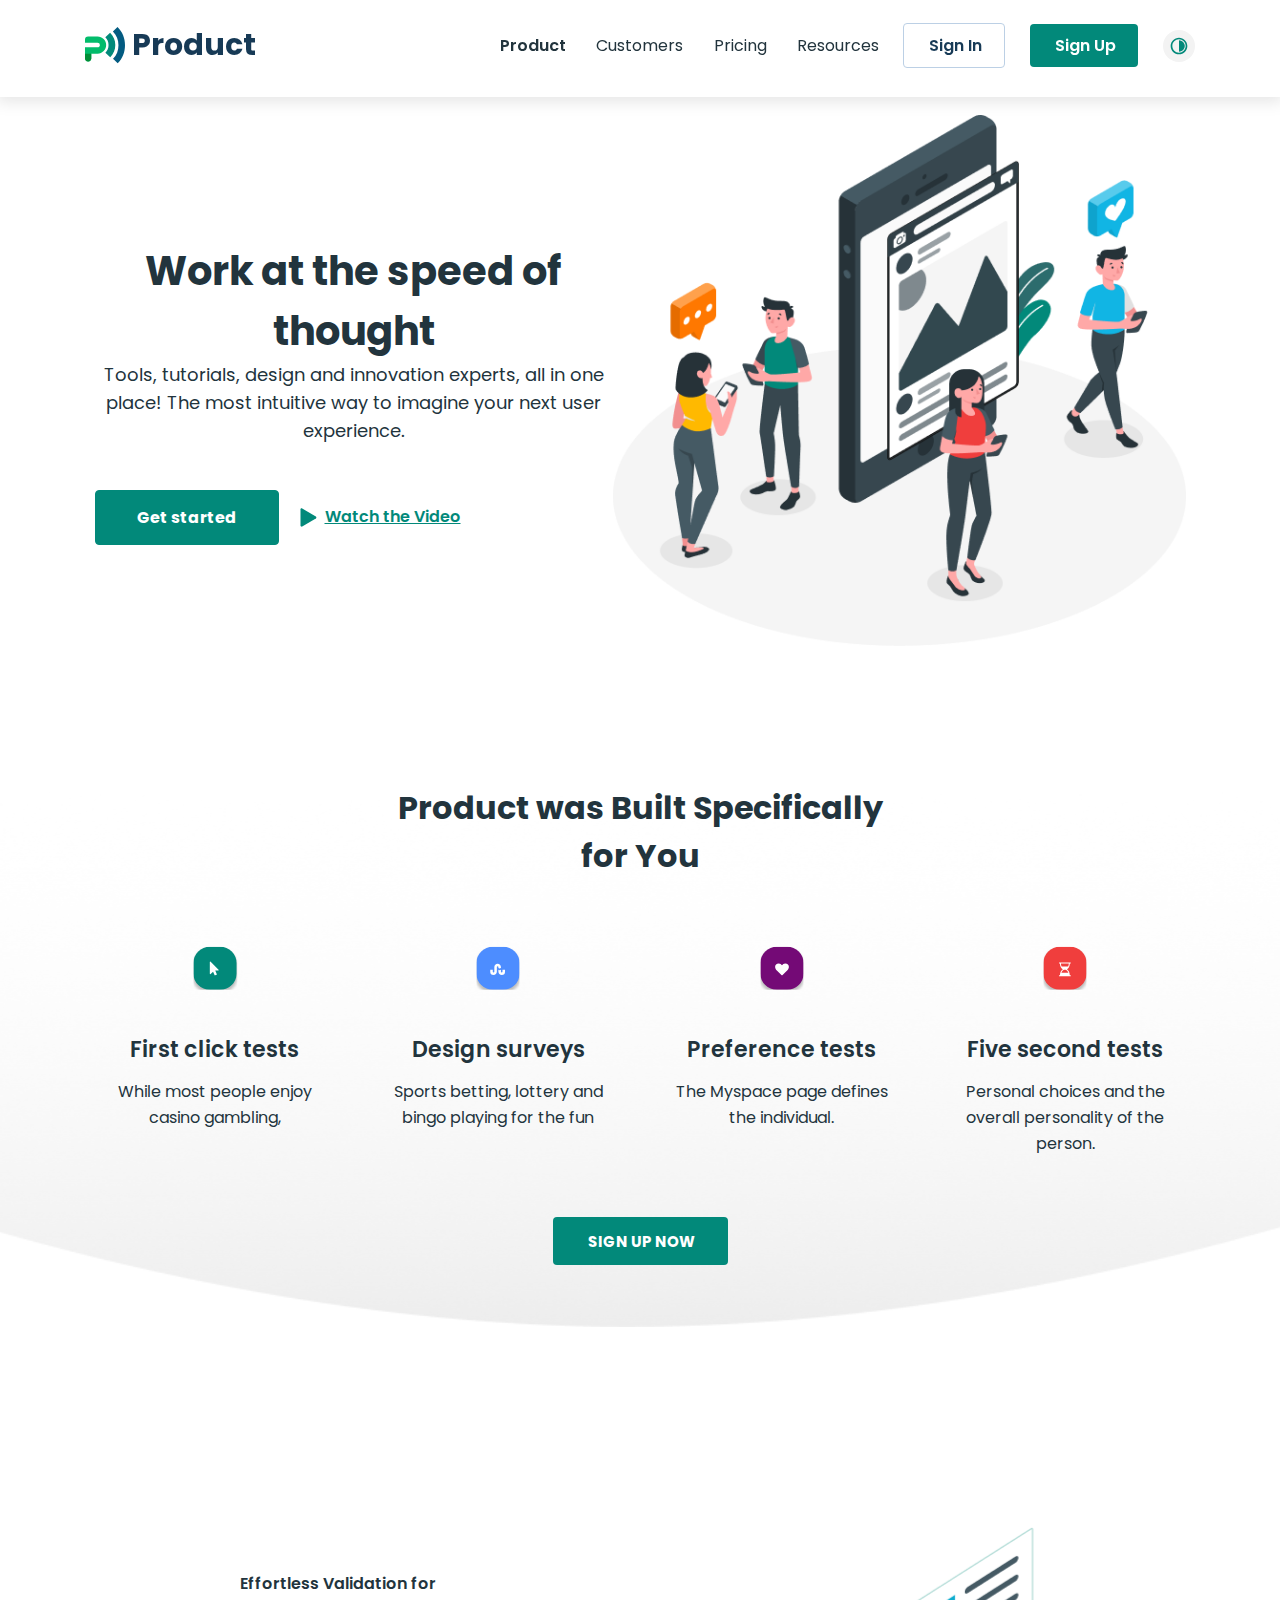
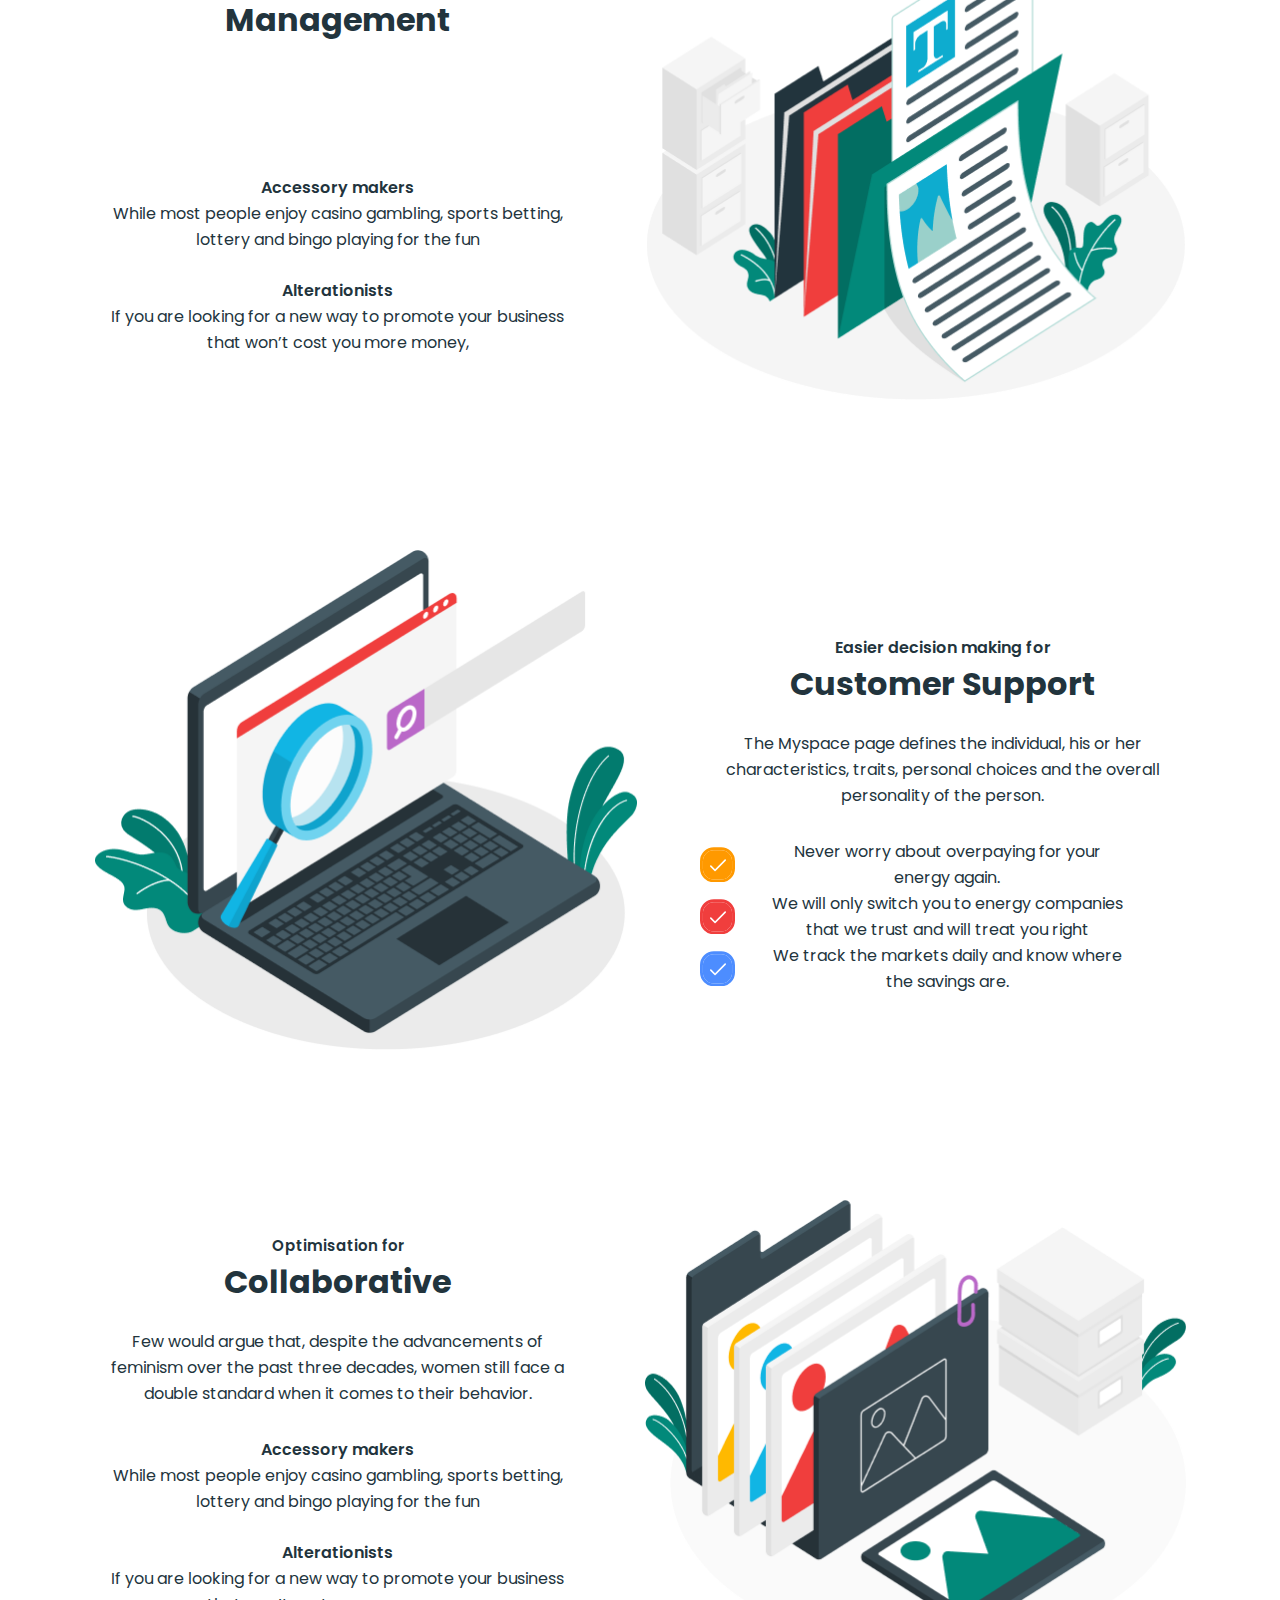
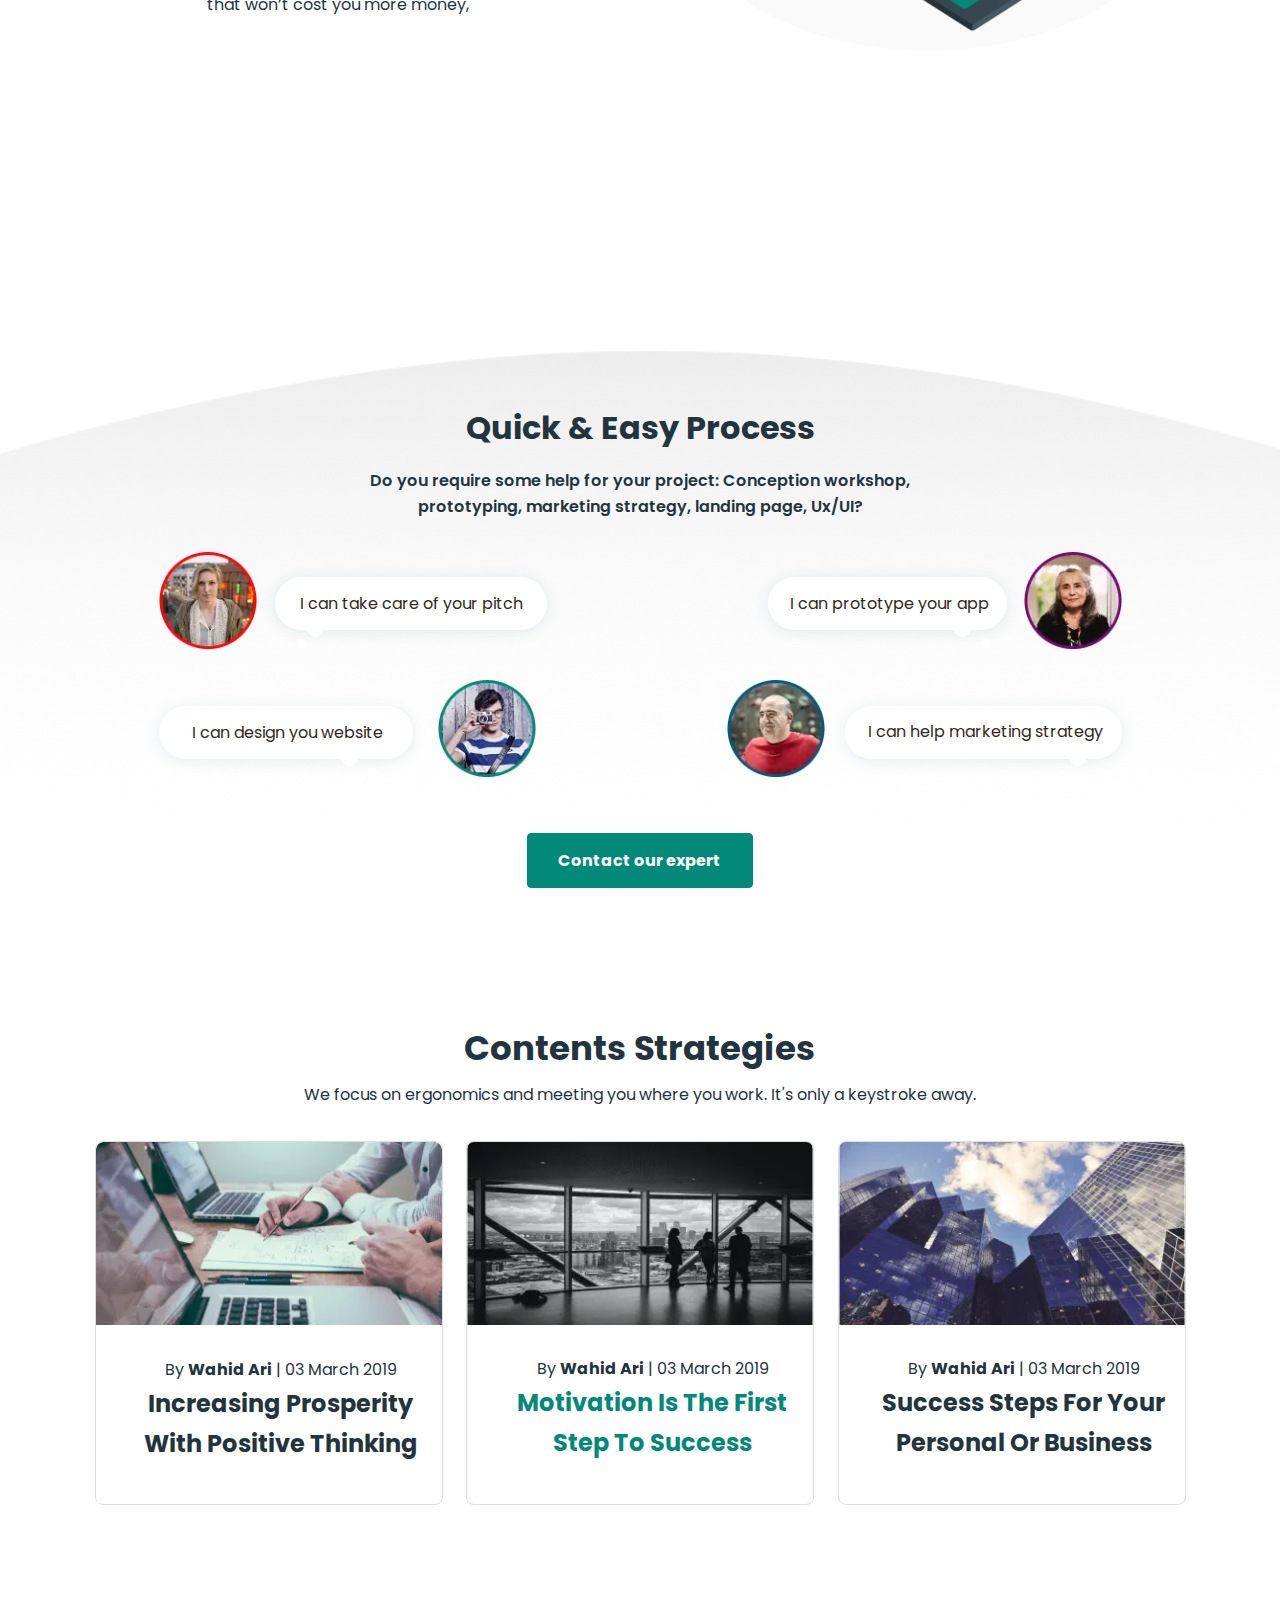
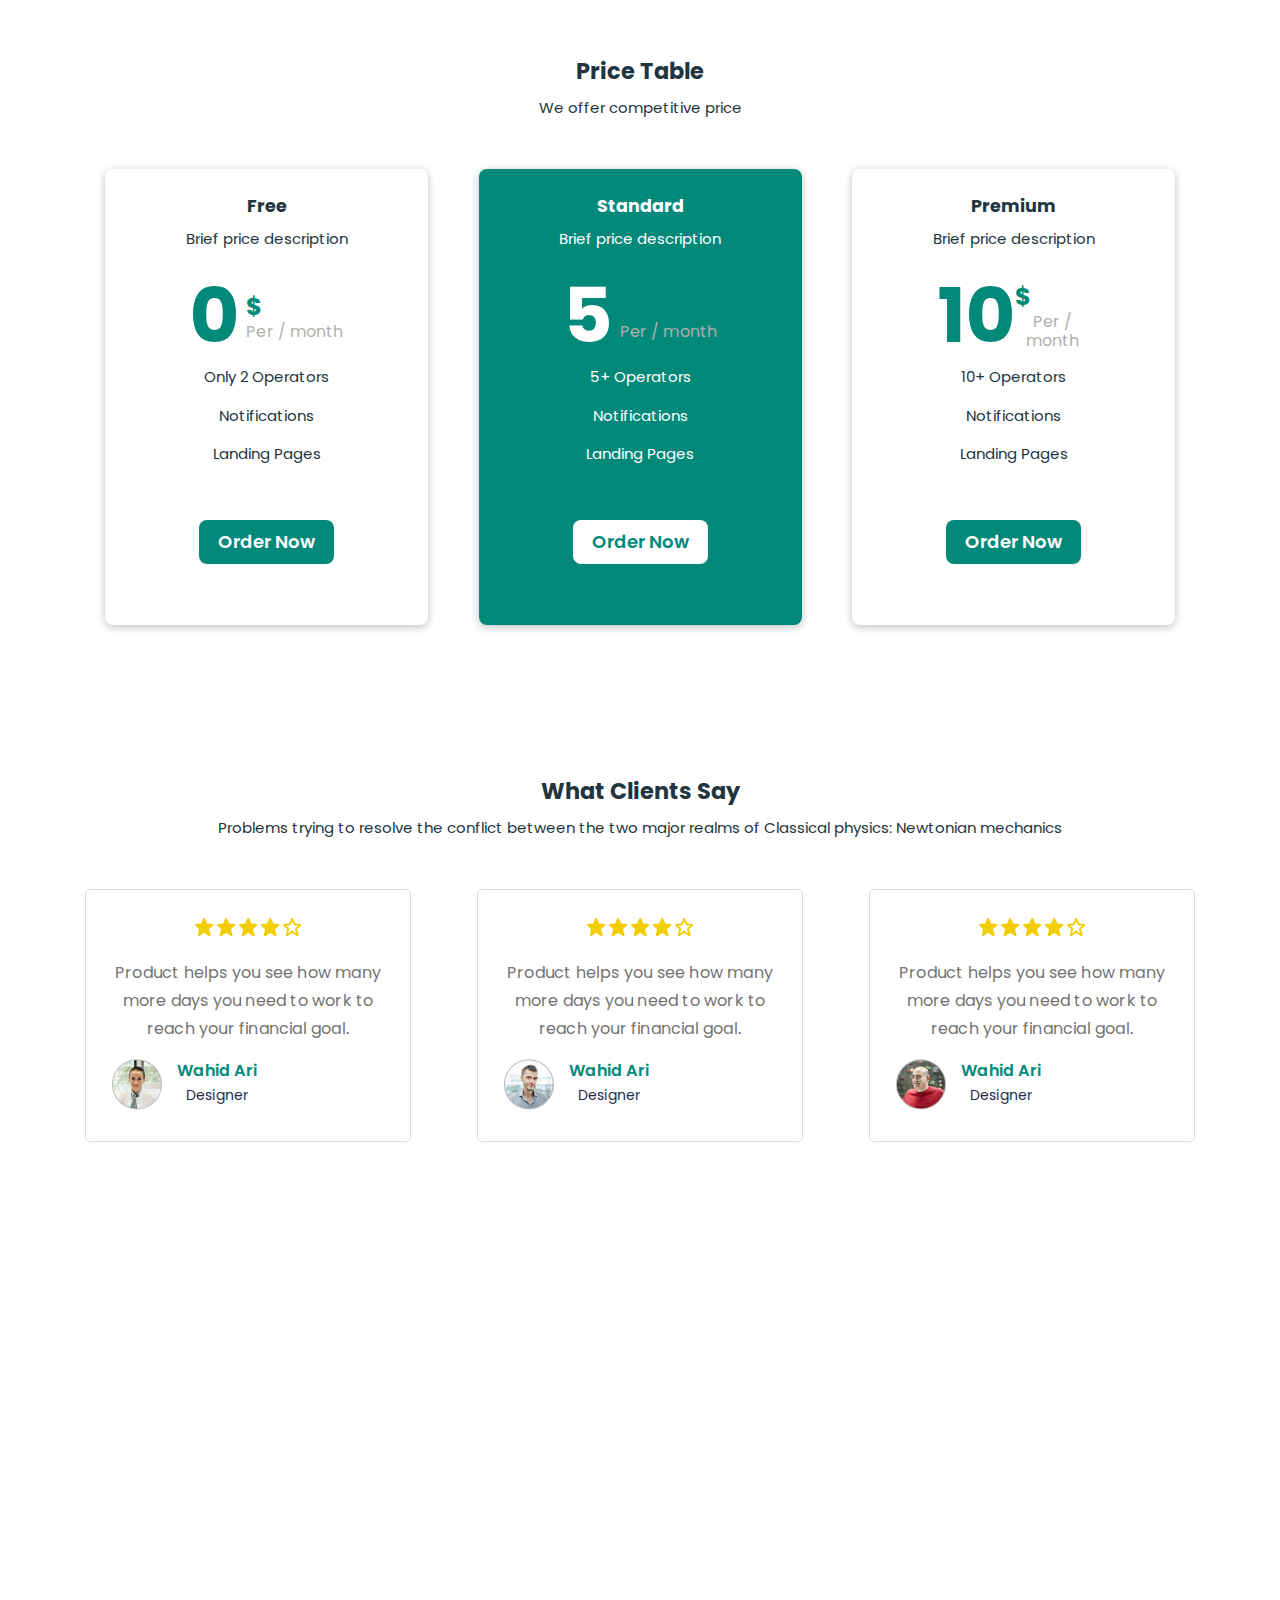
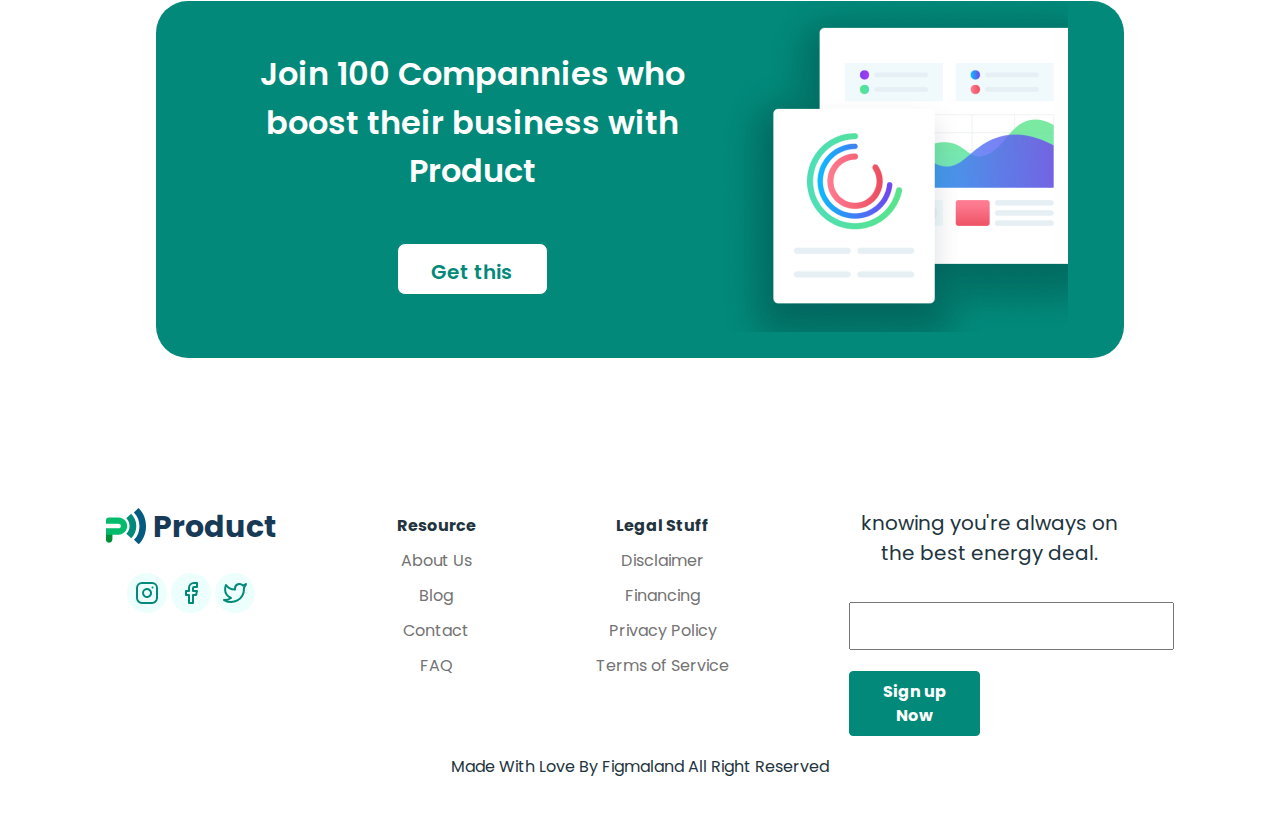
==== commit 636245c9: "finnaly finished exam maket" ====
--- a/index.html
+++ b/index.html
@@ -1,28 +1,34 @@
 <!DOCTYPE html>
 <html lang="en">
+
 <head>
     <meta charset="UTF-8">
     <meta http-equiv="X-UA-Compatible" content="IE=edge">
     <meta name="viewport" content="width=device-width, initial-scale=1.0">
     <title>MyProduct</title>
-    <link rel="stylesheet" href="css/main.css">
+    <!-- <link rel="stylesheet" href="css/main.css"> -->
+    <link rel="stylesheet" href="css/main.min.css">
 </head>
+
 <body class="night-theme" id="night">
 
-    
+
     <header class="header">
         <span class="header__shadow"></span>
-        
+
         <div class="header__container container">
 
-            <a href="/" class="header__logo logo white-color"><img src="img/logo.svg" alt="" class="header__logo-img logo__img"> <strong class="logo__text">Product</strong></a>
-            
+            <a href="/" class="header__logo logo white-color"><img src="img/logo.svg" alt="header logo"
+                    class="header__logo-img logo__img"> <strong class="logo__text">Product</strong></a>
+
             <div class="header__box">
                 <nav class="header__nav">
                     <ul class="header__list">
-                        <li class="header__item"><a href="#" class="header__item-link header__item-link--active white-color">Product</a></li>
+                        <li class="header__item"><a href="#"
+                                class="header__item-link header__item-link--active white-color">Product</a></li>
                         <li class="header__item"><a href="#" class="header__item-link white-color">Customers</a></li>
-                        <li class="header__item"><a href="pricing.html" class="header__item-link white-color">Pricing</a></li>
+                        <li class="header__item"><a href="pricing.html"
+                                class="header__item-link white-color">Pricing</a></li>
                         <li class="header__item"><a href="#" class="header__item-link white-color">Resources</a></li>
                     </ul>
                 </nav>
@@ -38,25 +44,26 @@
             <button class="header__burger">
                 <span class="header__burger-inner"></span>
             </button>
-            
+
             <span class="header__shadow"></span>
-            
+
         </div>
-        
+
     </header>
 
     <main>
-        
+
         <h1 class="visually-hidden">MyProduct site</h1>
-        
+
         <div class="intro">
             <div class="intro__container container">
-                
+
                 <div class="intro__content">
                     <h2 class="intro__title">Work at the speed
-                    of thought</h2>
-                    <p class="intro__description">Tools, tutorials, design and innovation experts, all in one place! The most intuitive way to imagine your next user
-                    experience.</p>
+                        of thought</h2>
+                    <p class="intro__description">Tools, tutorials, design and innovation experts, all in one place! The
+                        most intuitive way to imagine your next user
+                        experience.</p>
 
                     <div class="intro__buttons">
                         <button class="intro__button">Get started</button>
@@ -68,17 +75,498 @@
 
                 </div>
 
+
             </div>
         </div>
 
+        <section class="built">
+
+            <div class="built__container container">
+
+                <h2 class="built__title">Product was Built Specifically
+                    for You</h2>
+
+                <ol class="built__list">
+
+                    <li class="built__item built__item--first">
+                        <h3 class="built__item-title">First click tests</h3>
+                        <p class="built__item-description">While most people enjoy casino gambling,</p>
+                    </li>
+
+                    <li class="built__item built__item--design">
+                        <h3 class="built__item-title">Design surveys</h3>
+                        <p class="built__item-description">Sports betting, lottery and bingo playing for the fun</p>
+                    </li>
+
+                    <li class="built__item built__item--preference">
+                        <h3 class="built__item-title">Preference tests</h3>
+                        <p class="built__item-description">The Myspace page defines the individual.</p>
+                    </li>
+
+                    <li class="built__item built__item--five">
+                        <h3 class="built__item-title">Five second tests</h3>
+                        <p class="built__item-description">Personal choices and the overall personality of the person.
+                        </p>
+                    </li>
+
+                </ol>
+
+                <button class="button built__button">Sign up now</button>
+
+            </div>
+
+        </section>
+
+        <section class="benefits">
+            <div class="benefits__container container">
+
+                <h2 class="visually-hidden">Our benefits</h2>
+
+                <ul class="benefits__list">
+
+                    <li class="benefits__item benefits__item-management">
+
+                        <div class="benefits__item-content">
+                            <small class="benefits__item-validation">Effortless Validation for</small>
+                            <h3 class="benefits__item-managment-title">Management</h3>
+
+                            <p class="benefits__item-managment-description">The Myspace page defines the individual,
+                                his
+                                or her characteristics, traits, personal choices and the overall
+                                personality of the person.</p>
+
+                            <strong class="benefits__item-marker">Accessory makers</strong>
+                            <p class="benefits__item-marker-desc">While most people enjoy casino gambling, sports
+                                betting,
+                                lottery and bingo playing for the fun</p>
+                            <strong class="benefits__item-altereonist">
+                                Alterationists</strong>
+                            <p class="benefits__item-altereonist-desc">If you are looking for a new way to promote
+                                your
+                                business that won’t cost you more money,</p>
+                        </div>
+
+                    </li>
+                    <li class="benefits__item benefits__item-support">
+
+                        <div class="benefits__item-content">
+                            <small class="benefits__item-easier">Easier decision making for</small>
+                            <h3 class="benefits__item-support-title">Customer Support</h3>
+                            <p class="benefits__item-support-desc">The Myspace page defines the individual, his or
+                                her
+                                characteristics, traits, personal choices and the overall
+                                personality of the person.</p>
+                            <ul class="benefits__support-list">
+                                <li class="benefits__support-item benefits__support-item--orange">
+                                    <p class="benefits__support-desc">Never worry about overpaying for your energy
+                                        again.</p>
+                                </li>
+                                <li class="benefits__support-item benefits__support-item--red">
+                                    <p class="benefits__support-desc">We will only switch you to energy companies
+                                        that
+                                        we trust and will treat you right</p>
+                                </li>
+                                <li class="benefits__support-item benefits__support-item--blue">
+                                    <p class="benefits__support-desc">We track the markets daily and know where the
+                                        savings are.</p>
+                                </li>
+                            </ul>
+                        </div>
+
+                    </li>
+
+                    <li class="benefits__item benefits__item-collaborative">
+
+                        <div class="benefits__item-content">
+                            <small class="benefits__item-optimisation"> Optimisation for </small>
+                            <h3 class="benefits__item-collaborative-title">Collaborative</h3>
+                            <p class="benefits__item-collaborative-desc"> Few would argue that, despite the
+                                advancements
+                                of feminism over the past three decades, women still face a double
+                                standard when it comes to their behavior.</p>
+                            <strong class="benefits__item-marker">Accessory makers</strong>
+
+                            <p class="benefits__item-marker-desc">While most people enjoy casino gambling, sports
+                                betting,
+                                lottery and bingo playing for the fun</p>
+
+                            <strong class="benefits__item-altereonist">
+                                Alterationists</strong>
+                            <p class="benefits__item-altereonist-desc">If you are looking for a new way to promote
+                                your
+                                business that won’t cost you more money,</p>
+                        </div>
+
+                    </li>
+
+                </ul>
+
+            </div>
+        </section>
+
+        <section class="process">
+            <div class="process__container container">
+                <h2 class="process__title">Quick & Easy Process</h2>
+                <p class="process__description">Do you require some help for your project: Conception
+                    workshop,
+                    prototyping, marketing strategy, landing page, Ux/UI?</p>
+
+                <ul class="process__list">
+                    <li class="process__item process__item--woman">
+
+                        <picture class="process__img">
+                            <source media="(max-width: 768px)" type="image/webp"
+                                srcset="img/process-woman-mobile.webp 1x, img/process-woman-mobile@2x.webp 2x">
+
+                            <source type="image/webp" srcset="img/process-woman.webp 1x, img/process-woman@2x.webp 2x">
+
+                            <source type="image/img" media="(max-width: 768px)"
+                                srcset="img/process-woman-mobile@2x.png 2x, img/process-woman-mobile.png 1x">
+
+                            <img class="process__img" src="img/process-woman.png" alt="process image"
+                                srcset="img/process-woman@2x.png 2x, img/process-woman.png" width="98" height="98">
+                        </picture>
+
+                        <blockquote class="process__quote">I can take care of your pitch</blockquote>
+
+                    </li>
+                    <li class="process__item process__item--old-woman">
+
+                        <picture class="process__img">
+                            <source media="(max-width: 768px)" type="image/webp"
+                                srcset="img/process-old-woman-mobile.webp 1x, img/process-old-woman-mobile@2x.webp 2x">
+
+                            <source type="image/webp"
+                                srcset="img/process-old-woman.webp 1x, img/process-old-woman@2x.webp 2x">
+
+                            <source type="image/img" media="(max-width: 768px)"
+                                srcset="img/process-old-woman-mobile@2x.png 2x, img/process-old-woman-mobile.png 1x">
+
+                            <img class="process__img" src="img/process-old-woman.png" alt="process image"
+                                srcset="img/process-old-woman@2x.png 2x, img/process-old-woman.png" width="98"
+                                height="98">
+                        </picture>
+
+                        <blockquote class="process__quote">I can prototype your app</blockquote>
+
+                    </li>
+                    <li class="process__item process__item--guy">
+
+                        <picture class="process__img">
+                            <source media="(max-width: 768px)" type="image/webp"
+                                srcset="img/process-guy-mobile.webp 1x, img/process-guy-mobile@2x.webp 2x">
+
+                            <source type="image/webp" srcset="img/process-guy.webp 1x, img/process-guy@2x.webp 2x">
+
+                            <source type="image/img" media="(max-width: 768px)"
+                                srcset="img/process-guy-mobile@2x.png 2x, img/process-guy-mobile.png 1x">
+
+                            <img class="process__img" src="img/process-guy.png" alt="process image"
+                                srcset="img/process-guy@2x.png 2x, img/process-guy.png" width="98" height="98">
+                        </picture>
+
+                        <blockquote class="process__quote">I can design you website</blockquote>
+
+                    </li>
+                    <li class="process__item process__item--old-man">
+
+                        <picture class="process__img">
+                            <source media="(max-width: 768px)" type="image/webp"
+                                srcset="img/process-old-man-mobile.webp 1x, img/process-old-man-mobile@2x.webp 2x">
+
+                            <source type="image/webp"
+                                srcset="img/process-old-man.webp 1x, img/process-old-man@2x.webp 2x">
+
+                            <source type="image/img" media="(max-width: 768px)"
+                                srcset="img/process-old-man-mobile@2x.png 2x, img/process-old-man-mobile.png 1x">
+
+                            <img class="process__img" src="img/process-old-man.png" alt="process image"
+                                srcset="img/process-old-man@2x.png 2x, img/process-old-man.png" width="98" height="98">
+                        </picture>
+
+                        <blockquote class="process__quote">I can help marketing strategy</blockquote>
+
+                    </li>
+                </ul>
+
+                <button class="button process__button">Contact our expert</button>
+            </div>
+        </section>
+        <section class="strategy">
+            <div class="strategy__conainer container">
+                <h2 class="strategy__title">Contents Strategies</h2>
+                <p class="strategy__description">We focus on ergonomics and meeting you where you work. It's
+                    only a keystroke away.</p>
+                <ol class="strategy__list">
+                    <li class="strategy__item">
+
+                        <picture class="strategy__img">
+
+                            <source type="image/webp"
+                                srcset="img/strategy-increasing.webp 1x, img/strategy-increasing@2x.webp 2x">
+
+                            <img class="strategy__img" src="img/strategy-increasing.jpg" alt="strategy image"
+                                srcset="img/strategy-increasing@2x.jpg 2x, img/strategy-increasing.jpg" width="445"
+                                height="445">
+                        </picture>
+
+                        <div class="strategy__content">
+                            <h3 class="strategy__item-title">By <span>Wahid Ari</span> | 03 March 2019</h3>
+
+                            <p class="strategy__item-description">Increasing Prosperity With Positive Thinking
+                            </p>
+                        </div>
+
+                    </li>
+                    <li class="strategy__item strategy__item--active">
+
+                        <picture class="strategy__img">
+
+                            <source type="image/webp"
+                                srcset="img/strategy-motivation.webp 1x, img/strategy-motivation@2x.webp 2x">
+
+                            <img class="strategy__img" src="img/strategy-motivation.jpg" alt="strategy image"
+                                srcset="img/strategy-motivation@2x.jpg 2x, img/strategy-motivation.jpg" width="445"
+                                height="445">
+                        </picture>
+
+                        <div class="strategy__content">
+                            <h3 class="strategy__item-title">By <span>Wahid Ari</span> | 03 March 2019</h3>
+
+                            <p class="strategy__item-description">Motivation Is The First Step To Success</p>
+                        </div>
+
+                    </li>
+                    <li class="strategy__item">
+
+                        <picture class="strategy__img">
+
+                            <source type="image/webp"
+                                srcset="img/strategy-success.webp 1x, img/strategy-success@2x.webp 2x">
+
+                            <img class="strategy__img" src="img/strategy-success.jpg" alt="strategy image"
+                                srcset="img/strategy-success@2x.jpg 2x, img/strategy-success.jpg" width="445"
+                                height="445">
+                        </picture>
+
+                        <div class="strategy__content">
+                            <h3 class="strategy__item-title">By <span>Wahid Ari</span> | 03 March 2019</h3>
+
+                            <p class="strategy__item-description">Success Steps For Your Personal Or Business
+                            </p>
+                        </div>
+
+                    </li>
+                </ol>
+
+                <div class="strategy__carousel">
+                    <span class="strategy__switcher"></span>
+                    <span class="strategy__switcher strategy__switcher--active"></span>
+                    <span class="strategy__switcher"></span>
+                </div>
+            </div>
+        </section>
+
+        <!-- Dilmurod's sections start -->
+
+        <!-- pricing section -->
+        <section class="pricing">
+            <div class="pricing__container container">
+                <h2 class="pricing__title">Price Table</h2>
+                <p class="pricing__subtitle">We offer competitive price</p>
+
+                <ul class="pricing__list">
+                    <li class="pricing__item">
+                        <h3 class="pricing__free-title">Free</h3>
+                        <p class="pricing__free-description">Brief price description</p>
+                        <div class="pricing__table">
+                            <strong class="pricing__cost">0</strong>
+                            <span class="pricing__month">
+                                <strong>$</strong>
+                                <small>Per / month</small>
+                            </span>
+                        </div>
+                        <p class="pricing__free-descriptions">Only 2 Operators</p>
+                        <p class="pricing__free-descriptions">Notifications</p>
+                        <p class="pricing__free-descriptions">Landing Pages</p>
+                        <button class="pricing__button">Order Now</button>
+                    </li>
+
+                    <li class="pricing__item--active">
+                        <h3 class="pricing__free-title">Standard</h3>
+                        <p class="pricing__free-description">Brief price description</p>
+                        <div class="pricing__table">
+                            <strong class="pricing__cost--active">5</strong>
+                            <span class="pricing__month">
+                                <strong>$</strong>
+                                <small>Per / month</small>
+                            </span>
+                        </div>
+                        <p class="pricing__free-descriptions">5+ Operators</p>
+                        <p class="pricing__free-descriptions">Notifications</p>
+                        <p class="pricing__free-descriptions">Landing Pages</p>
+                        <button class="pricing__button--active">Order Now</button>
+                    </li>
+
+                    <li class="pricing__item">
+                        <h3 class="pricing__free-title">Premium</h3>
+                        <p class="pricing__free-description">Brief price description</p>
+                        <div class="pricing__table">
+                            <strong class="pricing__cost">10</strong>
+                            <span class="pricing__month">
+                                <strong>$</strong>
+                                <small>Per / month</small>
+                            </span>
+                        </div>
+                        <p class="pricing__free-descriptions">10+ Operators</p>
+                        <p class="pricing__free-descriptions">Notifications</p>
+                        <p class="pricing__free-descriptions">Landing Pages</p>
+                        <button class="pricing__button">Order Now</button>
+                    </li>
+
+                </ul>
+            </div>
+        </section>
+        <!-- testimonials section -->
+
+        <section class="testimonials">
+            <div class="testimonials__container container">
+                <h2 class="testimonials__title">What Clients Say</h2>
+                <p class="testimonials__subtitle">Problems trying to resolve the conflict between
+                    the two major realms of Classical physics: Newtonian mechanics </p>
+                <ul class="testimonials__list">
+                    <li class="testimonials__item">
+                        <p class="testimonials__description">Product helps you see how many
+                            more days you need to work to
+                            reach your financial goal.</p>
+                        <div class="testimonials__human">
+                            <picture class="testimonials__person">
+                                <source type="image/girl.webp" srcset="img/girl.webp 1x, img/girl.@2x.webp 2x">
+                                <img class="testimonials__person" src="img/girl.png" alt="benefits use"
+                                    srcset="img/girl.@2x.png 2x, img/girl.png" width="50" height="50">
+                            </picture>
+
+                            <div class="testimonials__human-info">
+                                <h4 class="person-name">Wahid Ari</h4>
+                                <h5 class="person-job">Designer</h5>
+                            </div>
+                        </div>
+                    </li>
+                    <li class="testimonials__item">
+                        <p class="testimonials__description">Product helps you see how many
+                            more days you need to work to
+                            reach your financial goal.</p>
+                        <div class="testimonials__human">
+                            <picture class="testimonials__person">
+                                <source type="image/boy.webp" srcset="img/boy.webp 1x, img/boy.@2x.webp 2x">
+                                <img class="testimonials__person" src="img/boy.png" alt="benefits use"
+                                    srcset="img/boy.@2x.png 2x, img/boy.png" width="50" height="50">
+                            </picture>
+                            <div class="testimonials__human-info">
+                                <h4 class="person-name">Wahid Ari</h4>
+                                <h5 class="person-job">Designer</h5>
+                            </div>
+                        </div>
+
+                    </li>
+                    <li class="testimonials__item">
+                        <p class="testimonials__description">Product helps you see how many
+                            more days you need to work to
+                            reach your financial goal.</p>
+
+                        <div class="testimonials__human">
+                            <picture class="testimonials__person">
+                                <source type="image/men.webp" srcset="img/men.webp 1x, img/men.@2x.webp 2x">
+                                <img class="testimonials__person" src="img/men.png" alt="benefits use"
+                                    srcset="img/men.@2x.png 2x, img/men.png" width="50" height="50">
+                            </picture>
+                            <div class="testimonials__human-info">
+                                <h4 class="person-name">Wahid Ari</h4>
+                                <h5 class="person-job">Designer</h5>
+                            </div>
+                        </div>
+
+                    </li>
+                </ul>
+            </div>
+        </section>
+        <section class="cta">
+            <div class="cta__container container">
+                <h2 class="visually-hidden">My product cta</h2>
+                <div class="cta__content">
+                    <p class="cta__desc">Join 100 Compannies who boost their business with Product</p>
+                    <button class="cta__button button">Get this</button>
+
+                </div>
+
+            </div>
+        </section>
+
     </main>
 
-    <footer>
-        
+    <footer class="footer">
+        <div class="footer__container container">
+            <ul class="footer__list">
+                <li class="footer__item">
+                    <a class="logo footer__logo" href="/"><img class="logo__img" src="img/logo.svg" alt="logo"><strong
+                            class="logo__text">Product</strong></a>
+                    <div class="footer__socials">
+                        <a href="#" class="footer__social">
+                            <svg class="footer__social-img" width="40" height="41" fill="none"
+                                xmlns="http://www.w3.org/2000/svg">
+                                <circle cx="20" cy="20.016" r="20" fill="#EDFFFC" />
+                                <path
+                                    d="M25 10.016H15a5 5 0 0 0-5 5v10a5 5 0 0 0 5 5h10a5 5 0 0 0 5-5v-10a5 5 0 0 0-5-5Z"
+                                    stroke="#02897A" stroke-width="2" stroke-linecap="round" stroke-linejoin="round" />
+                                <path d="M24 19.386a4 4 0 1 1-7.913 1.173A4 4 0 0 1 24 19.386ZM25.5 14.516h.01"
+                                    stroke="#02897A" stroke-width="2" stroke-linecap="round" stroke-linejoin="round" />
+                            </svg>
+                        </a>
+                        <a href="#" class="footer__social">
+                            <svg class="footer__social-img" width="40" height="40" fill="none"
+                                xmlns="http://www.w3.org/2000/svg">
+                                <circle cx="20" cy="20" r="20" fill="#EDFFFC" />
+                                <path d="M26 10h-3a5 5 0 0 0-5 5v3h-3v4h3v8h4v-8h3l1-4h-4v-3a1 1 0 0 1 1-1h3v-4Z"
+                                    stroke="#02897A" stroke-width="2" stroke-linecap="round" stroke-linejoin="round" />
+                            </svg>
+                        </a>
+                        <a href="#" class="footer__social">
+                            <svg class="footer__social-img" width="40" height="40" fill="none"
+                                xmlns="http://www.w3.org/2000/svg">
+                                <circle cx="20" cy="20" r="20" fill="#EDFFFC" />
+                                <path
+                                    d="M31 11.01a10.902 10.902 0 0 1-3.14 1.53 4.48 4.48 0 0 0-7.86 3v1a10.66 10.66 0 0 1-9-4.53s-4 9 5 13a11.64 11.64 0 0 1-7 2c9 5 20 0 20-11.5 0-.278-.028-.556-.08-.83A7.72 7.72 0 0 0 31 11.01v0Z"
+                                    stroke="#02897A" stroke-width="2" stroke-linecap="round" stroke-linejoin="round" />
+                            </svg>
+                        </a>
+                    </div>
+                </li>
+                <li class="footer__item footer__item-resource">
+                    <a href="" class="footer__link"><strong class="footer__head">Resource</strong></a>
+                    <a href="" class="footer__link">About Us</a>
+                    <a href="" class="footer__link">Blog</a>
+                    <a href="" class="footer__link">Contact</a>
+                    <a href="" class="footer__link">FAQ</a>
+                </li>
+                <li class="footer__item footer__item-legal">
+                    <a href="" class="footer__link"><strong class="footer__head">Legal Stuff</strong></a>
+                    <a href="" class="footer__link">Disclaimer</a>
+                    <a href="" class="footer__link">Financing</a>
+                    <a href="" class="footer__link">Privacy Policy</a>
+                    <a href="" class="footer__link">Terms of Service</a>
+                </li>
+                <li class="footer__item">
+                    <p class="footer__description">knowing you're always on the best energy deal.</p>
+                    <input class="footer__input" type="text">
+                    <button class="footer__btn">Sign up Now</button>
+                </li>
+            </ul>
+            <p class="footer__end">Made With Love By Figmaland All Right Reserved</p>
+        </div>
     </footer>
 
     <script src="js/main.js"></script>
-    <script src="js/faqs.js"></script>
-    
+
 </body>
+
 </html>--- a/css/main.css
+++ b/css/main.css
@@ -1,3 +1,346 @@
+/*! normalize.css v8.0.1 | MIT License | github.com/necolas/normalize.css */
+/* Document
+   ========================================================================== */
+/**
+ * 1. Correct the line height in all browsers.
+ * 2. Prevent adjustments of font size after orientation changes in iOS.
+ */
+html {
+  line-height: 1.15;
+  /* 1 */
+  -webkit-text-size-adjust: 100%;
+  /* 2 */
+}
+
+/* Sections
+   ========================================================================== */
+/**
+ * Remove the margin in all browsers.
+ */
+body {
+  margin: 0;
+}
+
+/**
+ * Render the `main` element consistently in IE.
+ */
+main {
+  display: block;
+}
+
+/**
+ * Correct the font size and margin on `h1` elements within `section` and
+ * `article` contexts in Chrome, Firefox, and Safari.
+ */
+h1 {
+  font-size: 2em;
+  margin: 0.67em 0;
+}
+
+/* Grouping content
+   ========================================================================== */
+/**
+ * 1. Add the correct box sizing in Firefox.
+ * 2. Show the overflow in Edge and IE.
+ */
+hr {
+  -webkit-box-sizing: content-box;
+          box-sizing: content-box;
+  /* 1 */
+  height: 0;
+  /* 1 */
+  overflow: visible;
+  /* 2 */
+}
+
+/**
+ * 1. Correct the inheritance and scaling of font size in all browsers.
+ * 2. Correct the odd `em` font sizing in all browsers.
+ */
+pre {
+  font-family: monospace, monospace;
+  /* 1 */
+  font-size: 1em;
+  /* 2 */
+}
+
+/* Text-level semantics
+   ========================================================================== */
+/**
+ * Remove the gray background on active links in IE 10.
+ */
+a {
+  background-color: transparent;
+}
+
+/**
+ * 1. Remove the bottom border in Chrome 57-
+ * 2. Add the correct text decoration in Chrome, Edge, IE, Opera, and Safari.
+ */
+abbr[title] {
+  border-bottom: none;
+  /* 1 */
+  text-decoration: underline;
+  /* 2 */
+  -webkit-text-decoration: underline dotted;
+          text-decoration: underline dotted;
+  /* 2 */
+}
+
+/**
+ * Add the correct font weight in Chrome, Edge, and Safari.
+ */
+b,
+strong {
+  font-weight: bolder;
+}
+
+/**
+ * 1. Correct the inheritance and scaling of font size in all browsers.
+ * 2. Correct the odd `em` font sizing in all browsers.
+ */
+code,
+kbd,
+samp {
+  font-family: monospace, monospace;
+  /* 1 */
+  font-size: 1em;
+  /* 2 */
+}
+
+/**
+ * Add the correct font size in all browsers.
+ */
+small {
+  font-size: 80%;
+}
+
+/**
+ * Prevent `sub` and `sup` elements from affecting the line height in
+ * all browsers.
+ */
+sub,
+sup {
+  font-size: 75%;
+  line-height: 0;
+  position: relative;
+  vertical-align: baseline;
+}
+
+sub {
+  bottom: -0.25em;
+}
+
+sup {
+  top: -0.5em;
+}
+
+/* Embedded content
+   ========================================================================== */
+/**
+ * Remove the border on images inside links in IE 10.
+ */
+img {
+  border-style: none;
+}
+
+/* Forms
+   ========================================================================== */
+/**
+ * 1. Change the font styles in all browsers.
+ * 2. Remove the margin in Firefox and Safari.
+ */
+button,
+input,
+optgroup,
+select,
+textarea {
+  font-family: inherit;
+  /* 1 */
+  font-size: 100%;
+  /* 1 */
+  line-height: 1.15;
+  /* 1 */
+  margin: 0;
+  /* 2 */
+}
+
+/**
+ * Show the overflow in IE.
+ * 1. Show the overflow in Edge.
+ */
+button,
+input {
+  /* 1 */
+  overflow: visible;
+}
+
+/**
+ * Remove the inheritance of text transform in Edge, Firefox, and IE.
+ * 1. Remove the inheritance of text transform in Firefox.
+ */
+button,
+select {
+  /* 1 */
+  text-transform: none;
+}
+
+/**
+ * Correct the inability to style clickable types in iOS and Safari.
+ */
+button,
+[type="button"],
+[type="reset"],
+[type="submit"] {
+  -webkit-appearance: button;
+}
+
+/**
+ * Remove the inner border and padding in Firefox.
+ */
+button::-moz-focus-inner,
+[type="button"]::-moz-focus-inner,
+[type="reset"]::-moz-focus-inner,
+[type="submit"]::-moz-focus-inner {
+  border-style: none;
+  padding: 0;
+}
+
+/**
+ * Restore the focus styles unset by the previous rule.
+ */
+button:-moz-focusring,
+[type="button"]:-moz-focusring,
+[type="reset"]:-moz-focusring,
+[type="submit"]:-moz-focusring {
+  outline: 1px dotted ButtonText;
+}
+
+/**
+ * Correct the padding in Firefox.
+ */
+fieldset {
+  padding: 0.35em 0.75em 0.625em;
+}
+
+/**
+ * 1. Correct the text wrapping in Edge and IE.
+ * 2. Correct the color inheritance from `fieldset` elements in IE.
+ * 3. Remove the padding so developers are not caught out when they zero out
+ *    `fieldset` elements in all browsers.
+ */
+legend {
+  -webkit-box-sizing: border-box;
+          box-sizing: border-box;
+  /* 1 */
+  color: inherit;
+  /* 2 */
+  display: table;
+  /* 1 */
+  max-width: 100%;
+  /* 1 */
+  padding: 0;
+  /* 3 */
+  white-space: normal;
+  /* 1 */
+}
+
+/**
+ * Add the correct vertical alignment in Chrome, Firefox, and Opera.
+ */
+progress {
+  vertical-align: baseline;
+}
+
+/**
+ * Remove the default vertical scrollbar in IE 10+.
+ */
+textarea {
+  overflow: auto;
+}
+
+/**
+ * 1. Add the correct box sizing in IE 10.
+ * 2. Remove the padding in IE 10.
+ */
+[type="checkbox"],
+[type="radio"] {
+  -webkit-box-sizing: border-box;
+          box-sizing: border-box;
+  /* 1 */
+  padding: 0;
+  /* 2 */
+}
+
+/**
+ * Correct the cursor style of increment and decrement buttons in Chrome.
+ */
+[type="number"]::-webkit-inner-spin-button,
+[type="number"]::-webkit-outer-spin-button {
+  height: auto;
+}
+
+/**
+ * 1. Correct the odd appearance in Chrome and Safari.
+ * 2. Correct the outline style in Safari.
+ */
+[type="search"] {
+  -webkit-appearance: textfield;
+  /* 1 */
+  outline-offset: -2px;
+  /* 2 */
+}
+
+/**
+ * Remove the inner padding in Chrome and Safari on macOS.
+ */
+[type="search"]::-webkit-search-decoration {
+  -webkit-appearance: none;
+}
+
+/**
+ * 1. Correct the inability to style clickable types in iOS and Safari.
+ * 2. Change font properties to `inherit` in Safari.
+ */
+::-webkit-file-upload-button {
+  -webkit-appearance: button;
+  /* 1 */
+  font: inherit;
+  /* 2 */
+}
+
+/* Interactive
+   ========================================================================== */
+/*
+ * Add the correct display in Edge, IE 10+, and Firefox.
+ */
+details {
+  display: block;
+}
+
+/*
+ * Add the correct display in all browsers.
+ */
+summary {
+  display: list-item;
+}
+
+/* Misc
+   ========================================================================== */
+/**
+ * Add the correct display in IE 10+.
+ */
+template {
+  display: none;
+}
+
+/**
+ * Add the correct display in IE 10.
+ */
+[hidden] {
+  display: none;
+}
+
 /* poppins-regular - latin */
 @font-face {
   font-family: 'Poppins';
@@ -102,6 +445,141 @@
   max-width: 1131px;
   margin: 0 auto;
   padding: 0 20px;
+}
+
+.button {
+  color: #fff;
+  background-color: #02897A;
+  border: 1px solid transparent;
+  border-radius: 4px;
+  padding: 10px 22px 9px 25px;
+}
+
+.button:hover {
+  cursor: pointer;
+  color: #02897A;
+  background-color: transparent;
+  border: 1px solid #02897A;
+}
+
+.logo {
+  width: 171px;
+  display: -webkit-box;
+  display: -ms-flexbox;
+  display: flex;
+  -webkit-box-align: center;
+      -ms-flex-align: center;
+          align-items: center;
+  -webkit-box-pack: justify;
+      -ms-flex-pack: justify;
+          justify-content: space-between;
+}
+
+.logo__img {
+  width: 40px;
+  height: 36.36px;
+}
+
+.logo__text {
+  font-family: 'poppins', sans-serif;
+  font-weight: 700;
+  font-size: 30px;
+  line-height: 28px;
+  color: #173A56;
+}
+
+@media only screen and (max-width: 1131px) {
+  .logo {
+    width: 160px;
+    -webkit-box-pack: unset;
+        -ms-flex-pack: unset;
+            justify-content: unset;
+  }
+  .logo__text {
+    margin-left: 12px;
+  }
+}
+
+.header__list {
+  list-style: none;
+  margin: 0;
+  padding: 0;
+  width: 379px;
+  margin: 0;
+  display: -webkit-box;
+  display: -ms-flexbox;
+  display: flex;
+  -webkit-box-pack: justify;
+      -ms-flex-pack: justify;
+          justify-content: space-between;
+}
+
+.header__item-link {
+  font-family: 'poppins', sans-serif;
+  font-weight: 500;
+  font-size: 16px;
+  line-height: 28px;
+  color: #22343D;
+}
+
+.header__item-link:hover {
+  font-weight: 600;
+}
+
+.header__item-link--active {
+  font-family: 'poppins', sans-serif;
+  font-weight: 600;
+  font-size: 16px;
+  line-height: 28px;
+}
+
+@media only screen and (max-width: 1131px) {
+  .header__list {
+    width: 300px;
+    margin-right: 0;
+    padding: 0 7px;
+  }
+  .header__item-link {
+    font-family: 'poppins', sans-serif;
+    font-weight: 500;
+    font-size: 13px;
+    line-height: 22px;
+  }
+  .header__item-link--active {
+    font-weight: 600;
+  }
+}
+
+@media only screen and (max-width: 768px) {
+  .header__list {
+    -webkit-box-orient: vertical;
+    -webkit-box-direction: normal;
+        -ms-flex-direction: column;
+            flex-direction: column;
+    margin: 0;
+    padding: 0;
+  }
+  .header__item-link {
+    margin: 0;
+    padding: 0;
+    font-family: 'poppins', sans-serif;
+    font-weight: 600;
+    font-size: 27px;
+    line-height: 54px;
+    color: #fff;
+    padding-bottom: 5px;
+  }
+  .header__item-link:hover {
+    -webkit-transform: scale(1.2);
+            transform: scale(1.2);
+    -webkit-transition: -webkit-transform 0.4s;
+    transition: -webkit-transform 0.4s;
+    transition: transform 0.4s;
+    transition: transform 0.4s, -webkit-transform 0.4s;
+  }
+  .header__item-link--active {
+    font-weight: 700;
+  }
 }
 
 @-webkit-keyframes to-left {
@@ -404,126 +882,6 @@
   }
 }
 
-.header__list {
-  list-style: none;
-  margin: 0;
-  padding: 0;
-  width: 379px;
-  margin: 0;
-  display: -webkit-box;
-  display: -ms-flexbox;
-  display: flex;
-  -webkit-box-pack: justify;
-      -ms-flex-pack: justify;
-          justify-content: space-between;
-}
-
-.header__item-link {
-  font-family: 'poppins', sans-serif;
-  font-weight: 500;
-  font-size: 16px;
-  line-height: 28px;
-  color: #22343D;
-}
-
-.header__item-link:hover {
-  font-weight: 600;
-}
-
-.header__item-link--active {
-  font-family: 'poppins', sans-serif;
-  font-weight: 600;
-  font-size: 16px;
-  line-height: 28px;
-}
-
-@media only screen and (max-width: 1131px) {
-  .header__list {
-    width: 300px;
-    margin-right: 0;
-    padding: 0 7px;
-  }
-  .header__item-link {
-    font-family: 'poppins', sans-serif;
-    font-weight: 500;
-    font-size: 13px;
-    line-height: 22px;
-  }
-  .header__item-link--active {
-    font-weight: 600;
-  }
-}
-
-@media only screen and (max-width: 768px) {
-  .header__list {
-    -webkit-box-orient: vertical;
-    -webkit-box-direction: normal;
-        -ms-flex-direction: column;
-            flex-direction: column;
-    margin: 0;
-    padding: 0;
-  }
-  .header__item-link {
-    margin: 0;
-    padding: 0;
-    font-family: 'poppins', sans-serif;
-    font-weight: 600;
-    font-size: 27px;
-    line-height: 54px;
-    color: #fff;
-    padding-bottom: 5px;
-  }
-  .header__item-link:hover {
-    -webkit-transform: scale(1.2);
-            transform: scale(1.2);
-    -webkit-transition: -webkit-transform 0.4s;
-    transition: -webkit-transform 0.4s;
-    transition: transform 0.4s;
-    transition: transform 0.4s, -webkit-transform 0.4s;
-  }
-  .header__item-link--active {
-    font-weight: 700;
-  }
-}
-
-.logo {
-  width: 171px;
-  display: -webkit-box;
-  display: -ms-flexbox;
-  display: flex;
-  -webkit-box-align: center;
-      -ms-flex-align: center;
-          align-items: center;
-  -webkit-box-pack: justify;
-      -ms-flex-pack: justify;
-          justify-content: space-between;
-}
-
-.logo__img {
-  width: 40px;
-  height: 36.36px;
-}
-
-.logo__text {
-  font-family: 'poppins', sans-serif;
-  font-weight: 700;
-  font-size: 30px;
-  line-height: 28px;
-  color: #173A56;
-}
-
-@media only screen and (max-width: 1131px) {
-  .logo {
-    width: 160px;
-    -webkit-box-pack: unset;
-        -ms-flex-pack: unset;
-            justify-content: unset;
-  }
-  .logo__text {
-    margin-left: 12px;
-  }
-}
-
 .intro {
   margin-top: 25px;
 }
@@ -719,6 +1077,1972 @@
     font-size: 16px;
     line-height: 24px;
   }
+}
+
+.built {
+  margin-top: 114px;
+  margin-bottom: 200px;
+  width: 100%;
+  height: 543px;
+  background-image: url(../img/built-bg.png);
+  background-repeat: no-repeat;
+  background-position: center center;
+  background-size: cover;
+  -webkit-transition: background-image 0.4s;
+  transition: background-image 0.4s;
+}
+
+.built__title {
+  width: 529px;
+  margin-left: auto;
+  margin-right: auto;
+  margin-bottom: 66px;
+  font-family: 'poppins', sans-serif;
+  font-weight: 700;
+  font-size: 32px;
+  line-height: 48px;
+  color: #22343D;
+  text-align: center;
+}
+
+.built__list {
+  max-width: 1095px;
+  display: -webkit-box;
+  display: -ms-flexbox;
+  display: flex;
+  -webkit-box-pack: justify;
+      -ms-flex-pack: justify;
+          justify-content: space-between;
+  list-style: none;
+  margin: 0;
+  padding: 0;
+}
+
+.built__item {
+  width: 240px;
+}
+
+.built__item::before {
+  display: inline-block;
+  width: 50px;
+  height: 50px;
+  background-size: cover;
+  margin-bottom: 30px;
+  content: '';
+}
+
+.built__item--first::before {
+  background-image: url(../img/built-first.svg);
+}
+
+.built__item--design::before {
+  background-image: url(../img/built-design.svg);
+}
+
+.built__item--preference::before {
+  background-image: url(../img/built-preference.svg);
+}
+
+.built__item--five::before {
+  background-image: url(../img/built-five.svg);
+}
+
+.built__item-title {
+  font-family: 'poppins', sans-serif;
+  font-weight: 600;
+  font-size: 22px;
+  line-height: 33px;
+  color: #22343D;
+  margin-bottom: 13px;
+}
+
+.built__item-description {
+  font-family: 'poppins', sans-serif;
+  font-weight: 400;
+  font-size: 16px;
+  line-height: 26px;
+  color: #22343D;
+}
+
+.built__button {
+  display: block;
+  width: -webkit-fit-content;
+  width: -moz-fit-content;
+  width: fit-content;
+  margin-top: 60px;
+  margin-left: auto;
+  margin-right: auto;
+  padding: 15px 32px 14px 34px;
+  text-transform: uppercase;
+  font-weight: 700;
+}
+
+@media only screen and (max-width: 1131px) {
+  .built {
+    height: 743px;
+  }
+  .built__list {
+    margin-left: auto;
+    margin-right: auto;
+    -ms-flex-wrap: wrap;
+        flex-wrap: wrap;
+  }
+  .built__item {
+    width: 364px;
+    text-align: center;
+  }
+  .built__item--first,
+  .built__item--design {
+    margin-bottom: 40px;
+  }
+  .built__item-description {
+    width: 90%;
+    margin-left: auto;
+    margin-right: auto;
+  }
+}
+
+@media only screen and (max-width: 768px) {
+  .built {
+    background-image: url(../img/built-mobile-bg.png);
+    height: 1095px;
+  }
+  .built__title {
+    width: 331px;
+    margin-bottom: 50px;
+  }
+  .built__list {
+    width: 240px;
+    margin-left: auto;
+    margin-right: auto;
+    -webkit-box-orient: vertical;
+    -webkit-box-direction: normal;
+        -ms-flex-direction: column;
+            flex-direction: column;
+  }
+  .built__item {
+    width: 240px;
+  }
+  .built__item::before {
+    margin-bottom: 24px;
+  }
+  .built__item-title {
+    margin-bottom: 8px;
+  }
+}
+
+.benefits {
+  margin-top: 150px;
+}
+
+.benefits__list {
+  max-width: 1110px;
+  display: -webkit-box;
+  display: -ms-flexbox;
+  display: flex;
+  -webkit-box-orient: vertical;
+  -webkit-box-direction: normal;
+      -ms-flex-direction: column;
+          flex-direction: column;
+  margin-bottom: -150px;
+  list-style: none;
+  margin: 0;
+  padding: 0;
+}
+
+.benefits__item {
+  width: 100%;
+  display: -webkit-box;
+  display: -ms-flexbox;
+  display: flex;
+  -webkit-box-pack: justify;
+      -ms-flex-pack: justify;
+          justify-content: space-between;
+  -webkit-box-align: center;
+      -ms-flex-align: center;
+          align-items: center;
+  margin-bottom: 150px;
+}
+
+.benefits__item-content {
+  width: 486px;
+}
+
+.benefits__item-management::after {
+  display: block;
+  width: 539px;
+  height: 473px;
+  background-image: url(../img/benefits-managment.png);
+  background-size: contain;
+  background-repeat: no-repeat;
+  content: '';
+}
+
+@media only screen and (-webkit-min-device-pixel-ratio: 2), only screen and (min--moz-device-pixel-ratio: 2), only screen and (min-device-pixel-ratio: 2), only screen and (min-resolution: 192dpi), only screen and (min-resolution: 2dppx) {
+  .benefits__item-management::after {
+    background-image: url(../img/benefits-managment@2x.png);
+    /* Retina-specific stuff here */
+  }
+}
+
+.benefits__item-validation {
+  font-family: 'poppins', sans-serif;
+  font-weight: 600;
+  font-size: 16px;
+  line-height: 24px;
+  margin-bottom: 8px;
+}
+
+.benefits__item-managment-title {
+  font-family: 'poppins', sans-serif;
+  font-weight: 700;
+  font-size: 32px;
+  line-height: 48px;
+  margin-bottom: 131px;
+}
+
+.benefits__item-managment-description {
+  display: none;
+}
+
+.benefits__item-marker {
+  font-family: 'poppins', sans-serif;
+  font-weight: 600;
+  font-size: 16px;
+  line-height: 26px;
+  margin-bottom: 12px;
+}
+
+.benefits__item-marker-desc {
+  font-family: 'poppins', sans-serif;
+  font-weight: 400;
+  font-size: 16px;
+  line-height: 26px;
+  margin-bottom: 25px;
+}
+
+.benefits__item-altereonist {
+  font-family: 'poppins', sans-serif;
+  font-weight: 600;
+  font-size: 16px;
+  line-height: 26px;
+  margin-bottom: 12px;
+}
+
+.benefits__item-altereonist-desc {
+  font-family: 'poppins', sans-serif;
+  font-weight: 400;
+  font-size: 16px;
+  line-height: 26px;
+}
+
+.benefits__item-support::before {
+  display: inline-block;
+  width: 543px;
+  height: 500px;
+  background-image: url(../img/benefits-support.png);
+  background-size: contain;
+  background-repeat: no-repeat;
+  content: '';
+}
+
+@media only screen and (-webkit-min-device-pixel-ratio: 2), only screen and (min--moz-device-pixel-ratio: 2), only screen and (min-device-pixel-ratio: 2), only screen and (min-resolution: 192dpi), only screen and (min-resolution: 2dppx) {
+  .benefits__item-support::before {
+    background-image: url(../img/benefits-support@2x.png);
+    /* Retina-specific stuff here */
+  }
+}
+
+.benefits__item-easier {
+  font-family: 'poppins', sans-serif;
+  font-weight: 600;
+  font-size: 16px;
+  line-height: 24px;
+  margin-bottom: 8px;
+}
+
+.benefits__item-support-title {
+  font-family: 'poppins', sans-serif;
+  font-weight: 700;
+  font-size: 32px;
+  line-height: 48px;
+  margin-bottom: 23px;
+}
+
+.benefits__item-support-desc {
+  font-family: 'poppins', sans-serif;
+  font-weight: 400;
+  font-size: 16px;
+  line-height: 26px;
+  margin-bottom: 30px;
+}
+
+.benefits__support-list {
+  margin-bottom: -30px;
+  width: 430px;
+}
+
+.benefits__support-item {
+  width: 430px;
+  display: -webkit-box;
+  display: -ms-flexbox;
+  display: flex;
+  -webkit-box-pack: justify;
+      -ms-flex-pack: justify;
+          justify-content: space-between;
+  -webkit-box-align: center;
+      -ms-flex-align: center;
+          align-items: center;
+  margin-bottom: 30px;
+  list-style: none;
+  margin: 0;
+  padding: 0;
+}
+
+.benefits__support-item::before {
+  display: inline-block;
+  width: 35px;
+  height: 35px;
+  content: '';
+}
+
+.benefits__support-item--orange::before {
+  background-image: url(../img/orange-check.svg);
+}
+
+.benefits__support-item--red::before {
+  background-image: url(../img/red-check.svg);
+}
+
+.benefits__support-item--blue::before {
+  background-image: url(../img/blue-check.svg);
+}
+
+.benefits__support-desc {
+  width: 365px;
+  font-family: 'poppins', sans-serif;
+  font-weight: 400;
+  font-size: 16px;
+  line-height: 26px;
+}
+
+.benefits__item-collaborative::after {
+  display: inline-block;
+  width: 541px;
+  height: 451px;
+  background-image: url(../img/benefits-collaborative.png);
+  background-size: contain;
+  background-repeat: no-repeat;
+  content: '';
+}
+
+@media only screen and (-webkit-min-device-pixel-ratio: 2), only screen and (min--moz-device-pixel-ratio: 2), only screen and (min-device-pixel-ratio: 2), only screen and (min-resolution: 192dpi), only screen and (min-resolution: 2dppx) {
+  .benefits__item-collaborative::after {
+    background-image: url(../img/benefits-collaborative@2x.png);
+    /* Retina-specific stuff here */
+  }
+}
+
+.benefits__item-optimisation {
+  font-family: 'poppins', sans-serif;
+  font-weight: 600;
+  font-size: 15px;
+  line-height: 24px;
+  margin-bottom: 8px;
+}
+
+.benefits__item-collaborative-title {
+  font-family: 'poppins', sans-serif;
+  font-weight: 700;
+  font-size: 32px;
+  line-height: 48px;
+  margin-bottom: 23px;
+}
+
+.benefits__item-collaborative-desc {
+  font-family: 'poppins', sans-serif;
+  font-weight: 400;
+  font-size: 16px;
+  line-height: 26px;
+  margin-bottom: 30px;
+}
+
+@media only screen and (max-width: 1131px) and (min-width: 768px) {
+  .benefits__list {
+    margin-left: auto;
+    margin-right: auto;
+  }
+  .benefits__item {
+    -webkit-box-orient: vertical;
+    -webkit-box-direction: normal;
+        -ms-flex-direction: column;
+            flex-direction: column;
+  }
+  .benefits__item-management,
+  .benefits__item-collaborative {
+    -webkit-box-orient: vertical;
+    -webkit-box-direction: reverse;
+        -ms-flex-direction: column-reverse;
+            flex-direction: column-reverse;
+  }
+  .benefits__item::before {
+    margin-right: auto;
+    margin-bottom: 40px;
+  }
+  .benefits__item-support > .benefits__item-content {
+    margin-left: auto;
+  }
+  .benefits__item-management::after {
+    margin-left: auto;
+    margin-bottom: 40px;
+  }
+  .benefits__item-management > .benefits__item-content {
+    margin-right: auto;
+    text-align: right;
+  }
+  .benefits__item-collaborative::after {
+    margin-left: auto;
+    margin-bottom: 40px;
+  }
+  .benefits__item-collaborative > .benefits__item-content {
+    margin-right: auto;
+    text-align: right;
+  }
+  .benefits__item-managment-title {
+    margin-bottom: 30px;
+  }
+}
+
+@media only screen and (max-width: 768px) {
+  .benefits__list {
+    width: 335px;
+    -webkit-box-pack: unset;
+        -ms-flex-pack: unset;
+            justify-content: unset;
+    -webkit-box-align: unset;
+        -ms-flex-align: unset;
+            align-items: unset;
+    margin-left: auto;
+    margin-right: auto;
+  }
+  .benefits__item {
+    -webkit-box-orient: vertical;
+    -webkit-box-direction: normal;
+        -ms-flex-direction: column;
+            flex-direction: column;
+    -webkit-box-pack: unset !important;
+        -ms-flex-pack: unset !important;
+            justify-content: unset !important;
+    -webkit-box-align: unset !important;
+        -ms-flex-align: unset !important;
+            align-items: unset !important;
+  }
+  .benefits__item-management,
+  .benefits__item-collaborative {
+    -webkit-box-orient: vertical;
+    -webkit-box-direction: reverse;
+        -ms-flex-direction: column-reverse;
+            flex-direction: column-reverse;
+    margin: 0;
+    padding: 0;
+  }
+  .benefits__item-management::after {
+    display: inline-block;
+    width: 349px;
+    height: 306px;
+    margin-bottom: 50px;
+    background-image: url(../img/benefits-managment.png);
+    background-size: contain;
+    background-repeat: no-repeat;
+    content: '';
+  }
+}
+
+@media only screen and (max-width: 768px) and (-webkit-min-device-pixel-ratio: 2), only screen and (max-width: 768px) and (min--moz-device-pixel-ratio: 2), only screen and (max-width: 768px) and (min-device-pixel-ratio: 2), only screen and (max-width: 768px) and (min-resolution: 192dpi), only screen and (max-width: 768px) and (min-resolution: 2dppx) {
+  .benefits__item-management::after {
+    background-image: url(../img/benefits-managment@2x.png);
+    /* Retina-specific stuff here */
+  }
+}
+
+@media only screen and (max-width: 768px) {
+  .benefits__item-support::before {
+    display: inline-block;
+    width: 350px;
+    height: 319px;
+    margin-bottom: 50px;
+    background-image: url(../img/benefits-support-mobile.png);
+    background-size: contain;
+    background-repeat: no-repeat;
+    content: '';
+  }
+}
+
+@media only screen and (max-width: 768px) and (-webkit-min-device-pixel-ratio: 2), only screen and (max-width: 768px) and (min--moz-device-pixel-ratio: 2), only screen and (max-width: 768px) and (min-device-pixel-ratio: 2), only screen and (max-width: 768px) and (min-resolution: 192dpi), only screen and (max-width: 768px) and (min-resolution: 2dppx) {
+  .benefits__item-support::before {
+    background-image: url(../img/benefits-support-mobile@2x.png);
+    /* Retina-specific stuff here */
+  }
+}
+
+@media only screen and (max-width: 768px) {
+  .benefits__item-collaborative::after {
+    display: inline-block;
+    width: 350px;
+    height: 291.46px;
+    margin-bottom: 50px;
+    background-image: url(../img/benefits-collaborative-mobile.png);
+    background-size: contain;
+    background-repeat: no-repeat;
+    content: '';
+  }
+}
+
+@media only screen and (max-width: 768px) and (-webkit-min-device-pixel-ratio: 2), only screen and (max-width: 768px) and (min--moz-device-pixel-ratio: 2), only screen and (max-width: 768px) and (min-device-pixel-ratio: 2), only screen and (max-width: 768px) and (min-resolution: 192dpi), only screen and (max-width: 768px) and (min-resolution: 2dppx) {
+  .benefits__item-collaborative::after {
+    background-image: url(../img/benefits-collaborative-mobile@2x.png);
+    /* Retina-specific stuff here */
+  }
+}
+
+@media only screen and (max-width: 768px) {
+  .benefits__item-content {
+    margin: 0;
+    padding: 0;
+    width: 335px;
+  }
+  .benefits__item-managment-title {
+    margin-bottom: 10px;
+  }
+  .benefits__item-managment-description {
+    display: block;
+    margin-bottom: 20px;
+  }
+  .benefits__support-list {
+    max-width: 335px;
+    margin-left: auto;
+    margin-right: auto;
+  }
+  .benefits__support-item {
+    width: 335px;
+    margin-left: auto;
+    margin-right: auto;
+    -webkit-box-pack: justify;
+        -ms-flex-pack: justify;
+            justify-content: space-between;
+  }
+  .benefits__support-desc {
+    width: 280px;
+  }
+  .benefits__item-managment-title {
+    margin-bottom: 16px;
+  }
+  .benefits__item-managment-description {
+    margin-bottom: 16px;
+  }
+  .benefits__item-marker {
+    margin-bottom: 12px;
+  }
+  .benefits__item-marker-desc {
+    margin-bottom: 12px;
+  }
+  .benefits__item-altereonist {
+    margin-bottom: 12px;
+  }
+  .benefits__item-altereonist-desc {
+    margin-bottom: 97px;
+  }
+  x .benefits__item-support-title {
+    margin-bottom: 15.77px;
+  }
+  .benefits__item-support-desc {
+    margin-bottom: 16px;
+  }
+  .benefits__item-collaborative-title {
+    margin-bottom: 16px;
+  }
+  .benefits__item-collaborative-desc {
+    margin-bottom: 16px;
+  }
+}
+
+.process {
+  margin-top: 150px;
+  width: 100%;
+  height: 521.54px;
+  background-image: url(../img/process-bg.png);
+  background-repeat: no-repeat;
+  background-size: cover;
+  background-position: center center;
+  -webkit-transition: background-image 0.4s;
+  transition: background-image 0.4s;
+}
+
+.process__container {
+  padding-top: 52.54px;
+  display: -webkit-box;
+  display: -ms-flexbox;
+  display: flex;
+  -webkit-box-orient: vertical;
+  -webkit-box-direction: normal;
+      -ms-flex-direction: column;
+          flex-direction: column;
+  -webkit-box-align: center;
+      -ms-flex-align: center;
+          align-items: center;
+}
+
+.process__title {
+  font-family: 'poppins', sans-serif;
+  font-weight: 700;
+  font-size: 32px;
+  line-height: 48px;
+  text-align: center;
+  margin-bottom: 16px;
+}
+
+.process__description {
+  max-width: 542px;
+  margin: 0 auto;
+  font-family: 'poppins', sans-serif;
+  font-weight: 600;
+  font-size: 16px;
+  line-height: 26px;
+  text-align: center;
+}
+
+.process__list {
+  max-width: 963px;
+  margin: 0 auto;
+  margin-top: 32px;
+  display: -webkit-box;
+  display: -ms-flexbox;
+  display: flex;
+  -webkit-box-pack: justify;
+      -ms-flex-pack: justify;
+          justify-content: space-between;
+  -webkit-box-align: center;
+      -ms-flex-align: center;
+          align-items: center;
+  -ms-flex-wrap: wrap;
+      flex-wrap: wrap;
+}
+
+.process__item {
+  display: -webkit-box;
+  display: -ms-flexbox;
+  display: flex;
+  -webkit-box-pack: justify;
+      -ms-flex-pack: justify;
+          justify-content: space-between;
+  -webkit-box-align: center;
+      -ms-flex-align: center;
+          align-items: center;
+}
+
+.process__item--old-woman, .process__item--guy {
+  -webkit-box-orient: horizontal;
+  -webkit-box-direction: reverse;
+      -ms-flex-direction: row-reverse;
+          flex-direction: row-reverse;
+}
+
+.process__item--woman, .process__item--old-woman {
+  margin-bottom: 24px;
+}
+
+.process__quote {
+  font-family: 'poppins', sans-serif;
+  font-weight: 500;
+  font-size: 16px;
+  line-height: 24px;
+  color: #2F281E;
+  background: #FFFFFF;
+  -webkit-box-shadow: 0px 2px 15px rgba(23, 58, 86, 0.1);
+          box-shadow: 0px 2px 15px rgba(23, 58, 86, 0.1);
+  border-radius: 26.5px;
+  position: relative;
+}
+
+.process__quote::before {
+  display: inline-block;
+  width: 17px;
+  height: 17px;
+  background-color: #fff;
+  border-radius: 50%;
+  position: absolute;
+  bottom: -7px;
+  content: '';
+}
+
+.process__quote::after {
+  display: inline-block;
+  width: 9px;
+  height: 9px;
+  background-color: #fff;
+  border-radius: 50%;
+  position: absolute;
+  bottom: -18px;
+  content: '';
+}
+
+.process__item--woman {
+  max-width: 388px;
+  width: 100%;
+}
+
+.process__item--woman .process__quote {
+  padding: 15px 24px 14px 25px;
+}
+
+.process__item--woman .process__quote::before {
+  left: 32px;
+}
+
+.process__item--woman .process__quote::after {
+  left: 21px;
+}
+
+.process__item--old-woman {
+  max-width: 354px;
+  width: 100%;
+}
+
+.process__item--old-woman .process__quote {
+  padding: 15px 18px 14px 22px;
+}
+
+.process__item--old-woman .process__quote::before {
+  right: 36px;
+}
+
+.process__item--old-woman .process__quote::after {
+  right: 17px;
+}
+
+.process__item--guy {
+  max-width: 377px;
+  width: 100%;
+}
+
+.process__item--guy .process__quote {
+  padding: 15px 30px 14px 33px;
+}
+
+.process__item--guy .process__quote::before {
+  right: 55px;
+}
+
+.process__item--guy .process__quote::after {
+  right: 36px;
+}
+
+.process__item--old-man {
+  max-width: 395px;
+  width: 100%;
+}
+
+.process__item--old-man .process__quote {
+  padding: 14px 19px 15px 23px;
+}
+
+.process__item--old-man .process__quote::before {
+  right: 36px;
+}
+
+.process__item--old-man .process__quote::after {
+  right: 17px;
+}
+
+.process__button {
+  font-family: 'poppins', sans-serif;
+  font-weight: 700;
+  font-size: 16px;
+  line-height: 24px;
+  width: -webkit-fit-content;
+  width: -moz-fit-content;
+  width: fit-content;
+  margin-top: 48px;
+  padding: 15px 31px 14px 30px;
+  background-color: #02897A;
+  border: 1px solid #02897A;
+  border-radius: 4px;
+  color: #fff;
+}
+
+.process__button:hover {
+  color: #02897A;
+  border: 1px solid #02897A;
+  background-color: transparent;
+}
+
+@media only screen and (max-width: 1131px) {
+  .process__item {
+    max-width: 360px;
+    width: 100%;
+    -webkit-box-orient: horizontal;
+    -webkit-box-direction: normal;
+        -ms-flex-direction: row;
+            flex-direction: row;
+    -webkit-box-align: start;
+        -ms-flex-align: start;
+            align-items: flex-start;
+  }
+  .process__item .process__quote {
+    padding: 15px 23px 14px 24px;
+    font-family: 'poppins', sans-serif;
+    font-weight: 400;
+    font-size: 14px;
+    line-height: 20px;
+  }
+  .process__item--old-woman {
+    -webkit-box-orient: horizontal;
+    -webkit-box-direction: reverse;
+        -ms-flex-direction: row-reverse;
+            flex-direction: row-reverse;
+  }
+  .process__item--guy .process__quote::before {
+    left: 55px;
+  }
+  .process__item--guy .process__quote::after {
+    left: 36px;
+  }
+  .process__item--old-man {
+    -webkit-box-orient: horizontal;
+    -webkit-box-direction: reverse;
+        -ms-flex-direction: row-reverse;
+            flex-direction: row-reverse;
+  }
+}
+
+@media only screen and (max-width: 768px) {
+  .process__list {
+    -webkit-box-orient: vertical;
+    -webkit-box-direction: normal;
+        -ms-flex-direction: column;
+            flex-direction: column;
+  }
+  .process__item {
+    width: 333px;
+    -webkit-box-align: center;
+        -ms-flex-align: center;
+            align-items: center;
+    margin-bottom: 32px;
+  }
+  .process__item .process__quote {
+    font-family: 'poppins', sans-serif;
+    font-weight: 500;
+    font-size: 16px;
+    line-height: 24px;
+    text-align: center;
+  }
+  .process__item .process__quote::before, .process__item .process__quote::after {
+    display: none;
+  }
+  .process__item--woman .process__quote {
+    max-width: 220px;
+    width: 100%;
+    padding: 12px 20px 2px 20px;
+    text-align: left;
+  }
+  .process__item--guy {
+    -webkit-box-ordinal-group: 3;
+        -ms-flex-order: 2;
+            order: 2;
+    -webkit-box-orient: horizontal;
+    -webkit-box-direction: reverse;
+        -ms-flex-direction: row-reverse;
+            flex-direction: row-reverse;
+    -webkit-box-pack: justify;
+        -ms-flex-pack: justify;
+            justify-content: space-between;
+  }
+  .process__item--guy .process__quote {
+    max-width: 218px;
+    width: 100%;
+    padding: 12px 27px 4px 30px;
+  }
+  .process__item--old-man {
+    -webkit-box-ordinal-group: 4;
+        -ms-flex-order: 3;
+            order: 3;
+    -webkit-box-orient: horizontal;
+    -webkit-box-direction: normal;
+        -ms-flex-direction: row;
+            flex-direction: row;
+  }
+  .process__item--old-man .process__quote {
+    max-width: 218px;
+    width: 100%;
+    padding: 12px 16px 5px 19px;
+  }
+  .process__item--old-woman {
+    -webkit-box-ordinal-group: 5;
+        -ms-flex-order: 4;
+            order: 4;
+  }
+  .process__item--old-woman .process__quote {
+    max-width: 215px;
+    width: 100%;
+    padding: 11px 16px 5px 19px;
+  }
+  .process__button {
+    margin-top: 0;
+  }
+}
+
+.pricing {
+  margin: 0;
+  padding: 0;
+  margin-top: 150px;
+}
+
+.pricing__container {
+  max-width: 1110px;
+  margin: 0 auto;
+}
+
+.pricing__page-title {
+  text-align: center;
+  margin-bottom: 32px;
+  text-transform: uppercase;
+  font-weight: 600;
+  font-size: 24px;
+  line-height: 36px;
+  color: #22343D;
+}
+
+.pricing__title {
+  text-align: center;
+  margin-bottom: 8px;
+  color: #22343D;
+}
+
+.pricing__subtitle {
+  text-align: center;
+  margin-bottom: 50px;
+}
+
+.pricing__list {
+  max-width: 1110px;
+  text-align: center;
+  list-style: none;
+  display: -webkit-box;
+  display: -ms-flexbox;
+  display: flex;
+  -webkit-box-pack: justify;
+      -ms-flex-pack: justify;
+          justify-content: space-between;
+}
+
+.pricing__item {
+  width: 323px;
+  height: 456px;
+  background: #FFFFFF;
+  -webkit-box-shadow: 0px 2px 8px rgba(0, 0, 0, 0.25);
+          box-shadow: 0px 2px 8px rgba(0, 0, 0, 0.25);
+  border-radius: 8px;
+}
+
+.pricing__item--active {
+  width: 323px;
+  height: 456px;
+  background: #02897A;
+  color: #FFFFFF;
+  -webkit-box-shadow: 0px 2px 8px rgba(0, 0, 0, 0.25);
+          box-shadow: 0px 2px 8px rgba(0, 0, 0, 0.25);
+  border-radius: 8px;
+}
+
+.pricing__free-title {
+  margin-top: 24px;
+  margin-bottom: 8px;
+}
+
+.pricing__free-description {
+  margin-bottom: 16px;
+}
+
+.pricing__free-descriptions {
+  margin-bottom: 16px;
+}
+
+.pricing__table {
+  width: 154px;
+  margin: 0 auto;
+  display: -webkit-box;
+  display: -ms-flexbox;
+  display: flex;
+  -webkit-box-align: center;
+      -ms-flex-align: center;
+          align-items: center;
+  -webkit-box-pack: justify;
+      -ms-flex-pack: justify;
+          justify-content: space-between;
+}
+
+.pricing__month {
+  display: -webkit-box;
+  display: -ms-flexbox;
+  display: flex;
+  -webkit-box-orient: vertical;
+  -webkit-box-direction: normal;
+      -ms-flex-direction: column;
+          flex-direction: column;
+  -webkit-box-align: start;
+      -ms-flex-align: start;
+          align-items: flex-start;
+}
+
+.pricing__month strong {
+  font-weight: 700;
+  font-size: 24px;
+  line-height: 30px;
+  /* or 125% */
+  letter-spacing: 0.1px;
+  color: #02897A;
+}
+
+.pricing__month small {
+  font-weight: 400;
+  font-size: 16px;
+  line-height: 19px;
+  /* identical to box height, or 119% */
+  letter-spacing: 0.1px;
+  /* second text */
+  color: #AFAFAF;
+}
+
+.pricing__cost {
+  font-weight: 700;
+  font-size: 76px;
+  line-height: 100px;
+  text-align: center;
+  letter-spacing: 0.2px;
+  color: #02897A;
+}
+
+.pricing__cost--active {
+  font-weight: 700;
+  font-size: 76px;
+  line-height: 100px;
+  text-align: center;
+  letter-spacing: 0.2px;
+  color: #FFFFFF;
+}
+
+.pricing__button {
+  padding: 11px 19px;
+  margin-top: 38px;
+  background: #02897A;
+  color: #FFFFFF;
+  border-radius: 8px;
+  border: none;
+  font-weight: 600;
+  font-size: 18px;
+  line-height: 22px;
+}
+
+.pricing__button--active {
+  padding: 11px 19px;
+  margin-top: 38px;
+  background: #FFFFFF;
+  color: #02897A;
+  border-radius: 8px;
+  border: none;
+  font-weight: 600;
+  font-size: 18px;
+  line-height: 22px;
+}
+
+@media only screen and (max-width: 1131px) and (min-width: 768px) {
+  .pricing__list {
+    max-width: 950px;
+    margin-left: auto;
+    margin-right: auto;
+    -ms-flex-wrap: wrap;
+        flex-wrap: wrap;
+  }
+  .pricing__item:nth-child(3n) {
+    margin-top: 70px;
+    -ms-flex-preferred-size: 323px;
+        flex-basis: 323px;
+    margin-left: auto;
+    margin-right: auto;
+  }
+}
+
+@media only screen and (max-width: 768px) {
+  .pricing__container {
+    width: 323px;
+    margin-left: auto !important;
+    margin-right: auto !important;
+    display: -webkit-box;
+    display: -ms-flexbox;
+    display: flex;
+    -webkit-box-orient: vertical;
+    -webkit-box-direction: normal;
+        -ms-flex-direction: column;
+            flex-direction: column;
+    -webkit-box-align: center;
+        -ms-flex-align: center;
+            align-items: center;
+  }
+  .pricing__subtitle {
+    margin-bottom: 74px;
+  }
+  .pricing__list {
+    width: 323px;
+    margin-left: auto !important;
+    margin-right: auto !important;
+    -webkit-box-pack: unset;
+        -ms-flex-pack: unset;
+            justify-content: unset;
+    -webkit-box-orient: vertical;
+    -webkit-box-direction: normal;
+        -ms-flex-direction: column;
+            flex-direction: column;
+  }
+  .pricing__item {
+    width: 323px;
+    margin-bottom: 32px;
+    margin-left: auto;
+    margin-right: auto;
+  }
+  .pricing__item--active {
+    margin-bottom: 32px;
+  }
+}
+
+.strategy {
+  margin-top: 150px;
+}
+
+.strategy__title {
+  font-family: 'poppins', sans-serif;
+  font-weight: 700;
+  font-size: 34px;
+  line-height: 51px;
+  margin-bottom: 8px;
+}
+
+.strategy__description {
+  font-family: 'poppins', sans-serif;
+  font-weight: 500;
+  font-size: 16px;
+  line-height: 26px;
+  margin-bottom: 33px;
+}
+
+.strategy__list {
+  display: -webkit-box;
+  display: -ms-flexbox;
+  display: flex;
+  -webkit-box-pack: justify;
+      -ms-flex-pack: justify;
+          justify-content: space-between;
+  list-style: none;
+  margin: 0;
+  padding: 0;
+}
+
+.strategy__item {
+  max-width: 348px;
+  border: 1px solid #dedede;
+  border-radius: 8px;
+  overflow: hidden;
+}
+
+.strategy__item--active .strategy__item-description {
+  color: #02897A;
+}
+
+.strategy__img {
+  margin-bottom: 24px;
+}
+
+.strategy__content {
+  padding-left: 24px;
+}
+
+.strategy__item-title {
+  font-family: 'poppins', sans-serif;
+  font-weight: 400;
+  font-size: 16px;
+  line-height: 28px;
+}
+
+.strategy__item-title span {
+  font-weight: bold;
+}
+
+.strategy__item-description {
+  font-family: 'poppins', sans-serif;
+  font-weight: 700;
+  font-size: 24px;
+  line-height: 40px;
+  margin-bottom: 40px;
+}
+
+.strategy__carousel {
+  width: 68px;
+  margin-top: 64px;
+  margin-left: auto;
+  margin-right: auto;
+  display: -webkit-box;
+  display: -ms-flexbox;
+  display: flex;
+  -webkit-box-pack: justify;
+      -ms-flex-pack: justify;
+          justify-content: space-between;
+  -webkit-box-align: center;
+      -ms-flex-align: center;
+          align-items: center;
+}
+
+.strategy__switcher {
+  display: inline-block;
+  background-color: #EFEFEF;
+  border-radius: 50%;
+  width: 16px;
+  height: 16px;
+}
+
+.stragety__switcher--active {
+  background-color: #02897A;
+}
+
+@media only screen and (max-width: 1131px) {
+  .strategy__title {
+    text-align: center;
+  }
+  .strategy__description {
+    text-align: center;
+  }
+  .strategy__list {
+    max-width: 950px;
+    margin-left: auto;
+    margin-right: auto;
+    -ms-flex-wrap: wrap;
+        flex-wrap: wrap;
+  }
+  .strategy__item--active {
+    -webkit-box-ordinal-group: 4;
+        -ms-flex-order: 3;
+            order: 3;
+    margin-top: 50px;
+    margin-left: auto;
+    margin-right: auto;
+  }
+}
+
+.strategy__carousel {
+  display: none;
+}
+
+@media only screen and (max-width: 768px) {
+  .strategy {
+    margin-top: 400px;
+  }
+  .strategy__container {
+    display: -webkit-box;
+    display: -ms-flexbox;
+    display: flex;
+    -webkit-box-orient: vertical;
+    -webkit-box-direction: normal;
+        -ms-flex-direction: column;
+            flex-direction: column;
+  }
+  .strategy__description {
+    margin-bottom: 40px;
+  }
+  .strategy__list {
+    -webkit-box-align: center;
+        -ms-flex-align: center;
+            align-items: center;
+    -webkit-box-orient: vertical;
+    -webkit-box-direction: normal;
+        -ms-flex-direction: column;
+            flex-direction: column;
+    margin-bottom: -16px;
+  }
+  .strategy__item {
+    margin: 0 auto;
+    margin-bottom: 16px;
+  }
+  .strategy__item--active {
+    -webkit-box-ordinal-group: 3;
+        -ms-flex-order: 2;
+            order: 2;
+  }
+  .strategy__item:nth-child(3) {
+    -webkit-box-ordinal-group: 4;
+        -ms-flex-order: 3;
+            order: 3;
+  }
+  .strategy__carousel {
+    display: none;
+  }
+}
+
+.testimonials__container {
+  max-width: 1150px;
+  margin: auto;
+  padding: 150px 20px 145px 20px;
+}
+
+.testimonials__title {
+  text-align: center;
+  margin-bottom: 8px;
+  color: #22343D;
+}
+
+.testimonials__subtitle {
+  margin-bottom: 50px;
+  text-align: center;
+  color: #22343D;
+}
+
+.testimonials__list {
+  display: -webkit-box;
+  display: -ms-flexbox;
+  display: flex;
+  -webkit-box-pack: justify;
+      -ms-flex-pack: justify;
+          justify-content: space-between;
+}
+
+.testimonials__item {
+  width: 326px;
+  padding: 28px 26px 25px 26px;
+  margin-bottom: 157px;
+  list-style: none;
+  background: #FFFFFF;
+  border: 1px solid #DEDEDE;
+  -webkit-box-sizing: border-box;
+          box-sizing: border-box;
+  border-radius: 5px;
+}
+
+.testimonials__item::before {
+  display: inline-block;
+  width: 106px;
+  height: 18px;
+  margin-bottom: 16px;
+  background-image: url("../../img/stars.svg");
+  background-repeat: no-repeat;
+  content: '';
+}
+
+.testimonials__description {
+  font-weight: 400;
+  font-size: 16px;
+  line-height: 28px;
+  /* or 175% */
+  letter-spacing: 0.2px;
+  /* second-text-color */
+  color: #737373;
+  margin-bottom: 16px;
+}
+
+.testimonials__human {
+  width: 145px;
+  display: -webkit-box;
+  display: -ms-flexbox;
+  display: flex;
+  -webkit-box-pack: justify;
+      -ms-flex-pack: justify;
+          justify-content: space-between;
+}
+
+.testimonials__human-info {
+  display: -webkit-box;
+  display: -ms-flexbox;
+  display: flex;
+  -webkit-box-orient: vertical;
+  -webkit-box-direction: normal;
+      -ms-flex-direction: column;
+          flex-direction: column;
+}
+
+.person-name {
+  font-weight: 600;
+  font-size: 16px;
+  line-height: 24px;
+  letter-spacing: 0.2px;
+  color: #02897A;
+}
+
+.person-job {
+  font-weight: 500;
+  font-size: 14px;
+  line-height: 24px;
+  letter-spacing: 0.2px;
+  color: #252B42;
+}
+
+@media only screen and (max-width: 1131px) {
+  .testimonials__list {
+    max-width: 900px;
+    margin-left: auto;
+    margin-right: auto;
+    -ms-flex-wrap: wrap;
+        flex-wrap: wrap;
+    margin-bottom: -40px;
+  }
+  .testimonials__item {
+    margin-bottom: 40px;
+  }
+  .testimonials__item:nth-child(3n) {
+    -ms-flex-preferred-size: 323px;
+        flex-basis: 323px;
+    margin-left: auto;
+    margin-right: auto;
+  }
+}
+
+@media only screen and (max-width: 768px) {
+  .testimonials__subtitle {
+    width: 323px;
+    margin-bottom: 32px;
+  }
+  .testimonials__list {
+    width: 327px;
+    margin-bottom: -32px;
+  }
+  .testimonials__item {
+    width: 100%;
+    margin-bottom: 32px;
+  }
+  .testimonials__description {
+    width: 275px;
+  }
+}
+
+.cta {
+  margin-top: 157px;
+}
+
+.cta__container {
+  max-width: 968px;
+  background-color: #02897A;
+  border-radius: 32px;
+  margin: 0 auto;
+  display: -webkit-box;
+  display: -ms-flexbox;
+  display: flex;
+  -webkit-box-pack: justify;
+      -ms-flex-pack: justify;
+          justify-content: space-between;
+}
+
+.cta__container::after {
+  display: inline-block;
+  width: 351px;
+  height: 331px;
+  background-image: url("../img/cta-bcg__img.png");
+  background-repeat: no-repeat;
+  -ms-flex-negative: 0;
+      flex-shrink: 0;
+  content: '';
+  margin-right: 36px;
+}
+
+.cta__content {
+  padding: 49px 0 63px 51px;
+}
+
+.cta__desc {
+  max-width: 510px;
+  font-weight: 600;
+  font-size: 32px;
+  line-height: 151.4%;
+  color: #FFFFFF;
+}
+
+.cta__button {
+  margin-top: 48px;
+  color: #02897A;
+  background-color: #FFFFFF;
+  background: #FFFFFF;
+  border-radius: 8px;
+  border: 1px solid #02897A;
+  padding: 13px 35px 7px 33px;
+  font-weight: 600;
+  font-size: 20px;
+  line-height: 30px;
+}
+
+.cta__button:hover {
+  cursor: pointer;
+  background-color: #02897A;
+  color: #fff;
+  border: 1px solid #fff;
+}
+
+@media only screen and (max-width: 768px) {
+  .cta__container {
+    width: 371px;
+    margin-left: auto;
+    margin-right: auto;
+    -webkit-box-orient: vertical;
+    -webkit-box-direction: normal;
+        -ms-flex-direction: column;
+            flex-direction: column;
+    -webkit-box-pack: center;
+        -ms-flex-pack: center;
+            justify-content: center;
+    -webkit-box-align: center;
+        -ms-flex-align: center;
+            align-items: center;
+  }
+  .cta__container::after {
+    padding: 0;
+    margin: 0;
+    margin-left: auto;
+    margin-right: auto;
+    background-position: center center;
+  }
+  .cta__content {
+    width: 328px;
+    margin-left: auto;
+    margin-right: auto;
+    text-align: center;
+  }
+  .cta__button {
+    width: 150px;
+    margin-left: auto;
+    margin-right: auto;
+  }
+}
+
+.footer {
+  margin-top: 150px;
+}
+
+.footer__container {
+  max-width: 1109px;
+}
+
+.footer__list {
+  list-style: none;
+  display: -webkit-box;
+  display: -ms-flexbox;
+  display: flex;
+  -webkit-box-pack: justify;
+      -ms-flex-pack: justify;
+          justify-content: space-between;
+}
+
+.footer__item {
+  display: -webkit-box;
+  display: -ms-flexbox;
+  display: flex;
+  -webkit-box-orient: vertical;
+  -webkit-box-direction: normal;
+      -ms-flex-direction: column;
+          flex-direction: column;
+}
+
+.footer__social-img {
+  width: 40px;
+  height: 40px;
+}
+
+.footer__social-img:hover {
+  fill: #64f1df;
+}
+
+.footer__link {
+  text-decoration: none;
+  color: #737373;
+  font-weight: 400;
+  font-size: 16px;
+  line-height: 35px;
+}
+
+.footer__link:hover {
+  -webkit-text-decoration: underline blue;
+          text-decoration: underline blue;
+}
+
+.footer__logo {
+  margin-bottom: 28px;
+}
+
+.footer__head {
+  color: #22343D;
+}
+
+.footer__description {
+  width: 280px;
+  margin-bottom: 34px;
+  font-weight: 500;
+  font-size: 20px;
+  line-height: 30px;
+}
+
+.footer__btn {
+  width: 131px;
+  margin-top: 21px;
+  padding: 8px 15px 7px 15px;
+  background: #02897A;
+  border-radius: 4px;
+  border: 1px solid #02897A;
+  color: #fff;
+  font-weight: 700;
+  font-size: 16px;
+  line-height: 24px;
+  text-align: center;
+}
+
+.footer__btn:hover {
+  background-color: transparent;
+  color: #02897A;
+  cursor: pointer;
+}
+
+.footer__end {
+  margin-top: 16px;
+  margin-bottom: 46px;
+  text-align: center;
+  font-weight: 400;
+  font-size: 16px;
+  line-height: 30px;
+  color: #22343D;
+}
+
+.footer__input {
+  width: 325px;
+  height: 48px;
+  padding: 10px 128px 10px 15px;
+  font-weight: 400;
+  font-size: 16px;
+  line-height: 30px;
+  color: #22343D;
+}
+
+@media only screen and (max-width: 1131px) {
+  .footer__list {
+    max-width: 950px;
+    -ms-flex-wrap: wrap;
+        flex-wrap: wrap;
+  }
+  .footer__item {
+    width: 332px;
+  }
+  .footer__item:nth-child(2) {
+    -webkit-box-ordinal-group: 5;
+        -ms-flex-order: 4;
+            order: 4;
+  }
+  .footer__item:nth-child(4) {
+    -webkit-box-ordinal-group: 4;
+        -ms-flex-order: 3;
+            order: 3;
+  }
+}
+
+@media only screen and (max-width: 768px) {
+  .footer__list {
+    max-width: 361px;
+    display: block;
+    text-align: center;
+  }
+  .footer__socials {
+    margin-bottom: 32px;
+  }
+  .footer__input {
+    margin-left: auto;
+    margin-right: auto;
+    padding-top: 10px;
+    padding-left: 15px;
+  }
+  .footer__description {
+    width: 280px;
+    margin-left: auto;
+    margin-right: auto;
+    text-align: center;
+  }
+  .footer__item-resource {
+    margin-bottom: 32px;
+  }
+  .footer__item-legal {
+    margin-bottom: 32px;
+  }
+  .footer__btn {
+    margin-left: auto;
+    margin-right: auto;
+    text-align: center;
+    margin-bottom: 44px;
+  }
+  .footer__end {
+    width: 361px;
+    text-align: center;
+    margin-left: auto;
+    margin-right: auto;
+  }
+  .footer__logo {
+    margin-left: auto;
+    margin-right: auto;
+  }
+}
+
+.enterprise__container {
+  max-width: 802px;
+  margin: 0 auto;
+  margin-top: 150px;
+  padding: 0;
+}
+
+.enterprise__title {
+  text-align: center;
+  margin-bottom: 16px;
+  font-weight: 600;
+  font-size: 24px;
+  line-height: 36px;
+  color: #22343D;
+}
+
+.enterprise__description {
+  margin-bottom: 8px;
+  font-weight: 700;
+  font-size: 34px;
+  line-height: 51px;
+  color: #22343D;
+}
+
+.enterprise__desc {
+  margin-bottom: 32px;
+  font-weight: 400;
+  font-size: 18px;
+  line-height: 27px;
+  color: #22343D;
+}
+
+.enterprise__button {
+  width: 224px;
+  padding: 11px 18px;
+  margin-left: auto;
+  margin-right: auto;
+  margin-bottom: 201px;
+  text-align: center;
+  background: #02897A;
+  border-radius: 8px;
+  border: #02897A;
+  color: #fff;
+}
+
+.enterprise__button:hover {
+  cursor: pointer;
+  color: #02897A;
+  background-color: #fff;
+  border: 2px solid #02897A;
+}
+
+.container {
+  text-align: center;
+}
+
+@media only screen and (max-width: 1131px) {
+  .enterprise__title {
+    margin-bottom: 12px;
+  }
+  .enterprise__description {
+    margin-bottom: 8px;
+  }
+  .enterprise__desc {
+    margin-bottom: 12px;
+  }
+  .enterprise__button {
+    margin-bottom: 12px;
+  }
+}
+
+@media only screen and (max-width: 768px) {
+  .enterprise__container {
+    max-width: 335px;
+  }
+  .enterprise__title {
+    margin-bottom: 24px;
+  }
+  .enterprise__description {
+    margin-bottom: 32px;
+  }
+  .enterprise__desc {
+    margin-bottom: 32px;
+  }
+  .enterprise__button {
+    margin-bottom: 146px;
+  }
+}
+
+.effects__content {
+  display: -webkit-box;
+  display: -ms-flexbox;
+  display: flex;
+  -webkit-box-align: center;
+      -ms-flex-align: center;
+          align-items: center;
+  -webkit-box-pack: justify;
+      -ms-flex-pack: justify;
+          justify-content: space-between;
+}
+
+.effects__content::before {
+  display: inline-block;
+  background-image: url("../../img/effects__bcg.png");
+  background-repeat: no-repeat;
+  background-position: center center;
+  background-size: contain;
+  width: 528px;
+  height: 392px;
+  content: '';
+}
+
+@media only screen and (-webkit-min-device-pixel-ratio: 2), only screen and (min--moz-device-pixel-ratio: 2), only screen and (min-device-pixel-ratio: 2), only screen and (min-resolution: 192dpi), only screen and (min-resolution: 2dppx) {
+  .effects__content {
+    background-image: url(../img/effects__bcg@2x.png);
+  }
+}
+
+.effects__title {
+  text-align: center;
+  margin-bottom: 56px;
+  font-weight: 700;
+  font-size: 34px;
+  line-height: 51px;
+  color: #22343D;
+}
+
+.effects__list {
+  max-width: 540px;
+  list-style: none;
+  display: -webkit-box;
+  display: -ms-flexbox;
+  display: flex;
+  -webkit-box-orient: vertical;
+  -webkit-box-direction: normal;
+      -ms-flex-direction: column;
+          flex-direction: column;
+}
+
+.effects__item {
+  max-width: 400px;
+  display: -webkit-box;
+  display: -ms-flexbox;
+  display: flex;
+  -webkit-box-pack: justify;
+      -ms-flex-pack: justify;
+          justify-content: space-between;
+  -webkit-box-align: center;
+      -ms-flex-align: center;
+          align-items: center;
+  margin-bottom: 39px;
+}
+
+.effects__item:last-child {
+  margin-bottom: 0;
+}
+
+.effects__item--pause::before {
+  width: 50px;
+  height: 50px;
+  display: inline-block;
+  margin-right: 14px;
+  background-image: url("../../img/pause.svg");
+  background-repeat: no-repeat;
+  background-position: center center;
+  background-size: contain;
+  content: '';
+}
+
+.effects__item--file::before {
+  width: 50px;
+  height: 50px;
+  display: inline-block;
+  margin-right: 14px;
+  background-image: url("../../img/file.svg");
+  background-repeat: no-repeat;
+  background-position: center center;
+  background-size: contain;
+  content: '';
+}
+
+.effects__item--red_file::before {
+  width: 50px;
+  height: 50px;
+  display: inline-block;
+  margin-right: 14px;
+  background-image: url("../../img/red_file.svg");
+  background-repeat: no-repeat;
+  background-position: center center;
+  background-size: contain;
+  content: '';
+}
+
+@media only screen and (max-width: 1131px) {
+  .effects__container {
+    max-width: 900px;
+  }
+  .effects__title {
+    text-align: center;
+    font-size: 28px;
+    margin-bottom: 10px;
+  }
+}
+
+@media only screen and (max-width: 768px) {
+  .effects__container {
+    max-width: 333px;
+  }
+  .effects__content {
+    display: -webkit-box;
+    display: -ms-flexbox;
+    display: flex;
+    -webkit-box-orient: vertical;
+    -webkit-box-direction: normal;
+        -ms-flex-direction: column;
+            flex-direction: column;
+    -webkit-box-align: center;
+        -ms-flex-align: center;
+            align-items: center;
+    -webkit-box-pack: justify;
+        -ms-flex-pack: justify;
+            justify-content: space-between;
+  }
+  .effects__content::before {
+    display: inline-block;
+    background-image: url("../../img/effects__mobile.png");
+    background-repeat: no-repeat;
+    background-position: center center;
+    background-size: contain;
+    width: 352px;
+    height: 288px;
+    content: '';
+  }
+}
+
+@media only screen and (max-width: 768px) and (-webkit-min-device-pixel-ratio: 2), only screen and (max-width: 768px) and (min--moz-device-pixel-ratio: 2), only screen and (max-width: 768px) and (min-device-pixel-ratio: 2), only screen and (max-width: 768px) and (min-resolution: 192dpi), only screen and (max-width: 768px) and (min-resolution: 2dppx) {
+  .effects__content {
+    background-image: url(../img/effects__mobile@2x.png);
+  }
+}
+
+@media only screen and (max-width: 768px) {
+  .effects__item {
+    display: inline-block;
+    -webkit-box-align: start;
+        -ms-flex-align: start;
+            align-items: flex-start;
+  }
+  .effects__list {
+    margin-bottom: 100px;
+  }
+}
+
+.faqs {
+  margin-top: 150px;
 }
 
 .faqs__container {
@@ -790,7 +3114,7 @@
   display: inline-block;
   width: 24px;
   height: 24px;
-  background-image: url(../../img/faqs__minus.svg);
+  background-image: url("../../img/faqs__minus.svg");
   content: '';
   -webkit-transition: background-image 0.4s;
   transition: background-image 0.4s;
@@ -834,4 +3158,28 @@
 .header__burger-inner.night-background {
   background-color: var(--white-background);
 }
+
+.night-theme--active .built {
+  background-image: url(../img/built-night-bg.png);
+}
+
+.night-theme--active .process__quote {
+  color: #2F281E;
+}
+
+.night-theme--active .process {
+  background-image: url(../img/process-night-bg.png);
+  -webkit-transition: background-image 0.4s;
+  transition: background-image 0.4s;
+}
+
+.night-theme--active .pricing__item {
+  color: #1F2E35;
+}
+
+.night-theme--active .testimonials p,
+h4,
+h5 {
+  color: black;
+}
 /*# sourceMappingURL=main.css.map */--- a/css/main.min.css
+++ b/css/main.min.css
@@ -0,0 +1 @@
+/*! normalize.css v8.0.1 | MIT License | github.com/necolas/normalize.css */html{line-height:1.15;-webkit-text-size-adjust:100%}body{margin:0}main{display:block}h1{font-size:2em;margin:.67em 0}hr{-webkit-box-sizing:content-box;box-sizing:content-box;height:0;overflow:visible}pre{font-family:monospace,monospace;font-size:1em}a{background-color:transparent}abbr[title]{border-bottom:none;text-decoration:underline;-webkit-text-decoration:underline dotted;text-decoration:underline dotted}b,strong{font-weight:bolder}code,kbd,samp{font-family:monospace,monospace;font-size:1em}small{font-size:80%}sub,sup{font-size:75%;line-height:0;position:relative;vertical-align:baseline}sub{bottom:-.25em}sup{top:-.5em}img{border-style:none}button,input,optgroup,select,textarea{font-family:inherit;font-size:100%;line-height:1.15;margin:0}button,input{overflow:visible}button,select{text-transform:none}[type=button],[type=reset],[type=submit],button{-webkit-appearance:button}[type=button]::-moz-focus-inner,[type=reset]::-moz-focus-inner,[type=submit]::-moz-focus-inner,button::-moz-focus-inner{border-style:none;padding:0}[type=button]:-moz-focusring,[type=reset]:-moz-focusring,[type=submit]:-moz-focusring,button:-moz-focusring{outline:1px dotted ButtonText}fieldset{padding:.35em .75em .625em}legend{-webkit-box-sizing:border-box;box-sizing:border-box;color:inherit;display:table;max-width:100%;padding:0;white-space:normal}progress{vertical-align:baseline}textarea{overflow:auto}[type=checkbox],[type=radio]{-webkit-box-sizing:border-box;box-sizing:border-box;padding:0}[type=number]::-webkit-inner-spin-button,[type=number]::-webkit-outer-spin-button{height:auto}[type=search]{-webkit-appearance:textfield;outline-offset:-2px}[type=search]::-webkit-search-decoration{-webkit-appearance:none}::-webkit-file-upload-button{-webkit-appearance:button;font:inherit}details{display:block}summary{display:list-item}template{display:none}[hidden]{display:none}@font-face{font-family:Poppins;font-style:normal;font-weight:400;font-display:swap;src:local(""),url("../fonts/poppins-v19-latin-regular.woff2") format("woff2"),url("../fonts/poppins-v19-latin-regular.woff") format("woff")}@font-face{font-family:Poppins;font-style:normal;font-weight:600;font-display:swap;src:local(""),url("../fonts/poppins-v19-latin-600.woff2") format("woff2"),url("../fonts/poppins-v19-latin-600.woff") format("woff")}@font-face{font-family:Poppins;font-style:normal;font-weight:700;font-display:swap;src:local(""),url("../fonts/poppins-v19-latin-700.woff2") format("woff2"),url("../fonts/poppins-v19-latin-700.woff") format("woff")}*,::after,::before{-webkit-box-sizing:border-box;box-sizing:border-box;margin:0;padding:0}body{margin-top:90px;font-family:poppins,sans-serif;font-size:15px;line-height:1.5;color:#22343d;height:100vh;-webkit-transition:background-color .4s;transition:background-color .4s;display:-webkit-box;display:-ms-flexbox;display:flex;-webkit-box-orient:vertical;-webkit-box-direction:normal;-ms-flex-direction:column;flex-direction:column}header{position:fixed;z-index:5;width:100%;top:0;left:0;top:0;left:0;width:100%;background-color:#fff;-webkit-transition:background-color .4s;transition:background-color .4s;z-index:5;-webkit-box-shadow:0 2px 15px 3px rgba(0,0,0,.1);box-shadow:0 2px 15px 3px rgba(0,0,0,.1)}main{-webkit-box-flex:1;-ms-flex-positive:1;flex-grow:1}img{max-width:100%;height:auto}a{text-decoration:none}.visually-hidden{clip:rect(0 0 0 0);-webkit-clip-path:inset(50%);clip-path:inset(50%);height:1px;overflow:hidden;position:absolute;white-space:nowrap;width:1px}.container{max-width:1131px;margin:0 auto;padding:0 20px}.button{color:#fff;background-color:#02897a;border:1px solid transparent;border-radius:4px;padding:10px 22px 9px 25px}.button:hover{cursor:pointer;color:#02897a;background-color:transparent;border:1px solid #02897a}.logo{width:171px;display:-webkit-box;display:-ms-flexbox;display:flex;-webkit-box-align:center;-ms-flex-align:center;align-items:center;-webkit-box-pack:justify;-ms-flex-pack:justify;justify-content:space-between}.logo__img{width:40px;height:36.36px}.logo__text{font-family:poppins,sans-serif;font-weight:700;font-size:30px;line-height:28px;color:#173a56}@media only screen and (max-width:1131px){.logo{width:160px;-webkit-box-pack:unset;-ms-flex-pack:unset;justify-content:unset}.logo__text{margin-left:12px}}.header__list{list-style:none;margin:0;padding:0;width:379px;margin:0;display:-webkit-box;display:-ms-flexbox;display:flex;-webkit-box-pack:justify;-ms-flex-pack:justify;justify-content:space-between}.header__item-link{font-family:poppins,sans-serif;font-weight:500;font-size:16px;line-height:28px;color:#22343d}.header__item-link:hover{font-weight:600}.header__item-link--active{font-family:poppins,sans-serif;font-weight:600;font-size:16px;line-height:28px}@media only screen and (max-width:1131px){.header__list{width:300px;margin-right:0;padding:0 7px}.header__item-link{font-family:poppins,sans-serif;font-weight:500;font-size:13px;line-height:22px}.header__item-link--active{font-weight:600}}@media only screen and (max-width:768px){.header__list{-webkit-box-orient:vertical;-webkit-box-direction:normal;-ms-flex-direction:column;flex-direction:column;margin:0;padding:0}.header__item-link{margin:0;padding:0;font-family:poppins,sans-serif;font-weight:600;font-size:27px;line-height:54px;color:#fff;padding-bottom:5px}.header__item-link:hover{-webkit-transform:scale(1.2);transform:scale(1.2);-webkit-transition:-webkit-transform .4s;transition:-webkit-transform .4s;transition:transform .4s;transition:transform .4s,-webkit-transform .4s}.header__item-link--active{font-weight:700}}@-webkit-keyframes to-left{0%{-webkit-transform:translateX(100%);transform:translateX(100%)}100%{-webkit-transform:translateX(0);transform:translateX(0)}}@keyframes to-left{0%{-webkit-transform:translateX(100%);transform:translateX(100%)}100%{-webkit-transform:translateX(0);transform:translateX(0)}}@-webkit-keyframes to-back{0%{-webkit-transform:translateX(0);transform:translateX(0)}100%{-webkit-transform:translateX(100%);transform:translateX(100%)}}@keyframes to-back{0%{-webkit-transform:translateX(0);transform:translateX(0)}100%{-webkit-transform:translateX(100%);transform:translateX(100%)}}.header__container{max-width:1150px;padding-top:23px;padding-bottom:29px;display:-webkit-box;display:-ms-flexbox;display:flex;-webkit-box-align:center;-ms-flex-align:center;align-items:center}.header__logo{margin-right:auto}.header__box{width:695px;display:-webkit-box;display:-ms-flexbox;display:flex;-webkit-box-align:center;-ms-flex-align:center;align-items:center}.header__buttons{margin-left:auto;max-width:292px;width:100%;display:-webkit-box;display:-ms-flexbox;display:flex;-webkit-box-pack:justify;-ms-flex-pack:justify;justify-content:space-between;-webkit-box-align:center;-ms-flex-align:center;align-items:center}.header__button{font-family:poppins,sans-serif;font-weight:600;font-size:16px;line-height:24px;color:#173a56;padding:10px 22px 9px 25px;background-color:transparent;border:1px solid #bcd0e5;border-radius:4px}.header__button:hover{color:#fff;background-color:#02897a;cursor:pointer;border:1px solid #02897a}.header__button :focus{border:none}.header__button--register{color:#fff;background-color:#02897a;border:#02897a}.header__button--register:hover{color:#02897a;background-color:transparent;border:1px solid #02897a}.header__button-daynight{width:32px;height:32px;padding:6px;background-color:#f3f3f3;border:none;border-radius:50%}.header__button-daynight:hover{cursor:pointer}.header__button-daynight:focus{border:none}.header__burger{display:none;width:28px;height:19px;border:none;background-color:transparent}.header__burger-inner,.header__burger::after,.header__burger::before{width:24px;height:3px;background-color:#173a56;border-radius:14px;-webkit-transition:.5s ease all;transition:.5s ease all;content:''}@media only screen and (max-width:1131px){.header__container{max-width:1131px;display:-webkit-box;display:-ms-flexbox;display:flex}.header__logo{margin-right:6%}.header__box{max-width:695px;margin-left:auto}.header__buttons{margin-left:auto;max-width:242px}.header__button{font-family:poppins,sans-serif;font-weight:600;font-size:13px;line-height:22px;padding:7.5px 18px 6.5px 21px}}@media only screen and (max-width:768px){.header__container{max-width:380px;padding-left:15px;padding-right:15px;margin:0 auto;-webkit-box-pack:justify;-ms-flex-pack:justify;justify-content:space-between}.header__box{display:none;margin:0;padding:0;-webkit-animation:to-back .4s;animation:to-back .4s}.header__logo{margin:0;padding:0;margin-right:auto}.header__buttons{margin:0;padding:0}.header__burger{display:-webkit-box;display:-ms-flexbox;display:flex;-webkit-box-orient:vertical;-webkit-box-direction:normal;-ms-flex-direction:column;flex-direction:column;-webkit-box-pack:justify;-ms-flex-pack:justify;justify-content:space-between}.header__burger--opened{position:relative}.header__burger--opened .header__burger-inner{display:none}.header__burger--opened::after,.header__burger--opened::before{width:21.69px;height:3.69px;position:absolute;left:50%;top:50%}.header__burger--opened::after{-webkit-transform:translate(-50%,-50%) rotate(45deg);transform:translate(-50%,-50%) rotate(45deg)}.header__burger--opened::before{margin-bottom:0;-webkit-transform:translate(-50%,-50%) rotate(-45deg);transform:translate(-50%,-50%) rotate(-45deg)}.header__shadow--activated{width:100%;height:calc(100vh - 88px);position:absolute;top:100%;left:0;right:0;bottom:0;background:#000;mix-blend-mode:normal;opacity:.75;z-index:2}.header__box--opened{-webkit-animation:to-left .4s;animation:to-left .4s;width:60%;height:calc(100vh - 88px);background-color:#000;padding:30px;display:-webkit-box;display:-ms-flexbox;display:flex;-webkit-box-orient:vertical;-webkit-box-direction:normal;-ms-flex-direction:column;flex-direction:column;-webkit-box-pack:unset;-ms-flex-pack:unset;justify-content:unset;-webkit-box-align:unset;-ms-flex-align:unset;align-items:unset;position:absolute;top:100%;right:0;z-index:3}.header__buttons{max-width:180px;display:-webkit-box;display:-ms-flexbox;display:flex;margin:0;padding:0;position:absolute;top:280px}.header__button{font-family:poppins,sans-serif;font-weight:600;font-size:10px;line-height:22px;padding:5px 14px 5px 14px;color:#fff}}.intro{margin-top:25px}.intro__container{display:-webkit-box;display:-ms-flexbox;display:flex;-webkit-box-align:center;-ms-flex-align:center;align-items:center;-webkit-box-pack:justify;-ms-flex-pack:justify;justify-content:space-between}.intro__container::after{width:600px;height:555px;background-image:url(../../img/intro.png);background-size:contain;background-repeat:no-repeat;content:''}@media only screen and (-webkit-min-device-pixel-ratio:2),only screen and (min--moz-device-pixel-ratio:2),only screen and (min-device-pixel-ratio:2),only screen and (min-resolution:192dpi),only screen and (min-resolution:2dppx){.intro__container::after{background-image:url(../../img/intro@2x.png)}}.intro__content{max-width:518px}.intro__title{font-family:poppins,sans-serif;font-weight:700;font-size:40px;line-height:60px;color:#22343d}.intro__description{font-family:poppins,sans-serif;font-weight:400;font-size:18px;line-height:28px;color:#22343d;margin-bottom:45px}.intro__buttons{max-width:366px;display:-webkit-box;display:-ms-flexbox;display:flex;-webkit-box-pack:justify;-ms-flex-pack:justify;justify-content:space-between;-webkit-box-align:center;-ms-flex-align:center;align-items:center}.intro__button{font-family:poppins,sans-serif;font-weight:700;font-size:16px;line-height:24px;color:#fff;padding:15px 41px 14px;background-color:#02897a;border:1px solid #02897a;border-radius:4px}.intro__button:hover{cursor:pointer;color:#02897a;background-color:transparent;border:1px solid #02897a}.intro__link{width:161px;display:-webkit-box;display:-ms-flexbox;display:flex;-webkit-box-pack:justify;-ms-flex-pack:justify;justify-content:space-between;-webkit-box-align:center;-ms-flex-align:center;align-items:center}.intro__link-text{font-family:poppins,sans-serif;font-weight:600;font-size:16px;line-height:24px;color:#02897a!important;text-decoration:underline}.intro__link-text:hover{text-decoration:none;-webkit-transform:scale(1.02);transform:scale(1.02)}@media only screen and (max-width:1131px){.intro__container::after{width:560px}.intro__content{width:47.47%;padding-right:2px}.intro__title{font-family:poppins,sans-serif;font-weight:600;font-size:30px;line-height:40px;margin-bottom:10px}.intro__description{font-family:poppins,sans-serif;font-weight:400;font-size:14px;line-height:24px}.intro__button{padding:10px 18px}.intro__link{width:144px}.intro__link-text{font-family:poppins,sans-serif;font-weight:600;font-size:14px;line-height:20px}}@media only screen and (max-width:768px){.intro__container{-webkit-box-orient:vertical;-webkit-box-direction:reverse;-ms-flex-direction:column-reverse;flex-direction:column-reverse}.intro__container::after{width:338px;height:310px}.intro__content{width:369px;text-align:center}.intro__title{font-family:poppins,sans-serif;font-weight:700;font-size:36px;line-height:60px;margin-bottom:16px}.intro__description{font-family:poppins,sans-serif;font-weight:400;font-size:18px;line-height:28px}.intro__buttons{width:335px}.intro__button{font-family:poppins,sans-serif;font-weight:700;font-size:16px;line-height:24px;padding:15px 24px 14px 25px}.intro__link{width:165px}.intro__link-text{font-family:poppins,sans-serif;font-weight:600;font-size:16px;line-height:24px}}.built{margin-top:114px;margin-bottom:200px;width:100%;height:543px;background-image:url(../img/built-bg.png);background-repeat:no-repeat;background-position:center center;background-size:cover;-webkit-transition:background-image .4s;transition:background-image .4s}.built__title{width:529px;margin-left:auto;margin-right:auto;margin-bottom:66px;font-family:poppins,sans-serif;font-weight:700;font-size:32px;line-height:48px;color:#22343d;text-align:center}.built__list{max-width:1095px;display:-webkit-box;display:-ms-flexbox;display:flex;-webkit-box-pack:justify;-ms-flex-pack:justify;justify-content:space-between;list-style:none;margin:0;padding:0}.built__item{width:240px}.built__item::before{display:inline-block;width:50px;height:50px;background-size:cover;margin-bottom:30px;content:''}.built__item--first::before{background-image:url(../img/built-first.svg)}.built__item--design::before{background-image:url(../img/built-design.svg)}.built__item--preference::before{background-image:url(../img/built-preference.svg)}.built__item--five::before{background-image:url(../img/built-five.svg)}.built__item-title{font-family:poppins,sans-serif;font-weight:600;font-size:22px;line-height:33px;color:#22343d;margin-bottom:13px}.built__item-description{font-family:poppins,sans-serif;font-weight:400;font-size:16px;line-height:26px;color:#22343d}.built__button{display:block;width:-webkit-fit-content;width:-moz-fit-content;width:fit-content;margin-top:60px;margin-left:auto;margin-right:auto;padding:15px 32px 14px 34px;text-transform:uppercase;font-weight:700}@media only screen and (max-width:1131px){.built{height:743px}.built__list{margin-left:auto;margin-right:auto;-ms-flex-wrap:wrap;flex-wrap:wrap}.built__item{width:364px;text-align:center}.built__item--design,.built__item--first{margin-bottom:40px}.built__item-description{width:90%;margin-left:auto;margin-right:auto}}@media only screen and (max-width:768px){.built{background-image:url(../img/built-mobile-bg.png);height:1095px}.built__title{width:331px;margin-bottom:50px}.built__list{width:240px;margin-left:auto;margin-right:auto;-webkit-box-orient:vertical;-webkit-box-direction:normal;-ms-flex-direction:column;flex-direction:column}.built__item{width:240px}.built__item::before{margin-bottom:24px}.built__item-title{margin-bottom:8px}}.benefits{margin-top:150px}.benefits__list{max-width:1110px;display:-webkit-box;display:-ms-flexbox;display:flex;-webkit-box-orient:vertical;-webkit-box-direction:normal;-ms-flex-direction:column;flex-direction:column;margin-bottom:-150px;list-style:none;margin:0;padding:0}.benefits__item{width:100%;display:-webkit-box;display:-ms-flexbox;display:flex;-webkit-box-pack:justify;-ms-flex-pack:justify;justify-content:space-between;-webkit-box-align:center;-ms-flex-align:center;align-items:center;margin-bottom:150px}.benefits__item-content{width:486px}.benefits__item-management::after{display:block;width:539px;height:473px;background-image:url(../img/benefits-managment.png);background-size:contain;background-repeat:no-repeat;content:''}@media only screen and (-webkit-min-device-pixel-ratio:2),only screen and (min--moz-device-pixel-ratio:2),only screen and (min-device-pixel-ratio:2),only screen and (min-resolution:192dpi),only screen and (min-resolution:2dppx){.benefits__item-management::after{background-image:url(../img/benefits-managment@2x.png)}}.benefits__item-validation{font-family:poppins,sans-serif;font-weight:600;font-size:16px;line-height:24px;margin-bottom:8px}.benefits__item-managment-title{font-family:poppins,sans-serif;font-weight:700;font-size:32px;line-height:48px;margin-bottom:131px}.benefits__item-managment-description{display:none}.benefits__item-marker{font-family:poppins,sans-serif;font-weight:600;font-size:16px;line-height:26px;margin-bottom:12px}.benefits__item-marker-desc{font-family:poppins,sans-serif;font-weight:400;font-size:16px;line-height:26px;margin-bottom:25px}.benefits__item-altereonist{font-family:poppins,sans-serif;font-weight:600;font-size:16px;line-height:26px;margin-bottom:12px}.benefits__item-altereonist-desc{font-family:poppins,sans-serif;font-weight:400;font-size:16px;line-height:26px}.benefits__item-support::before{display:inline-block;width:543px;height:500px;background-image:url(../img/benefits-support.png);background-size:contain;background-repeat:no-repeat;content:''}@media only screen and (-webkit-min-device-pixel-ratio:2),only screen and (min--moz-device-pixel-ratio:2),only screen and (min-device-pixel-ratio:2),only screen and (min-resolution:192dpi),only screen and (min-resolution:2dppx){.benefits__item-support::before{background-image:url(../img/benefits-support@2x.png)}}.benefits__item-easier{font-family:poppins,sans-serif;font-weight:600;font-size:16px;line-height:24px;margin-bottom:8px}.benefits__item-support-title{font-family:poppins,sans-serif;font-weight:700;font-size:32px;line-height:48px;margin-bottom:23px}.benefits__item-support-desc{font-family:poppins,sans-serif;font-weight:400;font-size:16px;line-height:26px;margin-bottom:30px}.benefits__support-list{margin-bottom:-30px;width:430px}.benefits__support-item{width:430px;display:-webkit-box;display:-ms-flexbox;display:flex;-webkit-box-pack:justify;-ms-flex-pack:justify;justify-content:space-between;-webkit-box-align:center;-ms-flex-align:center;align-items:center;margin-bottom:30px;list-style:none;margin:0;padding:0}.benefits__support-item::before{display:inline-block;width:35px;height:35px;content:''}.benefits__support-item--orange::before{background-image:url(../img/orange-check.svg)}.benefits__support-item--red::before{background-image:url(../img/red-check.svg)}.benefits__support-item--blue::before{background-image:url(../img/blue-check.svg)}.benefits__support-desc{width:365px;font-family:poppins,sans-serif;font-weight:400;font-size:16px;line-height:26px}.benefits__item-collaborative::after{display:inline-block;width:541px;height:451px;background-image:url(../img/benefits-collaborative.png);background-size:contain;background-repeat:no-repeat;content:''}@media only screen and (-webkit-min-device-pixel-ratio:2),only screen and (min--moz-device-pixel-ratio:2),only screen and (min-device-pixel-ratio:2),only screen and (min-resolution:192dpi),only screen and (min-resolution:2dppx){.benefits__item-collaborative::after{background-image:url(../img/benefits-collaborative@2x.png)}}.benefits__item-optimisation{font-family:poppins,sans-serif;font-weight:600;font-size:15px;line-height:24px;margin-bottom:8px}.benefits__item-collaborative-title{font-family:poppins,sans-serif;font-weight:700;font-size:32px;line-height:48px;margin-bottom:23px}.benefits__item-collaborative-desc{font-family:poppins,sans-serif;font-weight:400;font-size:16px;line-height:26px;margin-bottom:30px}@media only screen and (max-width:1131px) and (min-width:768px){.benefits__list{margin-left:auto;margin-right:auto}.benefits__item{-webkit-box-orient:vertical;-webkit-box-direction:normal;-ms-flex-direction:column;flex-direction:column}.benefits__item-collaborative,.benefits__item-management{-webkit-box-orient:vertical;-webkit-box-direction:reverse;-ms-flex-direction:column-reverse;flex-direction:column-reverse}.benefits__item::before{margin-right:auto;margin-bottom:40px}.benefits__item-support>.benefits__item-content{margin-left:auto}.benefits__item-management::after{margin-left:auto;margin-bottom:40px}.benefits__item-management>.benefits__item-content{margin-right:auto;text-align:right}.benefits__item-collaborative::after{margin-left:auto;margin-bottom:40px}.benefits__item-collaborative>.benefits__item-content{margin-right:auto;text-align:right}.benefits__item-managment-title{margin-bottom:30px}}@media only screen and (max-width:768px){.benefits__list{width:335px;-webkit-box-pack:unset;-ms-flex-pack:unset;justify-content:unset;-webkit-box-align:unset;-ms-flex-align:unset;align-items:unset;margin-left:auto;margin-right:auto}.benefits__item{-webkit-box-orient:vertical;-webkit-box-direction:normal;-ms-flex-direction:column;flex-direction:column;-webkit-box-pack:unset!important;-ms-flex-pack:unset!important;justify-content:unset!important;-webkit-box-align:unset!important;-ms-flex-align:unset!important;align-items:unset!important}.benefits__item-collaborative,.benefits__item-management{-webkit-box-orient:vertical;-webkit-box-direction:reverse;-ms-flex-direction:column-reverse;flex-direction:column-reverse;margin:0;padding:0}.benefits__item-management::after{display:inline-block;width:349px;height:306px;margin-bottom:50px;background-image:url(../img/benefits-managment.png);background-size:contain;background-repeat:no-repeat;content:''}}@media only screen and (max-width:768px) and (-webkit-min-device-pixel-ratio:2),only screen and (max-width:768px) and (min--moz-device-pixel-ratio:2),only screen and (max-width:768px) and (min-device-pixel-ratio:2),only screen and (max-width:768px) and (min-resolution:192dpi),only screen and (max-width:768px) and (min-resolution:2dppx){.benefits__item-management::after{background-image:url(../img/benefits-managment@2x.png)}}@media only screen and (max-width:768px){.benefits__item-support::before{display:inline-block;width:350px;height:319px;margin-bottom:50px;background-image:url(../img/benefits-support-mobile.png);background-size:contain;background-repeat:no-repeat;content:''}}@media only screen and (max-width:768px) and (-webkit-min-device-pixel-ratio:2),only screen and (max-width:768px) and (min--moz-device-pixel-ratio:2),only screen and (max-width:768px) and (min-device-pixel-ratio:2),only screen and (max-width:768px) and (min-resolution:192dpi),only screen and (max-width:768px) and (min-resolution:2dppx){.benefits__item-support::before{background-image:url(../img/benefits-support-mobile@2x.png)}}@media only screen and (max-width:768px){.benefits__item-collaborative::after{display:inline-block;width:350px;height:291.46px;margin-bottom:50px;background-image:url(../img/benefits-collaborative-mobile.png);background-size:contain;background-repeat:no-repeat;content:''}}@media only screen and (max-width:768px) and (-webkit-min-device-pixel-ratio:2),only screen and (max-width:768px) and (min--moz-device-pixel-ratio:2),only screen and (max-width:768px) and (min-device-pixel-ratio:2),only screen and (max-width:768px) and (min-resolution:192dpi),only screen and (max-width:768px) and (min-resolution:2dppx){.benefits__item-collaborative::after{background-image:url(../img/benefits-collaborative-mobile@2x.png)}}@media only screen and (max-width:768px){.benefits__item-content{margin:0;padding:0;width:335px}.benefits__item-managment-title{margin-bottom:10px}.benefits__item-managment-description{display:block;margin-bottom:20px}.benefits__support-list{max-width:335px;margin-left:auto;margin-right:auto}.benefits__support-item{width:335px;margin-left:auto;margin-right:auto;-webkit-box-pack:justify;-ms-flex-pack:justify;justify-content:space-between}.benefits__support-desc{width:280px}.benefits__item-managment-title{margin-bottom:16px}.benefits__item-managment-description{margin-bottom:16px}.benefits__item-marker{margin-bottom:12px}.benefits__item-marker-desc{margin-bottom:12px}.benefits__item-altereonist{margin-bottom:12px}.benefits__item-altereonist-desc{margin-bottom:97px}x .benefits__item-support-title{margin-bottom:15.77px}.benefits__item-support-desc{margin-bottom:16px}.benefits__item-collaborative-title{margin-bottom:16px}.benefits__item-collaborative-desc{margin-bottom:16px}}.process{margin-top:150px;width:100%;height:521.54px;background-image:url(../img/process-bg.png);background-repeat:no-repeat;background-size:cover;background-position:center center;-webkit-transition:background-image .4s;transition:background-image .4s}.process__container{padding-top:52.54px;display:-webkit-box;display:-ms-flexbox;display:flex;-webkit-box-orient:vertical;-webkit-box-direction:normal;-ms-flex-direction:column;flex-direction:column;-webkit-box-align:center;-ms-flex-align:center;align-items:center}.process__title{font-family:poppins,sans-serif;font-weight:700;font-size:32px;line-height:48px;text-align:center;margin-bottom:16px}.process__description{max-width:542px;margin:0 auto;font-family:poppins,sans-serif;font-weight:600;font-size:16px;line-height:26px;text-align:center}.process__list{max-width:963px;margin:0 auto;margin-top:32px;display:-webkit-box;display:-ms-flexbox;display:flex;-webkit-box-pack:justify;-ms-flex-pack:justify;justify-content:space-between;-webkit-box-align:center;-ms-flex-align:center;align-items:center;-ms-flex-wrap:wrap;flex-wrap:wrap}.process__item{display:-webkit-box;display:-ms-flexbox;display:flex;-webkit-box-pack:justify;-ms-flex-pack:justify;justify-content:space-between;-webkit-box-align:center;-ms-flex-align:center;align-items:center}.process__item--guy,.process__item--old-woman{-webkit-box-orient:horizontal;-webkit-box-direction:reverse;-ms-flex-direction:row-reverse;flex-direction:row-reverse}.process__item--old-woman,.process__item--woman{margin-bottom:24px}.process__quote{font-family:poppins,sans-serif;font-weight:500;font-size:16px;line-height:24px;color:#2f281e;background:#fff;-webkit-box-shadow:0 2px 15px rgba(23,58,86,.1);box-shadow:0 2px 15px rgba(23,58,86,.1);border-radius:26.5px;position:relative}.process__quote::before{display:inline-block;width:17px;height:17px;background-color:#fff;border-radius:50%;position:absolute;bottom:-7px;content:''}.process__quote::after{display:inline-block;width:9px;height:9px;background-color:#fff;border-radius:50%;position:absolute;bottom:-18px;content:''}.process__item--woman{max-width:388px;width:100%}.process__item--woman .process__quote{padding:15px 24px 14px 25px}.process__item--woman .process__quote::before{left:32px}.process__item--woman .process__quote::after{left:21px}.process__item--old-woman{max-width:354px;width:100%}.process__item--old-woman .process__quote{padding:15px 18px 14px 22px}.process__item--old-woman .process__quote::before{right:36px}.process__item--old-woman .process__quote::after{right:17px}.process__item--guy{max-width:377px;width:100%}.process__item--guy .process__quote{padding:15px 30px 14px 33px}.process__item--guy .process__quote::before{right:55px}.process__item--guy .process__quote::after{right:36px}.process__item--old-man{max-width:395px;width:100%}.process__item--old-man .process__quote{padding:14px 19px 15px 23px}.process__item--old-man .process__quote::before{right:36px}.process__item--old-man .process__quote::after{right:17px}.process__button{font-family:poppins,sans-serif;font-weight:700;font-size:16px;line-height:24px;width:-webkit-fit-content;width:-moz-fit-content;width:fit-content;margin-top:48px;padding:15px 31px 14px 30px;background-color:#02897a;border:1px solid #02897a;border-radius:4px;color:#fff}.process__button:hover{color:#02897a;border:1px solid #02897a;background-color:transparent}@media only screen and (max-width:1131px){.process__item{max-width:360px;width:100%;-webkit-box-orient:horizontal;-webkit-box-direction:normal;-ms-flex-direction:row;flex-direction:row;-webkit-box-align:start;-ms-flex-align:start;align-items:flex-start}.process__item .process__quote{padding:15px 23px 14px 24px;font-family:poppins,sans-serif;font-weight:400;font-size:14px;line-height:20px}.process__item--old-woman{-webkit-box-orient:horizontal;-webkit-box-direction:reverse;-ms-flex-direction:row-reverse;flex-direction:row-reverse}.process__item--guy .process__quote::before{left:55px}.process__item--guy .process__quote::after{left:36px}.process__item--old-man{-webkit-box-orient:horizontal;-webkit-box-direction:reverse;-ms-flex-direction:row-reverse;flex-direction:row-reverse}}@media only screen and (max-width:768px){.process__list{-webkit-box-orient:vertical;-webkit-box-direction:normal;-ms-flex-direction:column;flex-direction:column}.process__item{width:333px;-webkit-box-align:center;-ms-flex-align:center;align-items:center;margin-bottom:32px}.process__item .process__quote{font-family:poppins,sans-serif;font-weight:500;font-size:16px;line-height:24px;text-align:center}.process__item .process__quote::after,.process__item .process__quote::before{display:none}.process__item--woman .process__quote{max-width:220px;width:100%;padding:12px 20px 2px 20px;text-align:left}.process__item--guy{-webkit-box-ordinal-group:3;-ms-flex-order:2;order:2;-webkit-box-orient:horizontal;-webkit-box-direction:reverse;-ms-flex-direction:row-reverse;flex-direction:row-reverse;-webkit-box-pack:justify;-ms-flex-pack:justify;justify-content:space-between}.process__item--guy .process__quote{max-width:218px;width:100%;padding:12px 27px 4px 30px}.process__item--old-man{-webkit-box-ordinal-group:4;-ms-flex-order:3;order:3;-webkit-box-orient:horizontal;-webkit-box-direction:normal;-ms-flex-direction:row;flex-direction:row}.process__item--old-man .process__quote{max-width:218px;width:100%;padding:12px 16px 5px 19px}.process__item--old-woman{-webkit-box-ordinal-group:5;-ms-flex-order:4;order:4}.process__item--old-woman .process__quote{max-width:215px;width:100%;padding:11px 16px 5px 19px}.process__button{margin-top:0}}.pricing{margin:0;padding:0;margin-top:150px}.pricing__container{max-width:1110px;margin:0 auto}.pricing__page-title{text-align:center;margin-bottom:32px;text-transform:uppercase;font-weight:600;font-size:24px;line-height:36px;color:#22343d}.pricing__title{text-align:center;margin-bottom:8px;color:#22343d}.pricing__subtitle{text-align:center;margin-bottom:50px}.pricing__list{max-width:1110px;text-align:center;list-style:none;display:-webkit-box;display:-ms-flexbox;display:flex;-webkit-box-pack:justify;-ms-flex-pack:justify;justify-content:space-between}.pricing__item{width:323px;height:456px;background:#fff;-webkit-box-shadow:0 2px 8px rgba(0,0,0,.25);box-shadow:0 2px 8px rgba(0,0,0,.25);border-radius:8px}.pricing__item--active{width:323px;height:456px;background:#02897a;color:#fff;-webkit-box-shadow:0 2px 8px rgba(0,0,0,.25);box-shadow:0 2px 8px rgba(0,0,0,.25);border-radius:8px}.pricing__free-title{margin-top:24px;margin-bottom:8px}.pricing__free-description{margin-bottom:16px}.pricing__free-descriptions{margin-bottom:16px}.pricing__table{width:154px;margin:0 auto;display:-webkit-box;display:-ms-flexbox;display:flex;-webkit-box-align:center;-ms-flex-align:center;align-items:center;-webkit-box-pack:justify;-ms-flex-pack:justify;justify-content:space-between}.pricing__month{display:-webkit-box;display:-ms-flexbox;display:flex;-webkit-box-orient:vertical;-webkit-box-direction:normal;-ms-flex-direction:column;flex-direction:column;-webkit-box-align:start;-ms-flex-align:start;align-items:flex-start}.pricing__month strong{font-weight:700;font-size:24px;line-height:30px;letter-spacing:.1px;color:#02897a}.pricing__month small{font-weight:400;font-size:16px;line-height:19px;letter-spacing:.1px;color:#afafaf}.pricing__cost{font-weight:700;font-size:76px;line-height:100px;text-align:center;letter-spacing:.2px;color:#02897a}.pricing__cost--active{font-weight:700;font-size:76px;line-height:100px;text-align:center;letter-spacing:.2px;color:#fff}.pricing__button{padding:11px 19px;margin-top:38px;background:#02897a;color:#fff;border-radius:8px;border:none;font-weight:600;font-size:18px;line-height:22px}.pricing__button--active{padding:11px 19px;margin-top:38px;background:#fff;color:#02897a;border-radius:8px;border:none;font-weight:600;font-size:18px;line-height:22px}@media only screen and (max-width:1131px) and (min-width:768px){.pricing__list{max-width:950px;margin-left:auto;margin-right:auto;-ms-flex-wrap:wrap;flex-wrap:wrap}.pricing__item:nth-child(3n){margin-top:70px;-ms-flex-preferred-size:323px;flex-basis:323px;margin-left:auto;margin-right:auto}}@media only screen and (max-width:768px){.pricing__container{width:323px;margin-left:auto!important;margin-right:auto!important;display:-webkit-box;display:-ms-flexbox;display:flex;-webkit-box-orient:vertical;-webkit-box-direction:normal;-ms-flex-direction:column;flex-direction:column;-webkit-box-align:center;-ms-flex-align:center;align-items:center}.pricing__subtitle{margin-bottom:74px}.pricing__list{width:323px;margin-left:auto!important;margin-right:auto!important;-webkit-box-pack:unset;-ms-flex-pack:unset;justify-content:unset;-webkit-box-orient:vertical;-webkit-box-direction:normal;-ms-flex-direction:column;flex-direction:column}.pricing__item{width:323px;margin-bottom:32px;margin-left:auto;margin-right:auto}.pricing__item--active{margin-bottom:32px}}.strategy{margin-top:150px}.strategy__title{font-family:poppins,sans-serif;font-weight:700;font-size:34px;line-height:51px;margin-bottom:8px}.strategy__description{font-family:poppins,sans-serif;font-weight:500;font-size:16px;line-height:26px;margin-bottom:33px}.strategy__list{display:-webkit-box;display:-ms-flexbox;display:flex;-webkit-box-pack:justify;-ms-flex-pack:justify;justify-content:space-between;list-style:none;margin:0;padding:0}.strategy__item{max-width:348px;border:1px solid #dedede;border-radius:8px;overflow:hidden}.strategy__item--active .strategy__item-description{color:#02897a}.strategy__img{margin-bottom:24px}.strategy__content{padding-left:24px}.strategy__item-title{font-family:poppins,sans-serif;font-weight:400;font-size:16px;line-height:28px}.strategy__item-title span{font-weight:700}.strategy__item-description{font-family:poppins,sans-serif;font-weight:700;font-size:24px;line-height:40px;margin-bottom:40px}.strategy__carousel{width:68px;margin-top:64px;margin-left:auto;margin-right:auto;display:-webkit-box;display:-ms-flexbox;display:flex;-webkit-box-pack:justify;-ms-flex-pack:justify;justify-content:space-between;-webkit-box-align:center;-ms-flex-align:center;align-items:center}.strategy__switcher{display:inline-block;background-color:#efefef;border-radius:50%;width:16px;height:16px}.stragety__switcher--active{background-color:#02897a}@media only screen and (max-width:1131px){.strategy__title{text-align:center}.strategy__description{text-align:center}.strategy__list{max-width:950px;margin-left:auto;margin-right:auto;-ms-flex-wrap:wrap;flex-wrap:wrap}.strategy__item--active{-webkit-box-ordinal-group:4;-ms-flex-order:3;order:3;margin-top:50px;margin-left:auto;margin-right:auto}}.strategy__carousel{display:none}@media only screen and (max-width:768px){.strategy{margin-top:400px}.strategy__container{display:-webkit-box;display:-ms-flexbox;display:flex;-webkit-box-orient:vertical;-webkit-box-direction:normal;-ms-flex-direction:column;flex-direction:column}.strategy__description{margin-bottom:40px}.strategy__list{-webkit-box-align:center;-ms-flex-align:center;align-items:center;-webkit-box-orient:vertical;-webkit-box-direction:normal;-ms-flex-direction:column;flex-direction:column;margin-bottom:-16px}.strategy__item{margin:0 auto;margin-bottom:16px}.strategy__item--active{-webkit-box-ordinal-group:3;-ms-flex-order:2;order:2}.strategy__item:nth-child(3){-webkit-box-ordinal-group:4;-ms-flex-order:3;order:3}.strategy__carousel{display:none}}.testimonials__container{max-width:1150px;margin:auto;padding:150px 20px 145px 20px}.testimonials__title{text-align:center;margin-bottom:8px;color:#22343d}.testimonials__subtitle{margin-bottom:50px;text-align:center;color:#22343d}.testimonials__list{display:-webkit-box;display:-ms-flexbox;display:flex;-webkit-box-pack:justify;-ms-flex-pack:justify;justify-content:space-between}.testimonials__item{width:326px;padding:28px 26px 25px 26px;margin-bottom:157px;list-style:none;background:#fff;border:1px solid #dedede;-webkit-box-sizing:border-box;box-sizing:border-box;border-radius:5px}.testimonials__item::before{display:inline-block;width:106px;height:18px;margin-bottom:16px;background-image:url("../../img/stars.svg");background-repeat:no-repeat;content:''}.testimonials__description{font-weight:400;font-size:16px;line-height:28px;letter-spacing:.2px;color:#737373;margin-bottom:16px}.testimonials__human{width:145px;display:-webkit-box;display:-ms-flexbox;display:flex;-webkit-box-pack:justify;-ms-flex-pack:justify;justify-content:space-between}.testimonials__human-info{display:-webkit-box;display:-ms-flexbox;display:flex;-webkit-box-orient:vertical;-webkit-box-direction:normal;-ms-flex-direction:column;flex-direction:column}.person-name{font-weight:600;font-size:16px;line-height:24px;letter-spacing:.2px;color:#02897a}.person-job{font-weight:500;font-size:14px;line-height:24px;letter-spacing:.2px;color:#252b42}@media only screen and (max-width:1131px){.testimonials__list{max-width:900px;margin-left:auto;margin-right:auto;-ms-flex-wrap:wrap;flex-wrap:wrap;margin-bottom:-40px}.testimonials__item{margin-bottom:40px}.testimonials__item:nth-child(3n){-ms-flex-preferred-size:323px;flex-basis:323px;margin-left:auto;margin-right:auto}}@media only screen and (max-width:768px){.testimonials__subtitle{width:323px;margin-bottom:32px}.testimonials__list{width:327px;margin-bottom:-32px}.testimonials__item{width:100%;margin-bottom:32px}.testimonials__description{width:275px}}.cta{margin-top:157px}.cta__container{max-width:968px;background-color:#02897a;border-radius:32px;margin:0 auto;display:-webkit-box;display:-ms-flexbox;display:flex;-webkit-box-pack:justify;-ms-flex-pack:justify;justify-content:space-between}.cta__container::after{display:inline-block;width:351px;height:331px;background-image:url("../img/cta-bcg__img.png");background-repeat:no-repeat;-ms-flex-negative:0;flex-shrink:0;content:'';margin-right:36px}.cta__content{padding:49px 0 63px 51px}.cta__desc{max-width:510px;font-weight:600;font-size:32px;line-height:151.4%;color:#fff}.cta__button{margin-top:48px;color:#02897a;background-color:#fff;background:#fff;border-radius:8px;border:1px solid #02897a;padding:13px 35px 7px 33px;font-weight:600;font-size:20px;line-height:30px}.cta__button:hover{cursor:pointer;background-color:#02897a;color:#fff;border:1px solid #fff}@media only screen and (max-width:768px){.cta__container{width:371px;margin-left:auto;margin-right:auto;-webkit-box-orient:vertical;-webkit-box-direction:normal;-ms-flex-direction:column;flex-direction:column;-webkit-box-pack:center;-ms-flex-pack:center;justify-content:center;-webkit-box-align:center;-ms-flex-align:center;align-items:center}.cta__container::after{padding:0;margin:0;margin-left:auto;margin-right:auto;background-position:center center}.cta__content{width:328px;margin-left:auto;margin-right:auto;text-align:center}.cta__button{width:150px;margin-left:auto;margin-right:auto}}.footer{margin-top:150px}.footer__container{max-width:1109px}.footer__list{list-style:none;display:-webkit-box;display:-ms-flexbox;display:flex;-webkit-box-pack:justify;-ms-flex-pack:justify;justify-content:space-between}.footer__item{display:-webkit-box;display:-ms-flexbox;display:flex;-webkit-box-orient:vertical;-webkit-box-direction:normal;-ms-flex-direction:column;flex-direction:column}.footer__social-img{width:40px;height:40px}.footer__social-img:hover{fill:#64f1df}.footer__link{text-decoration:none;color:#737373;font-weight:400;font-size:16px;line-height:35px}.footer__link:hover{-webkit-text-decoration:underline blue;text-decoration:underline blue}.footer__logo{margin-bottom:28px}.footer__head{color:#22343d}.footer__description{width:280px;margin-bottom:34px;font-weight:500;font-size:20px;line-height:30px}.footer__btn{width:131px;margin-top:21px;padding:8px 15px 7px 15px;background:#02897a;border-radius:4px;border:1px solid #02897a;color:#fff;font-weight:700;font-size:16px;line-height:24px;text-align:center}.footer__btn:hover{background-color:transparent;color:#02897a;cursor:pointer}.footer__end{margin-top:16px;margin-bottom:46px;text-align:center;font-weight:400;font-size:16px;line-height:30px;color:#22343d}.footer__input{width:325px;height:48px;padding:10px 128px 10px 15px;font-weight:400;font-size:16px;line-height:30px;color:#22343d}@media only screen and (max-width:1131px){.footer__list{max-width:950px;-ms-flex-wrap:wrap;flex-wrap:wrap}.footer__item{width:332px}.footer__item:nth-child(2){-webkit-box-ordinal-group:5;-ms-flex-order:4;order:4}.footer__item:nth-child(4){-webkit-box-ordinal-group:4;-ms-flex-order:3;order:3}}@media only screen and (max-width:768px){.footer__list{max-width:361px;display:block;text-align:center}.footer__socials{margin-bottom:32px}.footer__input{margin-left:auto;margin-right:auto;padding-top:10px;padding-left:15px}.footer__description{width:280px;margin-left:auto;margin-right:auto;text-align:center}.footer__item-resource{margin-bottom:32px}.footer__item-legal{margin-bottom:32px}.footer__btn{margin-left:auto;margin-right:auto;text-align:center;margin-bottom:44px}.footer__end{width:361px;text-align:center;margin-left:auto;margin-right:auto}.footer__logo{margin-left:auto;margin-right:auto}}.enterprise__container{max-width:802px;margin:0 auto;margin-top:150px;padding:0}.enterprise__title{text-align:center;margin-bottom:16px;font-weight:600;font-size:24px;line-height:36px;color:#22343d}.enterprise__description{margin-bottom:8px;font-weight:700;font-size:34px;line-height:51px;color:#22343d}.enterprise__desc{margin-bottom:32px;font-weight:400;font-size:18px;line-height:27px;color:#22343d}.enterprise__button{width:224px;padding:11px 18px;margin-left:auto;margin-right:auto;margin-bottom:201px;text-align:center;background:#02897a;border-radius:8px;border:#02897a;color:#fff}.enterprise__button:hover{cursor:pointer;color:#02897a;background-color:#fff;border:2px solid #02897a}.container{text-align:center}@media only screen and (max-width:1131px){.enterprise__title{margin-bottom:12px}.enterprise__description{margin-bottom:8px}.enterprise__desc{margin-bottom:12px}.enterprise__button{margin-bottom:12px}}@media only screen and (max-width:768px){.enterprise__container{max-width:335px}.enterprise__title{margin-bottom:24px}.enterprise__description{margin-bottom:32px}.enterprise__desc{margin-bottom:32px}.enterprise__button{margin-bottom:146px}}.effects__content{display:-webkit-box;display:-ms-flexbox;display:flex;-webkit-box-align:center;-ms-flex-align:center;align-items:center;-webkit-box-pack:justify;-ms-flex-pack:justify;justify-content:space-between}.effects__content::before{display:inline-block;background-image:url("../../img/effects__bcg.png");background-repeat:no-repeat;background-position:center center;background-size:contain;width:528px;height:392px;content:''}@media only screen and (-webkit-min-device-pixel-ratio:2),only screen and (min--moz-device-pixel-ratio:2),only screen and (min-device-pixel-ratio:2),only screen and (min-resolution:192dpi),only screen and (min-resolution:2dppx){.effects__content{background-image:url(../img/effects__bcg@2x.png)}}.effects__title{text-align:center;margin-bottom:56px;font-weight:700;font-size:34px;line-height:51px;color:#22343d}.effects__list{max-width:540px;list-style:none;display:-webkit-box;display:-ms-flexbox;display:flex;-webkit-box-orient:vertical;-webkit-box-direction:normal;-ms-flex-direction:column;flex-direction:column}.effects__item{max-width:400px;display:-webkit-box;display:-ms-flexbox;display:flex;-webkit-box-pack:justify;-ms-flex-pack:justify;justify-content:space-between;-webkit-box-align:center;-ms-flex-align:center;align-items:center;margin-bottom:39px}.effects__item:last-child{margin-bottom:0}.effects__item--pause::before{width:50px;height:50px;display:inline-block;margin-right:14px;background-image:url("../../img/pause.svg");background-repeat:no-repeat;background-position:center center;background-size:contain;content:''}.effects__item--file::before{width:50px;height:50px;display:inline-block;margin-right:14px;background-image:url("../../img/file.svg");background-repeat:no-repeat;background-position:center center;background-size:contain;content:''}.effects__item--red_file::before{width:50px;height:50px;display:inline-block;margin-right:14px;background-image:url("../../img/red_file.svg");background-repeat:no-repeat;background-position:center center;background-size:contain;content:''}@media only screen and (max-width:1131px){.effects__container{max-width:900px}.effects__title{text-align:center;font-size:28px;margin-bottom:10px}}@media only screen and (max-width:768px){.effects__container{max-width:333px}.effects__content{display:-webkit-box;display:-ms-flexbox;display:flex;-webkit-box-orient:vertical;-webkit-box-direction:normal;-ms-flex-direction:column;flex-direction:column;-webkit-box-align:center;-ms-flex-align:center;align-items:center;-webkit-box-pack:justify;-ms-flex-pack:justify;justify-content:space-between}.effects__content::before{display:inline-block;background-image:url("../../img/effects__mobile.png");background-repeat:no-repeat;background-position:center center;background-size:contain;width:352px;height:288px;content:''}}@media only screen and (max-width:768px) and (-webkit-min-device-pixel-ratio:2),only screen and (max-width:768px) and (min--moz-device-pixel-ratio:2),only screen and (max-width:768px) and (min-device-pixel-ratio:2),only screen and (max-width:768px) and (min-resolution:192dpi),only screen and (max-width:768px) and (min-resolution:2dppx){.effects__content{background-image:url(../img/effects__mobile@2x.png)}}@media only screen and (max-width:768px){.effects__item{display:inline-block;-webkit-box-align:start;-ms-flex-align:start;align-items:flex-start}.effects__list{margin-bottom:100px}}.faqs{margin-top:150px}.faqs__container{max-width:920px}.faqs__title{margin-bottom:8px;text-align:center;font-weight:700;font-size:34px;line-height:51px;color:#22343d}.faqs__desc{margin-bottom:50px;text-align:center;font-weight:400;font-size:18px;line-height:27px;color:#22343d}.faqs__item{margin-bottom:38px}.faqs__list{margin-bottom:-38px;list-style:none}.faqs__description{display:none;font-weight:400;font-size:16px;line-height:24px;color:#22343d}.faqs__btn{display:-webkit-box;display:-ms-flexbox;display:flex;text-align:center;width:100%;border:none;border-bottom:1px solid #e7e7e7;text-align:left;background-color:transparent;margin-bottom:14px;font-weight:500;font-size:18px;line-height:27px}.faqs__btn::before{display:inline-block;width:24px;height:24px;padding-right:40px;background-image:url("../../img/faqs_plus.svg");background-repeat:no-repeat;content:''}.faqs__btn--activated::before{display:inline-block;width:24px;height:24px;background-image:url("../../img/faqs__minus.svg");content:'';-webkit-transition:background-image .4s;transition:background-image .4s}.faqs__description--opened{display:block}.night-theme--active .header__box--opened{background-color:#fff}.night-theme--active{background-color:#1f2e35;-webkit-transition:background-color .4s;transition:background-color .4s;--white-background:#fff}.night-theme--active .header__box--opened .header__item-link{color:#000}.night-theme--active .header__box--opened .header__button{color:#000}.night-theme--active *{color:#fff}.night-theme--active .header{background-color:#1f2e35;-webkit-transition:background-color .4s;transition:background-color .4s}.header__burger-inner.night-background,.night-background::after,.night-background::before{background-color:var(--white-background)}.night-theme--active .built{background-image:url(../img/built-night-bg.png)}.night-theme--active .process__quote{color:#2f281e}.night-theme--active .process{background-image:url(../img/process-night-bg.png);-webkit-transition:background-image .4s;transition:background-image .4s}.night-theme--active .pricing__item{color:#1f2e35}.night-theme--active .testimonials p,h4,h5{color:#000}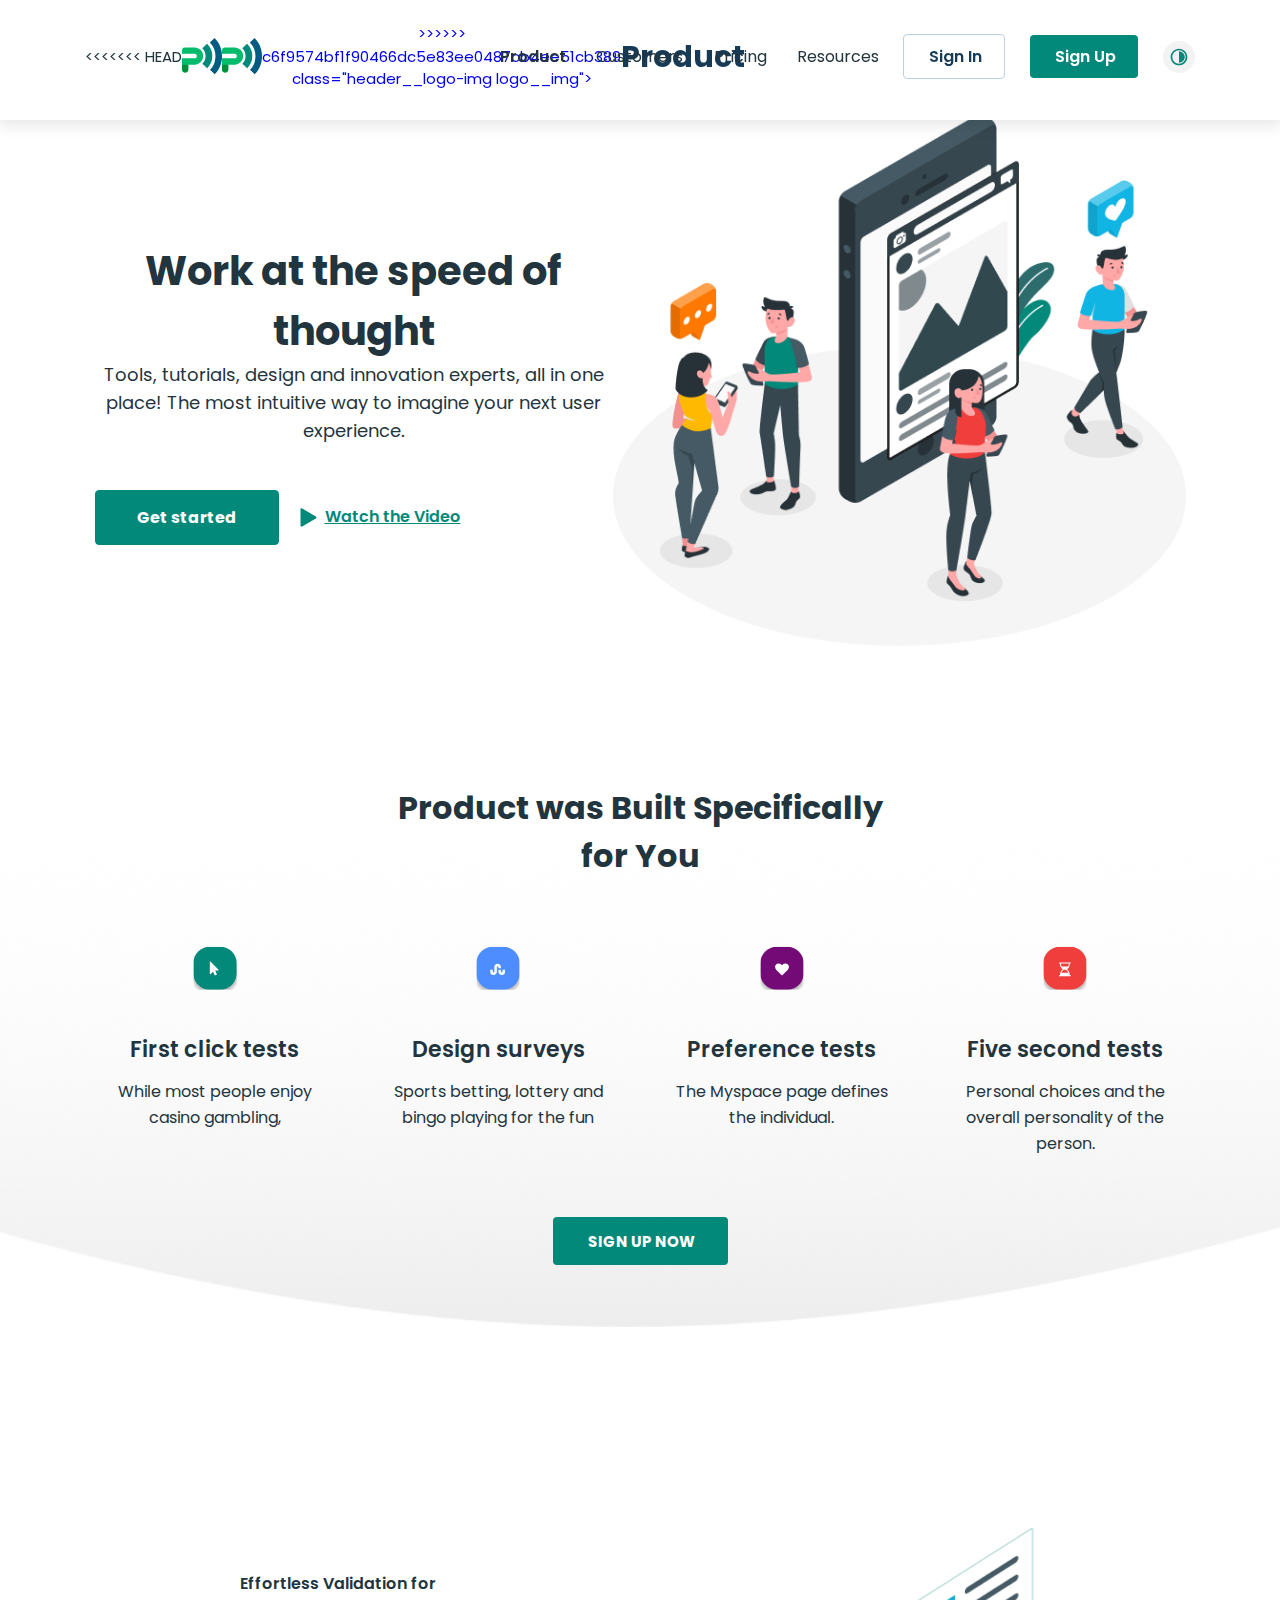
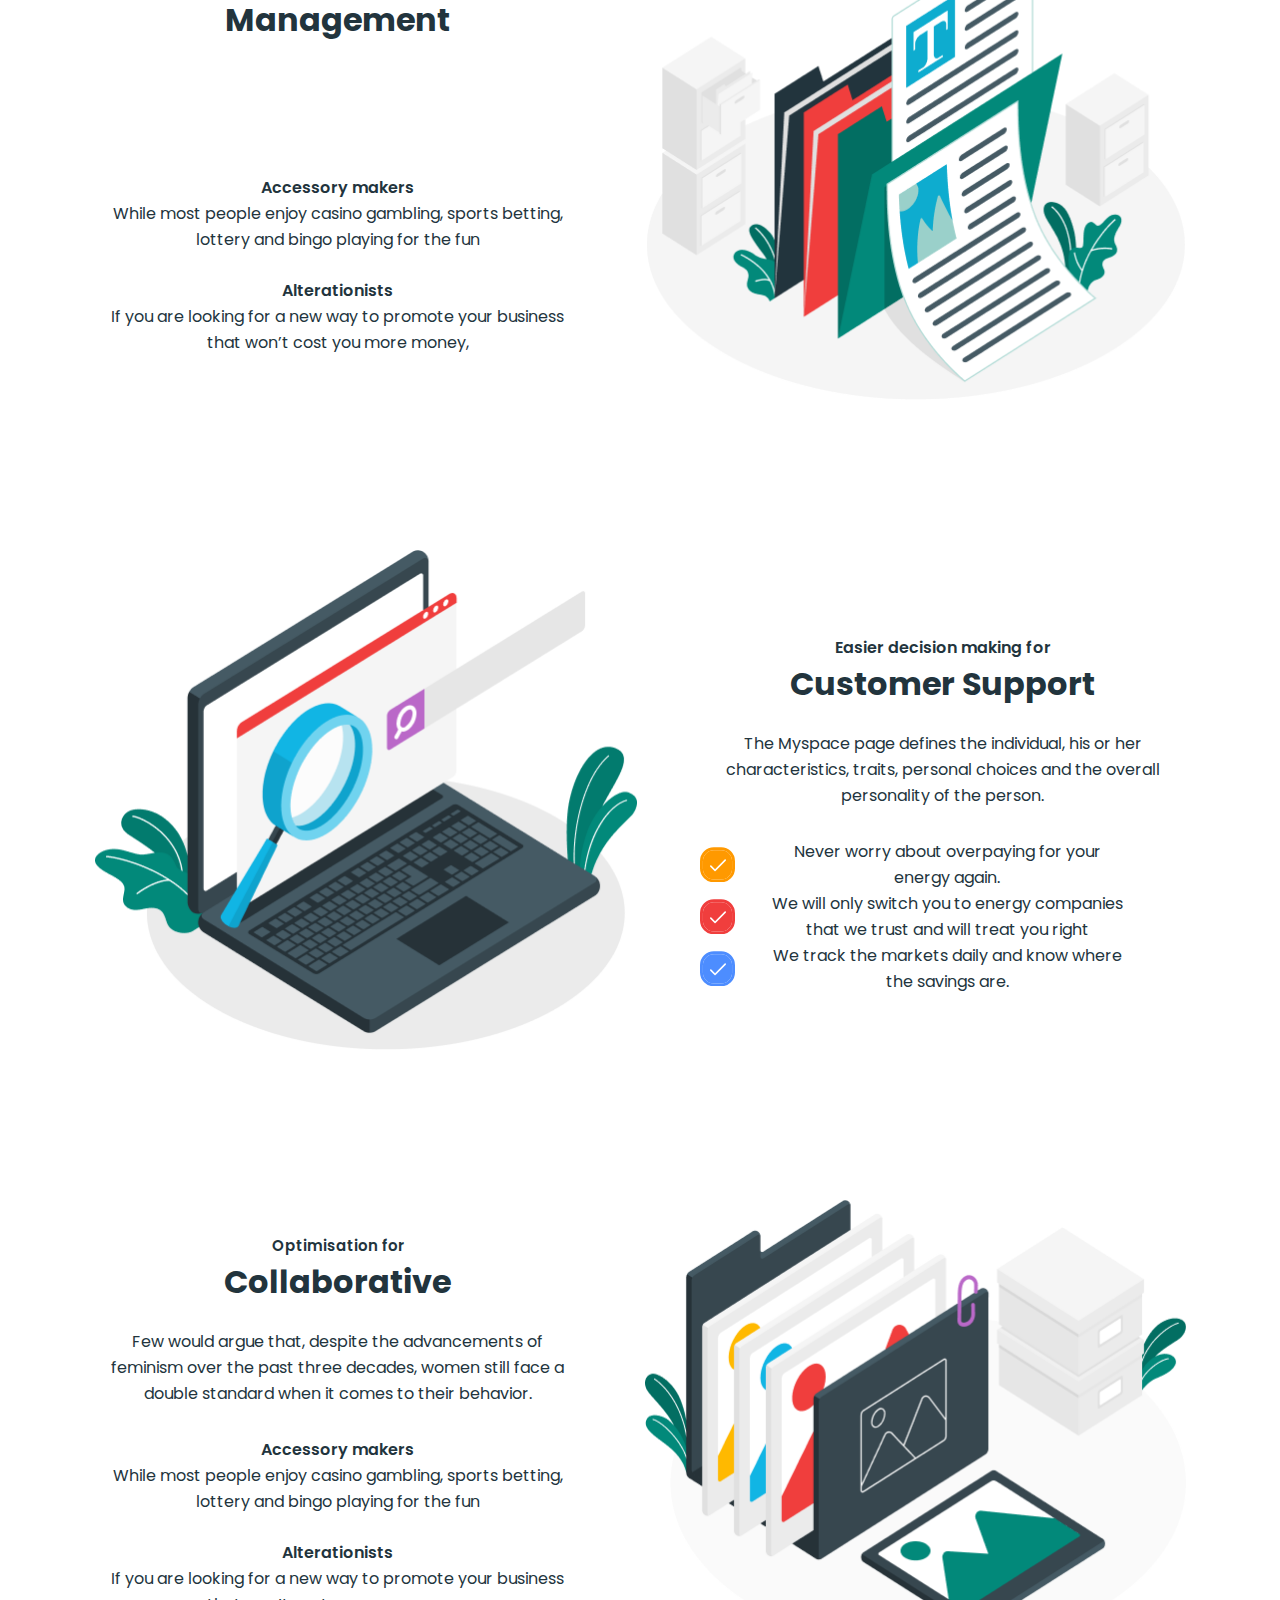
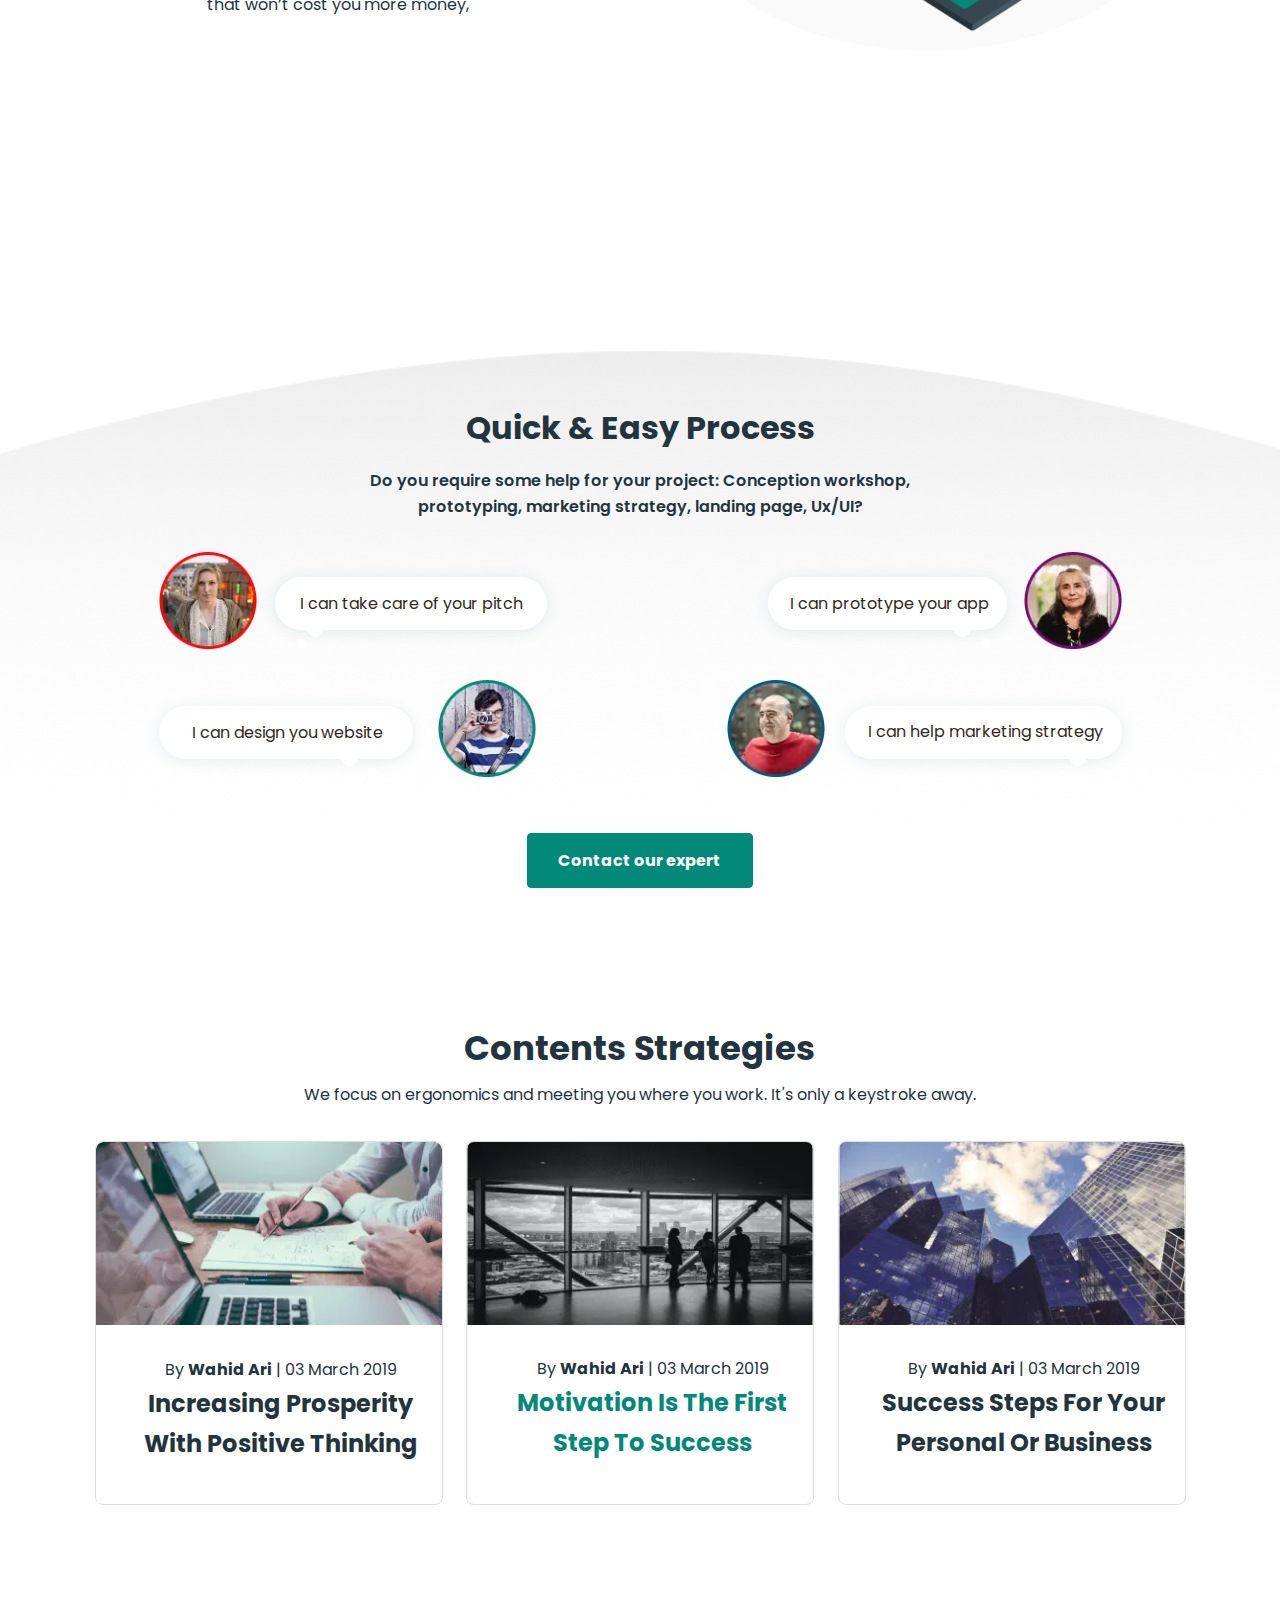
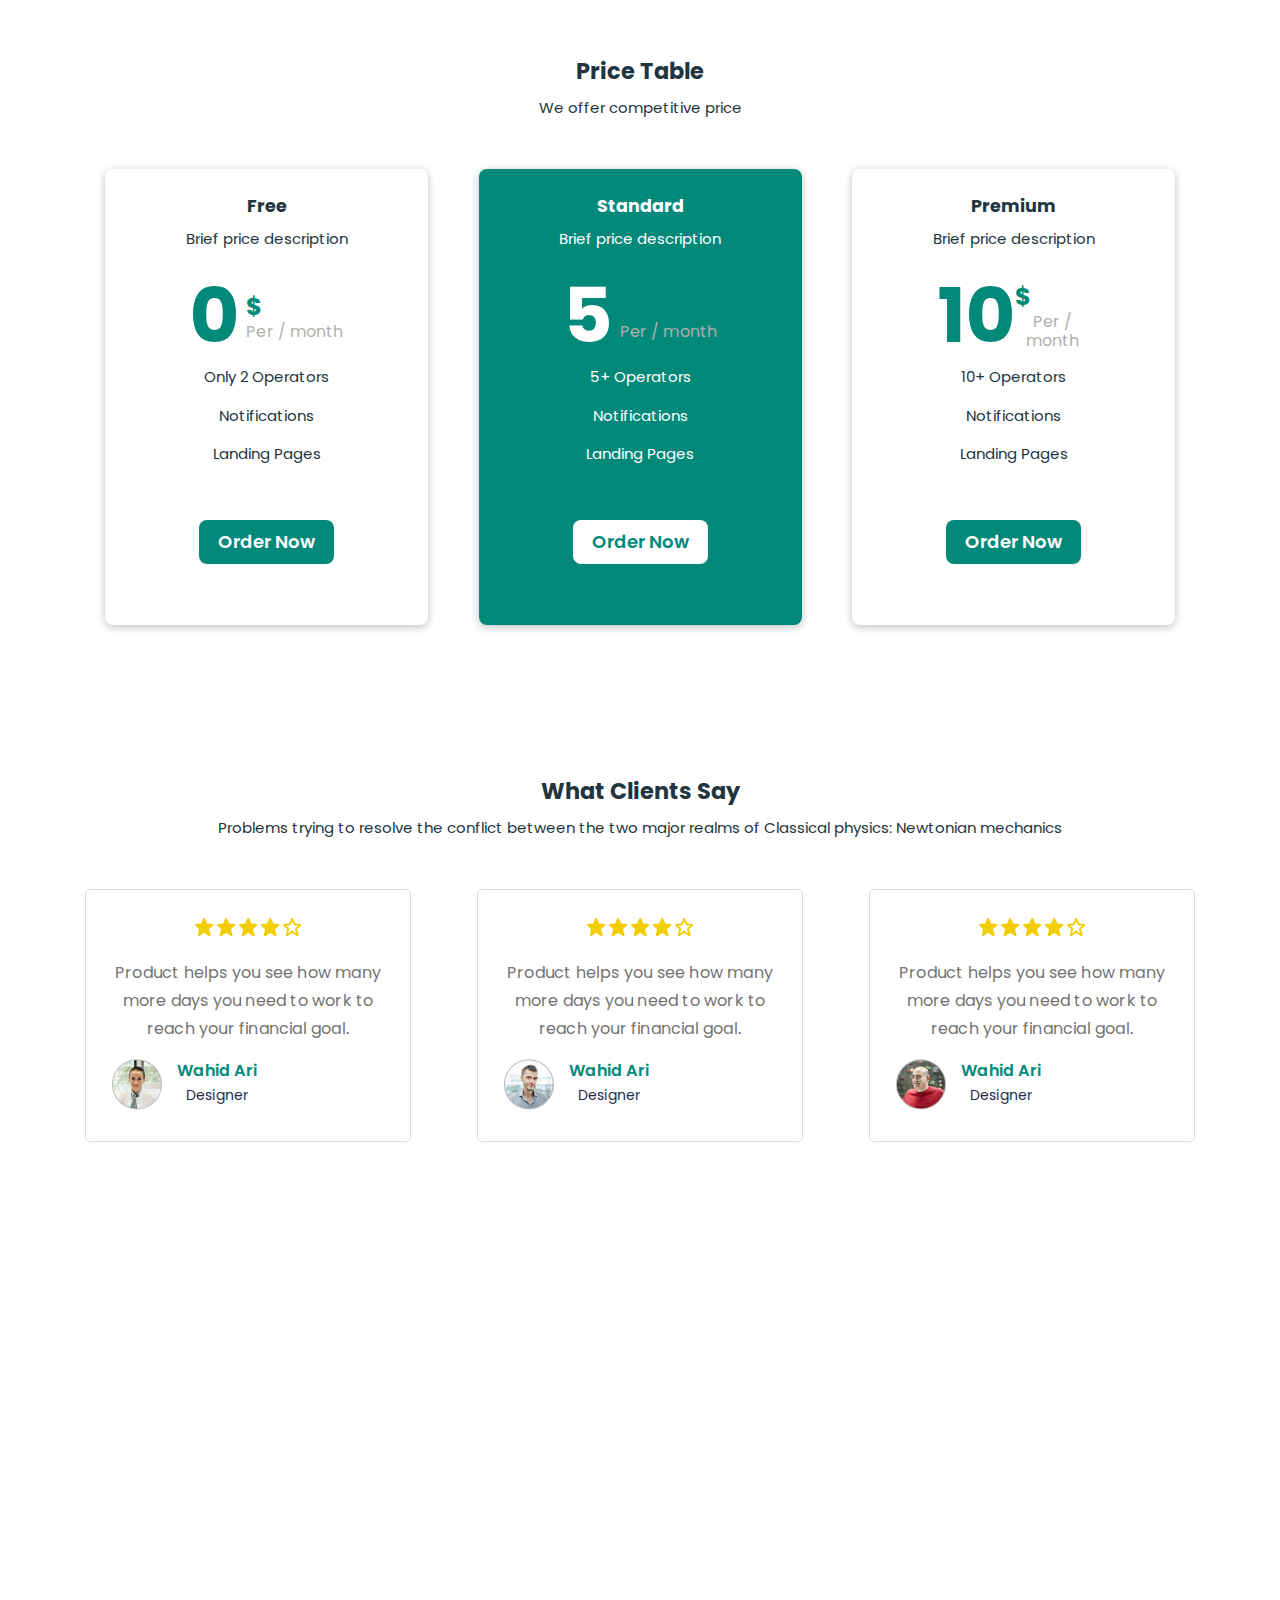
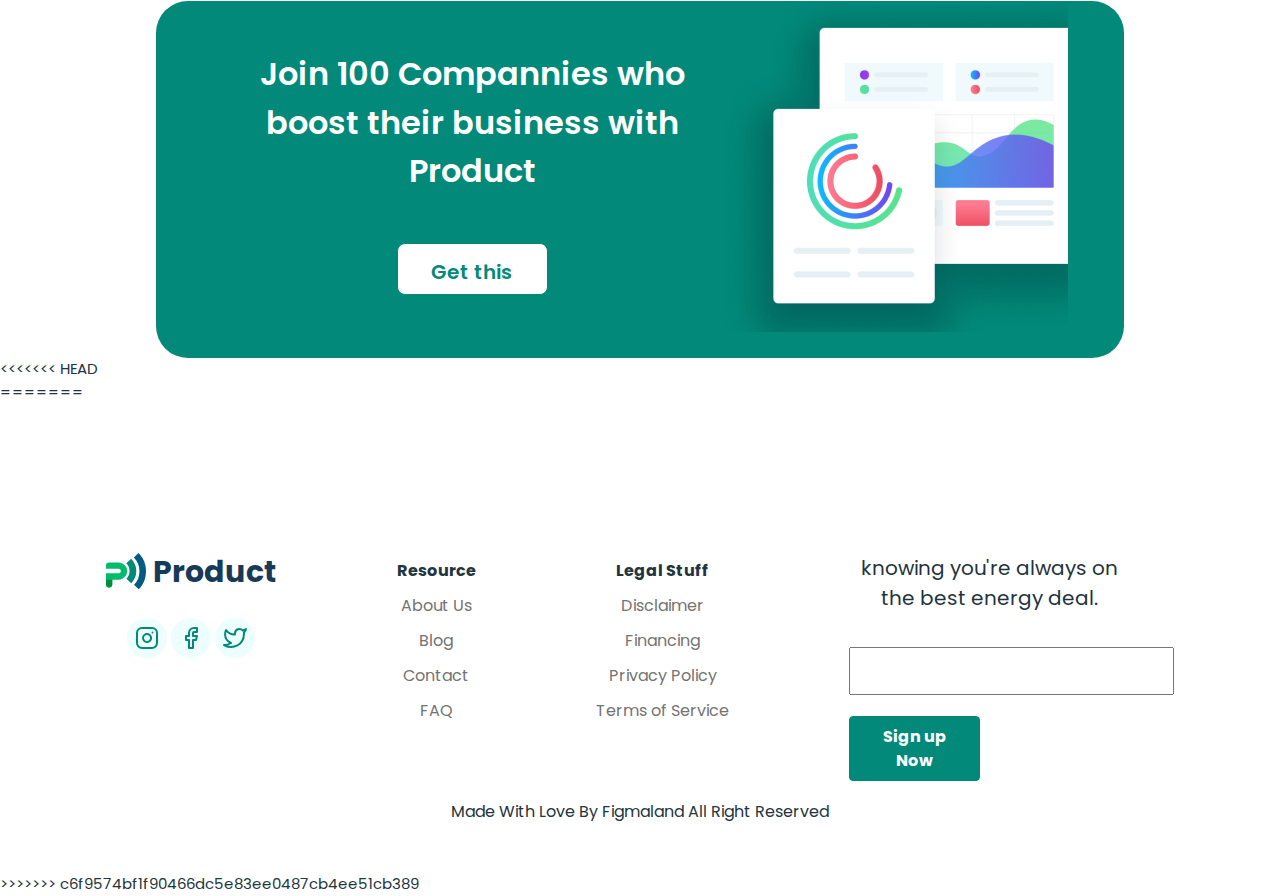
==== commit c3c453bf: "finally finished" ====
--- a/index.html
+++ b/index.html
@@ -18,7 +18,11 @@
 
         <div class="header__container container">
 
+<<<<<<< HEAD
+            <a href="/" class="header__logo logo white-color"><img src="img/logo.svg" alt=""
+=======
             <a href="/" class="header__logo logo white-color"><img src="img/logo.svg" alt="header logo"
+>>>>>>> c6f9574bf1f90466dc5e83ee0487cb4ee51cb389
                     class="header__logo-img logo__img"> <strong class="logo__text">Product</strong></a>
 
             <div class="header__box">
@@ -504,6 +508,10 @@
 
     </main>
 
+<<<<<<< HEAD
+    <footer>
+
+=======
     <footer class="footer">
         <div class="footer__container container">
             <ul class="footer__list">
@@ -563,6 +571,7 @@
             </ul>
             <p class="footer__end">Made With Love By Figmaland All Right Reserved</p>
         </div>
+>>>>>>> c6f9574bf1f90466dc5e83ee0487cb4ee51cb389
     </footer>
 
     <script src="js/main.js"></script>
--- a/css/main.css
+++ b/css/main.css
@@ -854,6 +854,7 @@
     -webkit-box-pack: unset;
         -ms-flex-pack: unset;
             justify-content: unset;
+    text-align: left;
     -webkit-box-align: unset;
         -ms-flex-align: unset;
             align-items: unset;
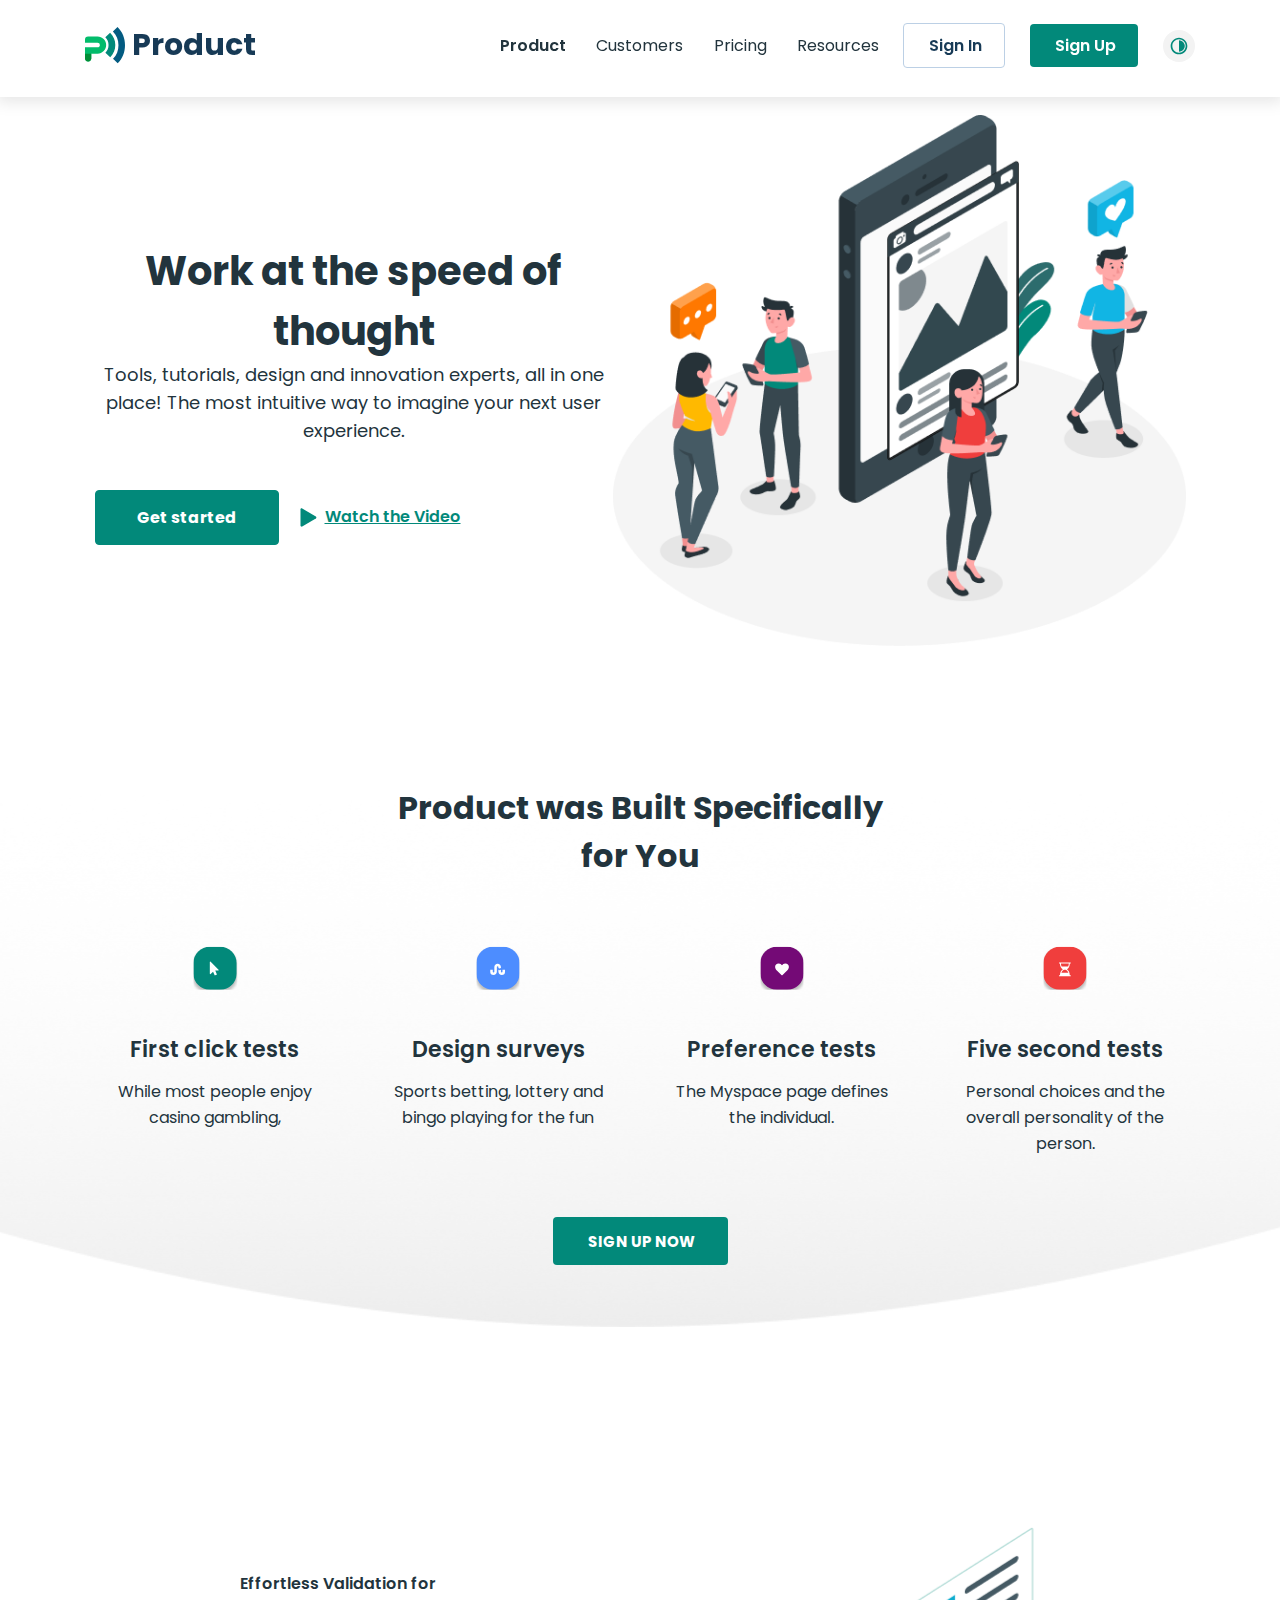
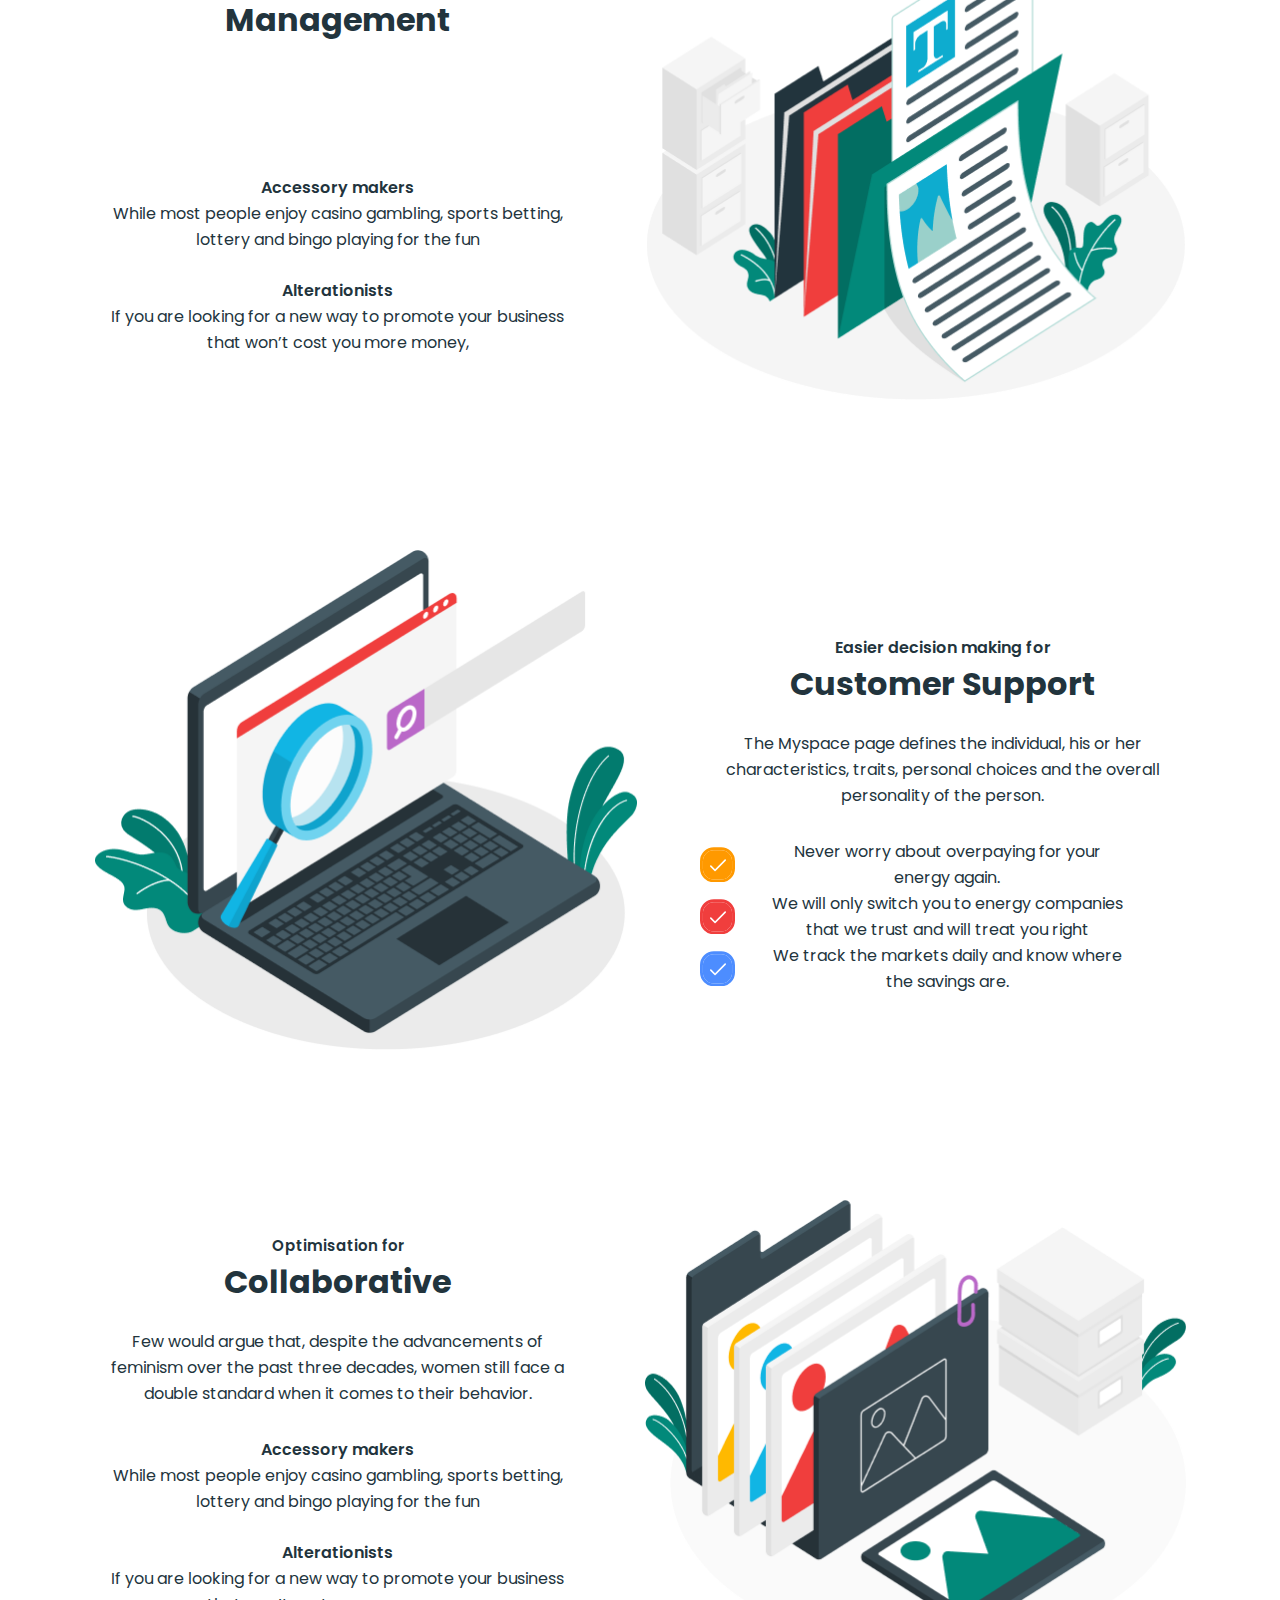
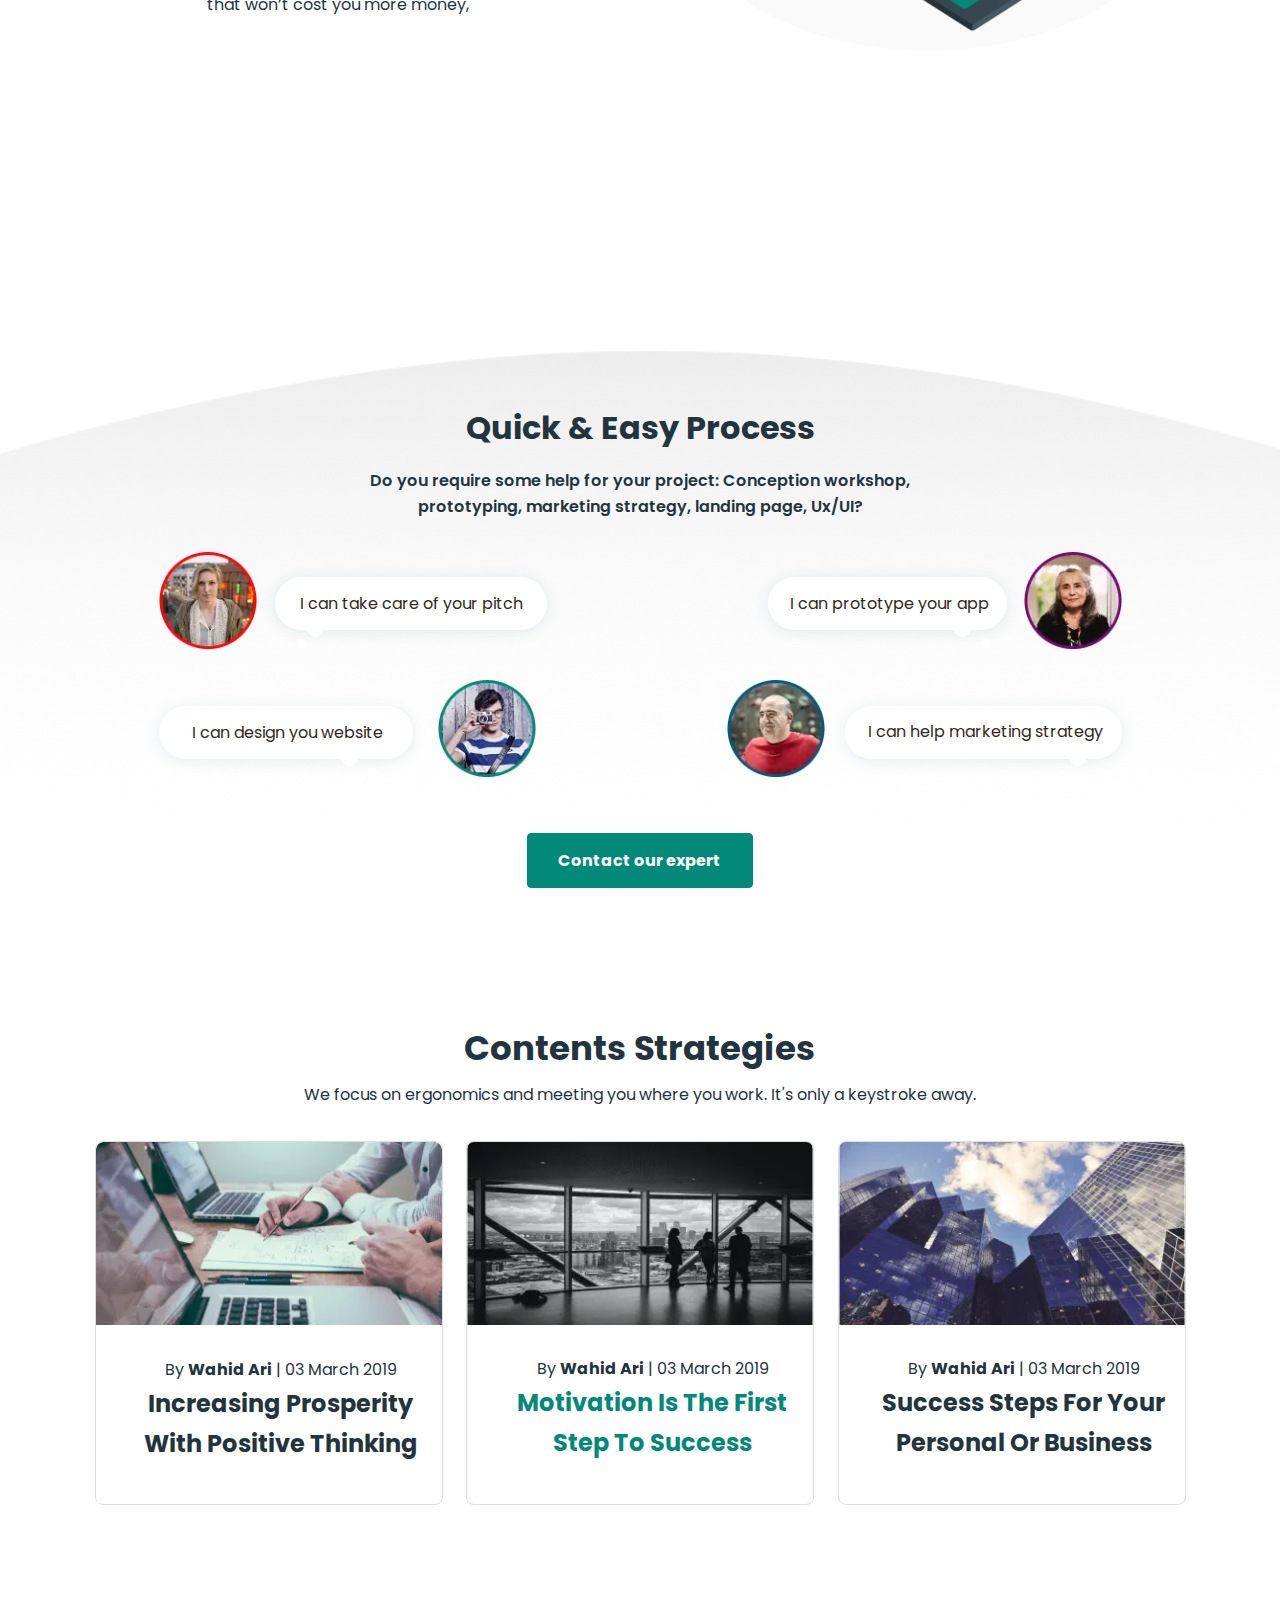
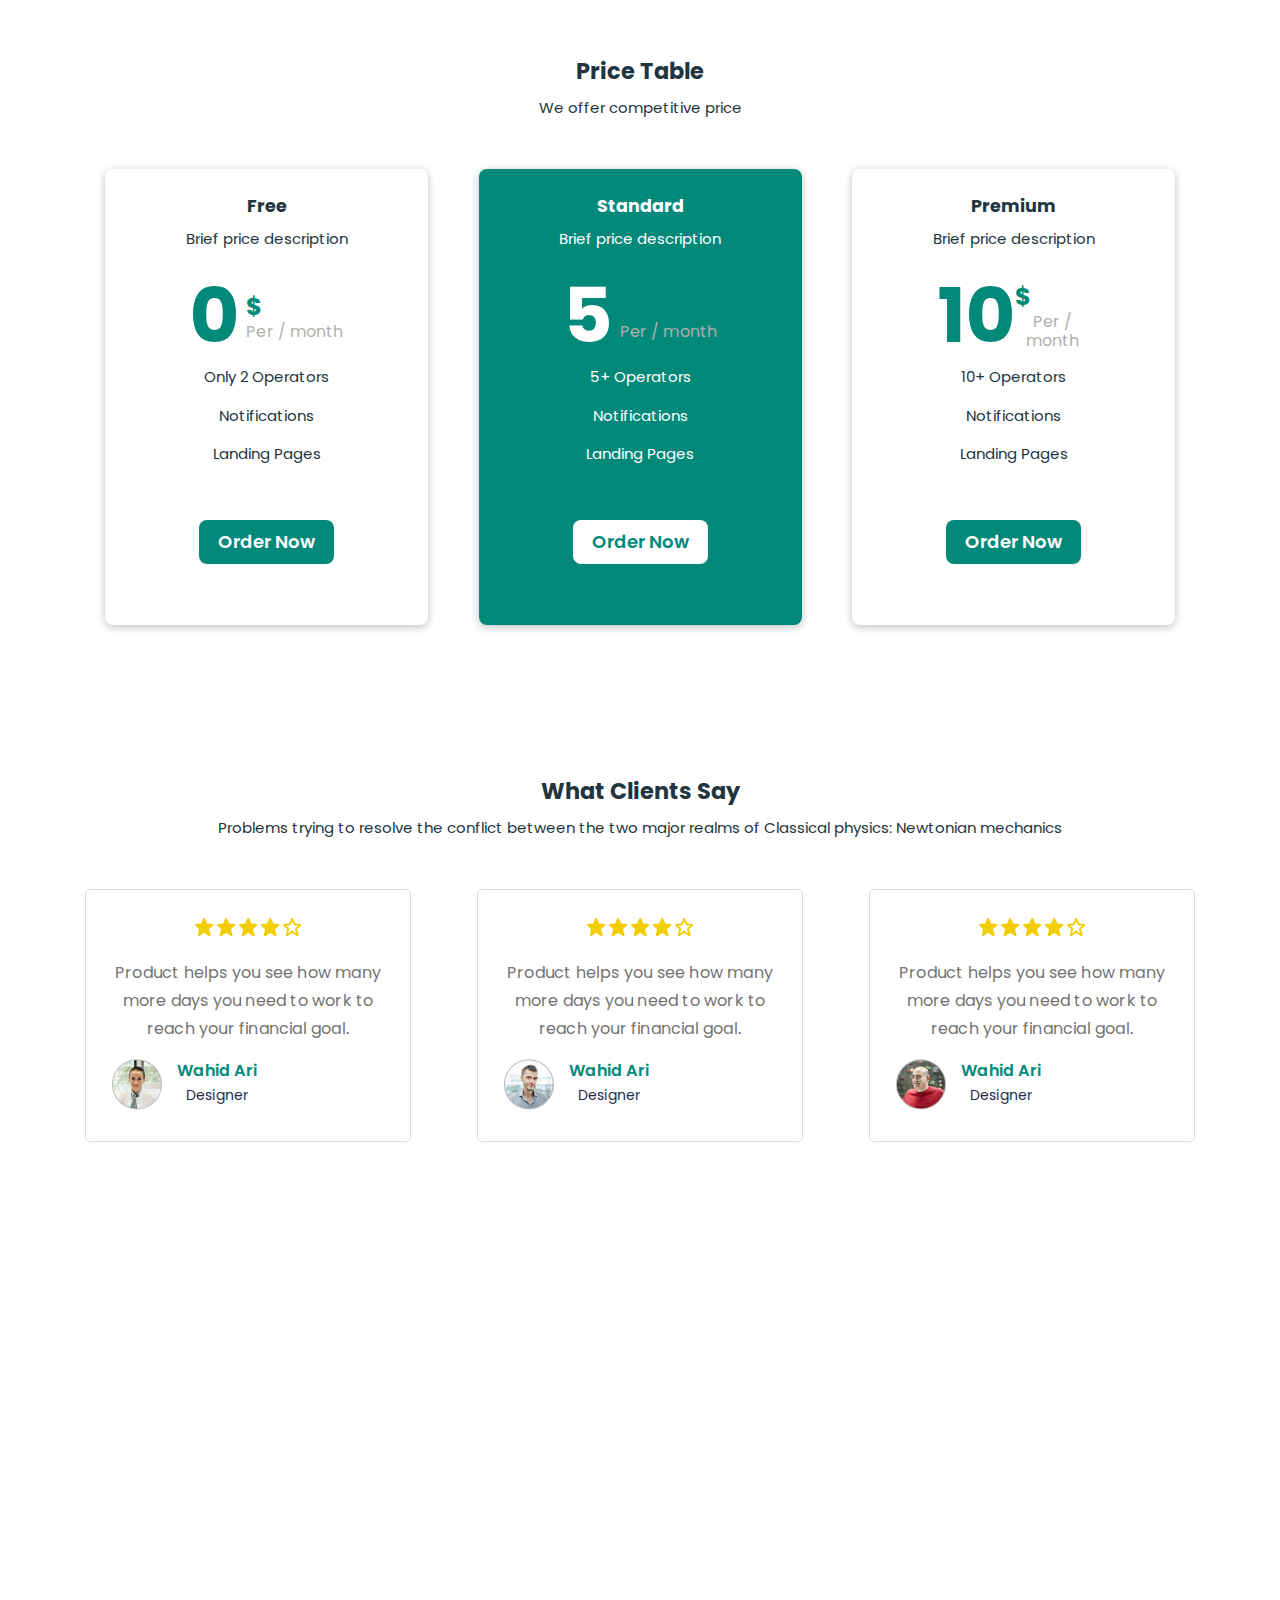
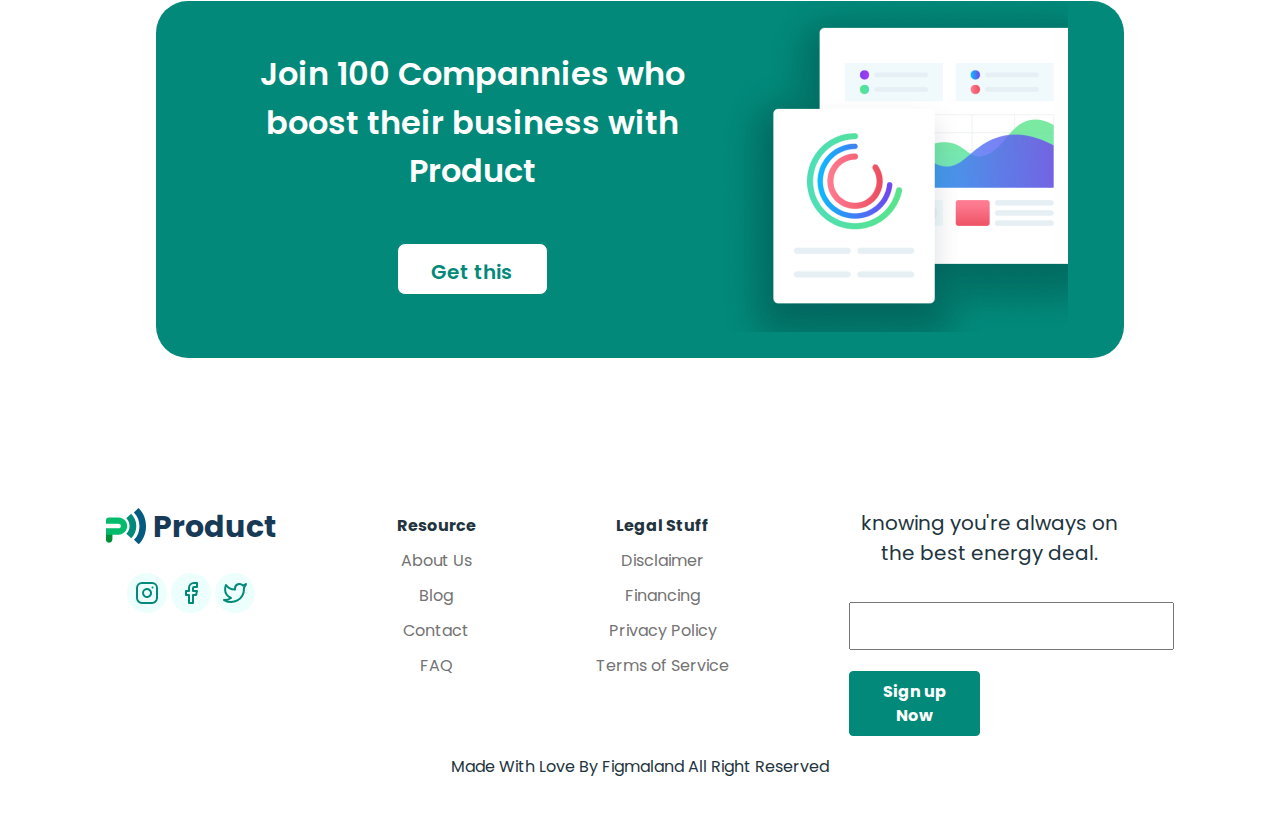
==== commit b66b289a: "Added jivo" ====
--- a/index.html
+++ b/index.html
@@ -6,8 +6,8 @@
     <meta http-equiv="X-UA-Compatible" content="IE=edge">
     <meta name="viewport" content="width=device-width, initial-scale=1.0">
     <title>MyProduct</title>
-    <!-- <link rel="stylesheet" href="css/main.css"> -->
-    <link rel="stylesheet" href="css/main.min.css">
+    <link rel="stylesheet" href="css/main.css">
+    <script src="//code.jivosite.com/widget/cIwimCTokY" async></script>
 </head>
 
 <body class="night-theme" id="night">
@@ -18,11 +18,7 @@
 
         <div class="header__container container">
 
-<<<<<<< HEAD
-            <a href="/" class="header__logo logo white-color"><img src="img/logo.svg" alt=""
-=======
             <a href="/" class="header__logo logo white-color"><img src="img/logo.svg" alt="header logo"
->>>>>>> c6f9574bf1f90466dc5e83ee0487cb4ee51cb389
                     class="header__logo-img logo__img"> <strong class="logo__text">Product</strong></a>
 
             <div class="header__box">
@@ -508,10 +504,6 @@
 
     </main>
 
-<<<<<<< HEAD
-    <footer>
-
-=======
     <footer class="footer">
         <div class="footer__container container">
             <ul class="footer__list">
@@ -571,11 +563,10 @@
             </ul>
             <p class="footer__end">Made With Love By Figmaland All Right Reserved</p>
         </div>
->>>>>>> c6f9574bf1f90466dc5e83ee0487cb4ee51cb389
     </footer>
 
     <script src="js/main.js"></script>
 
 </body>
 
-</html>+</html>
